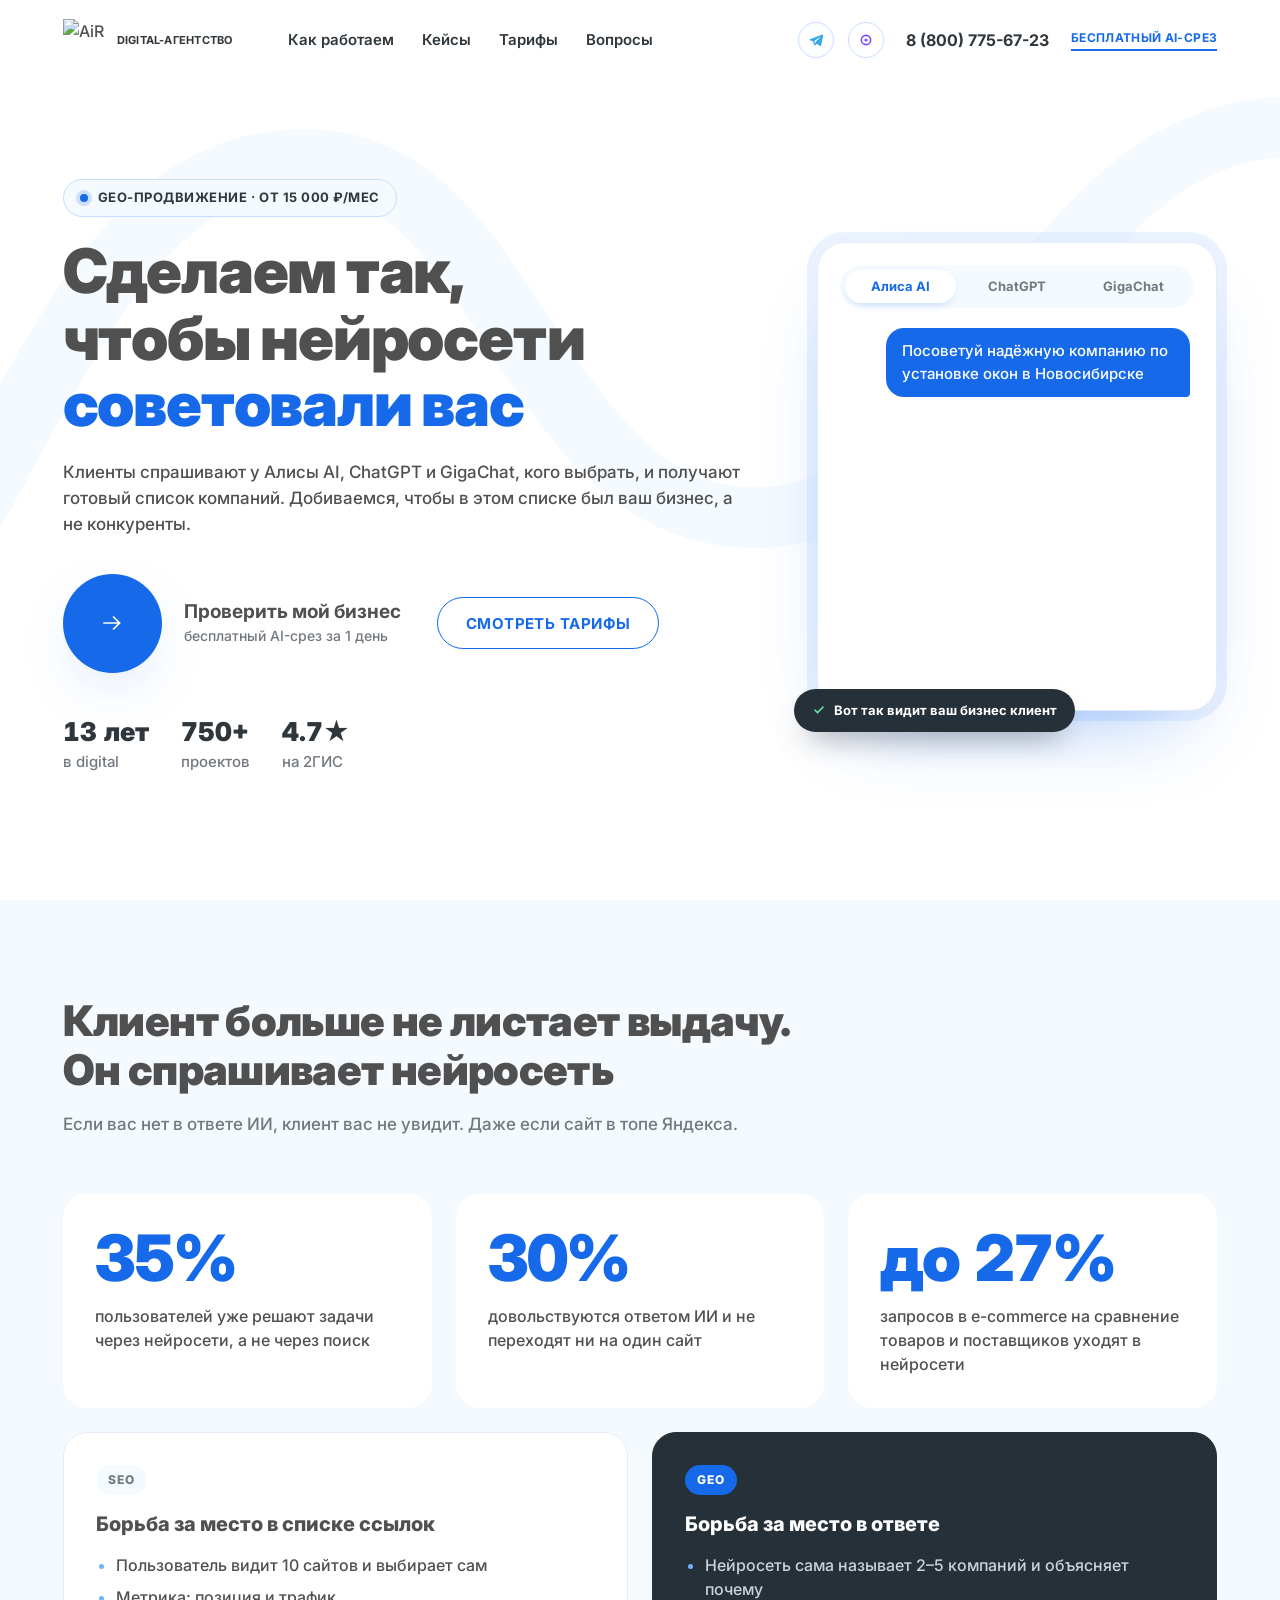
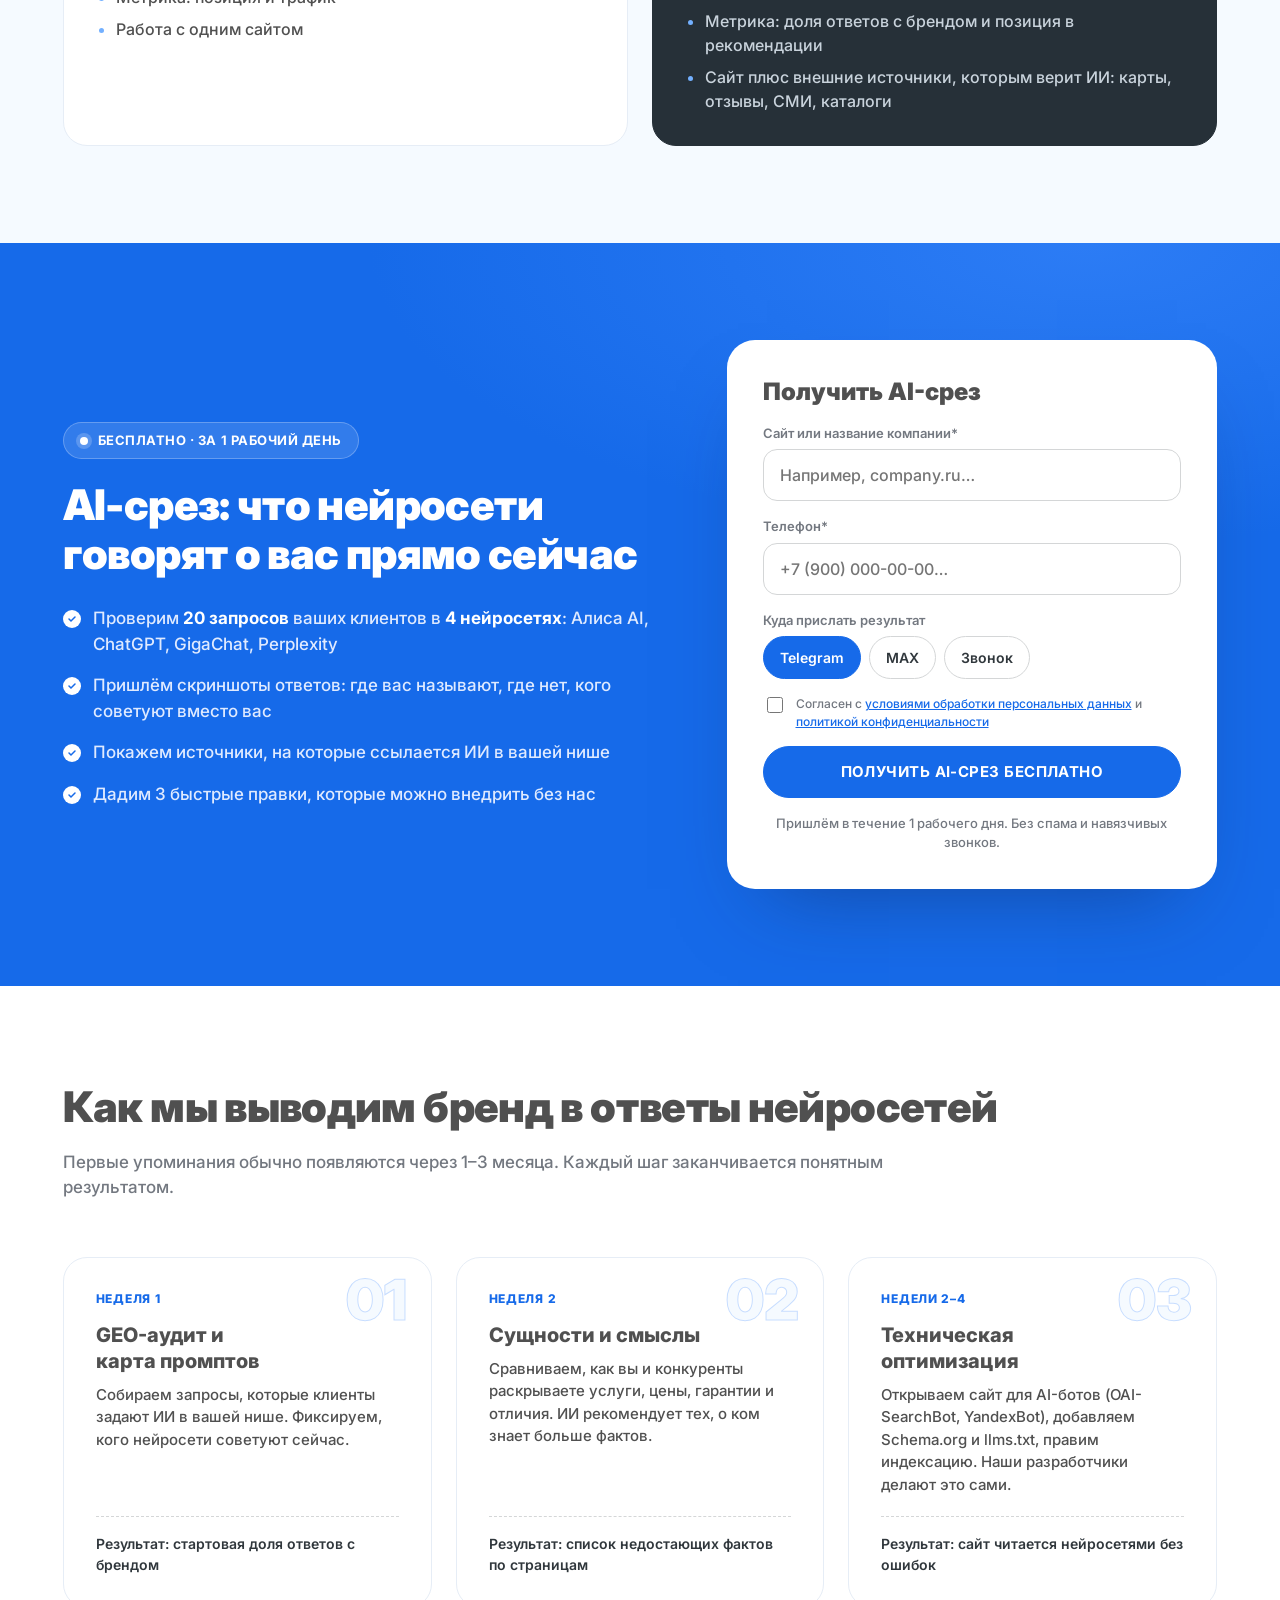
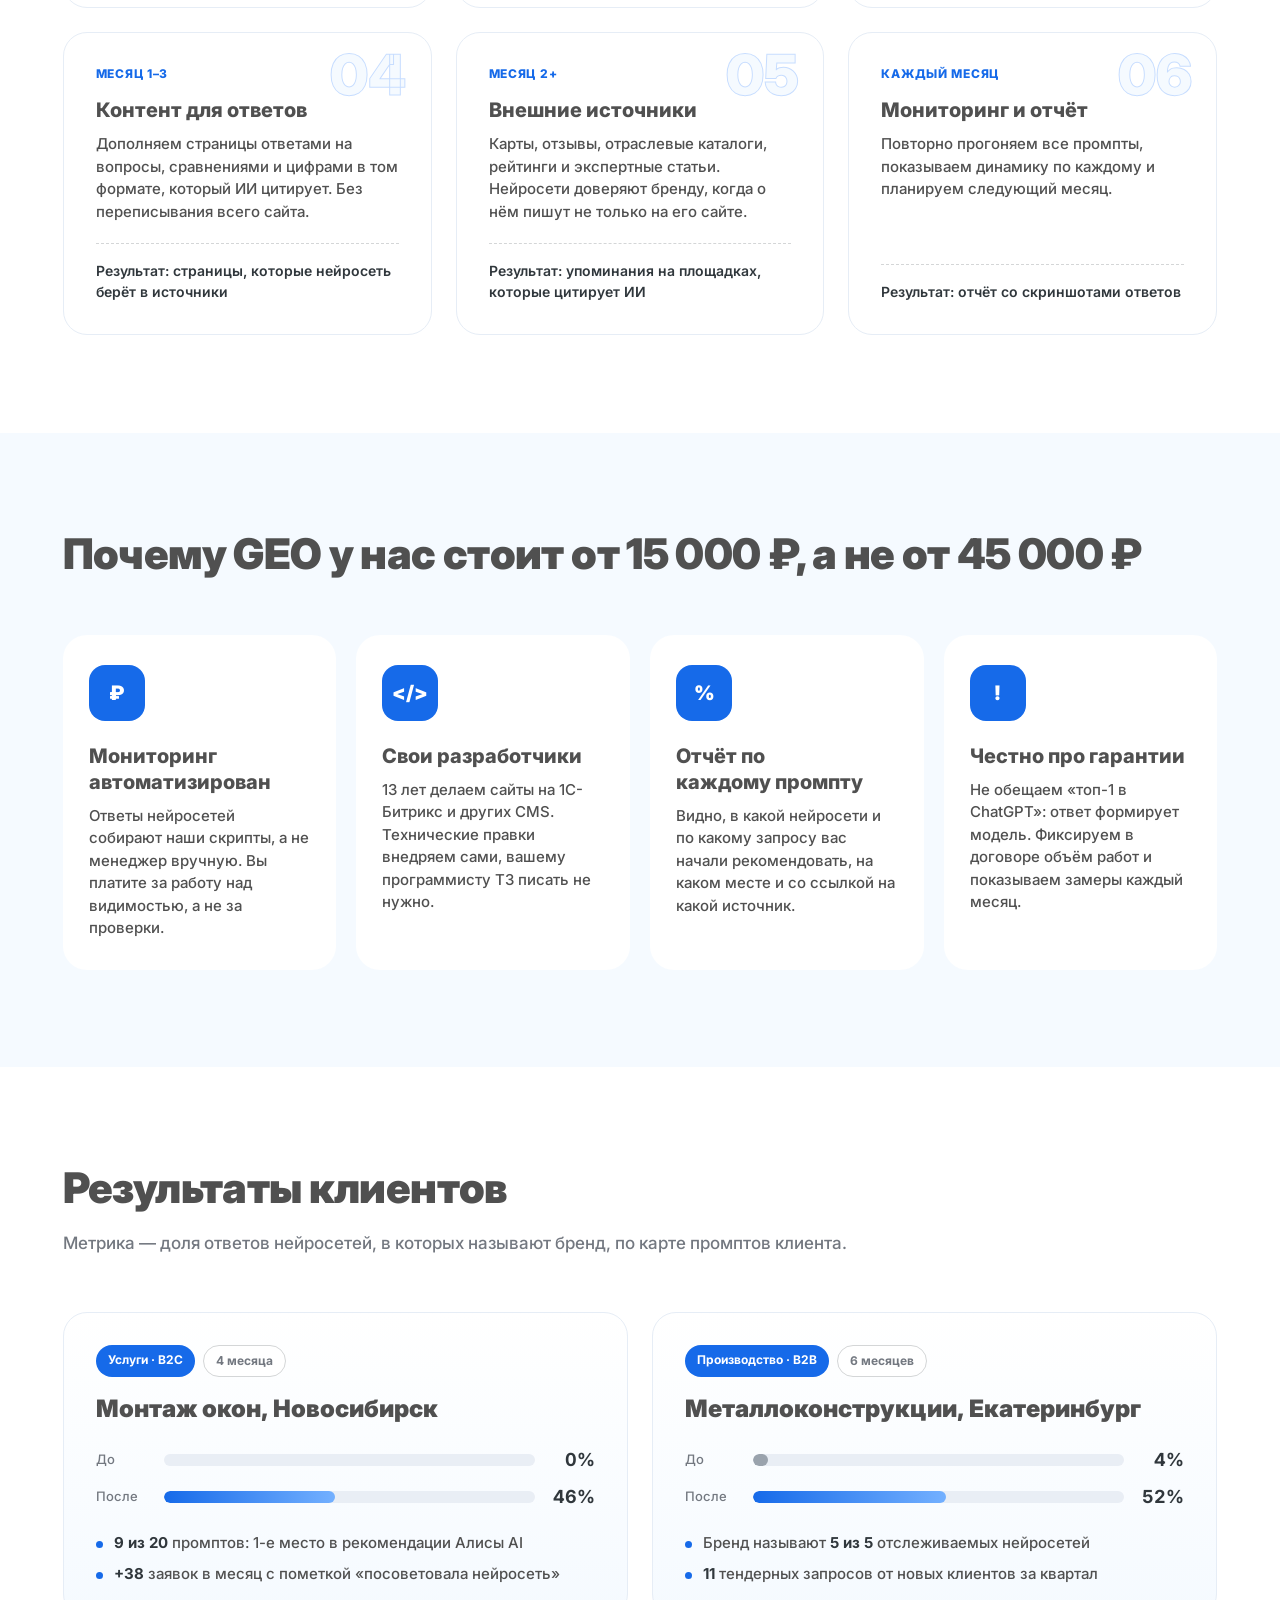
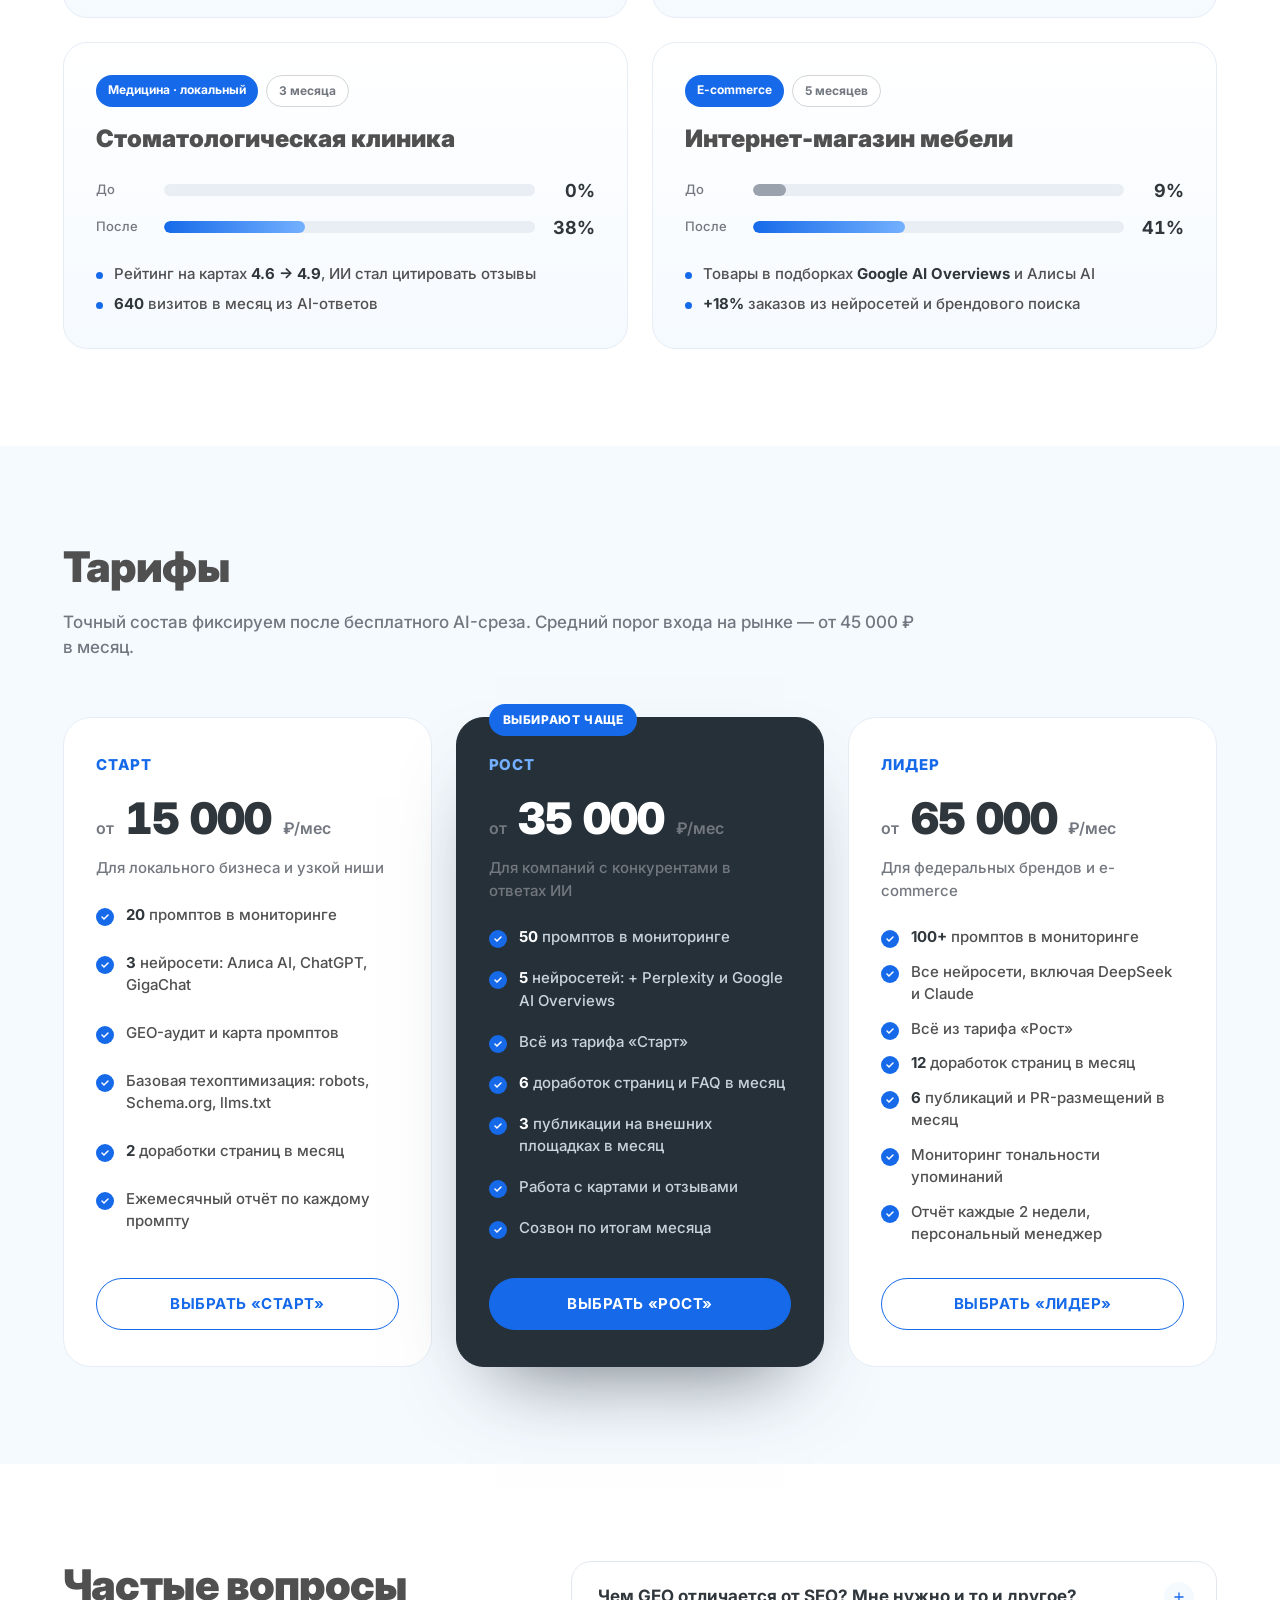
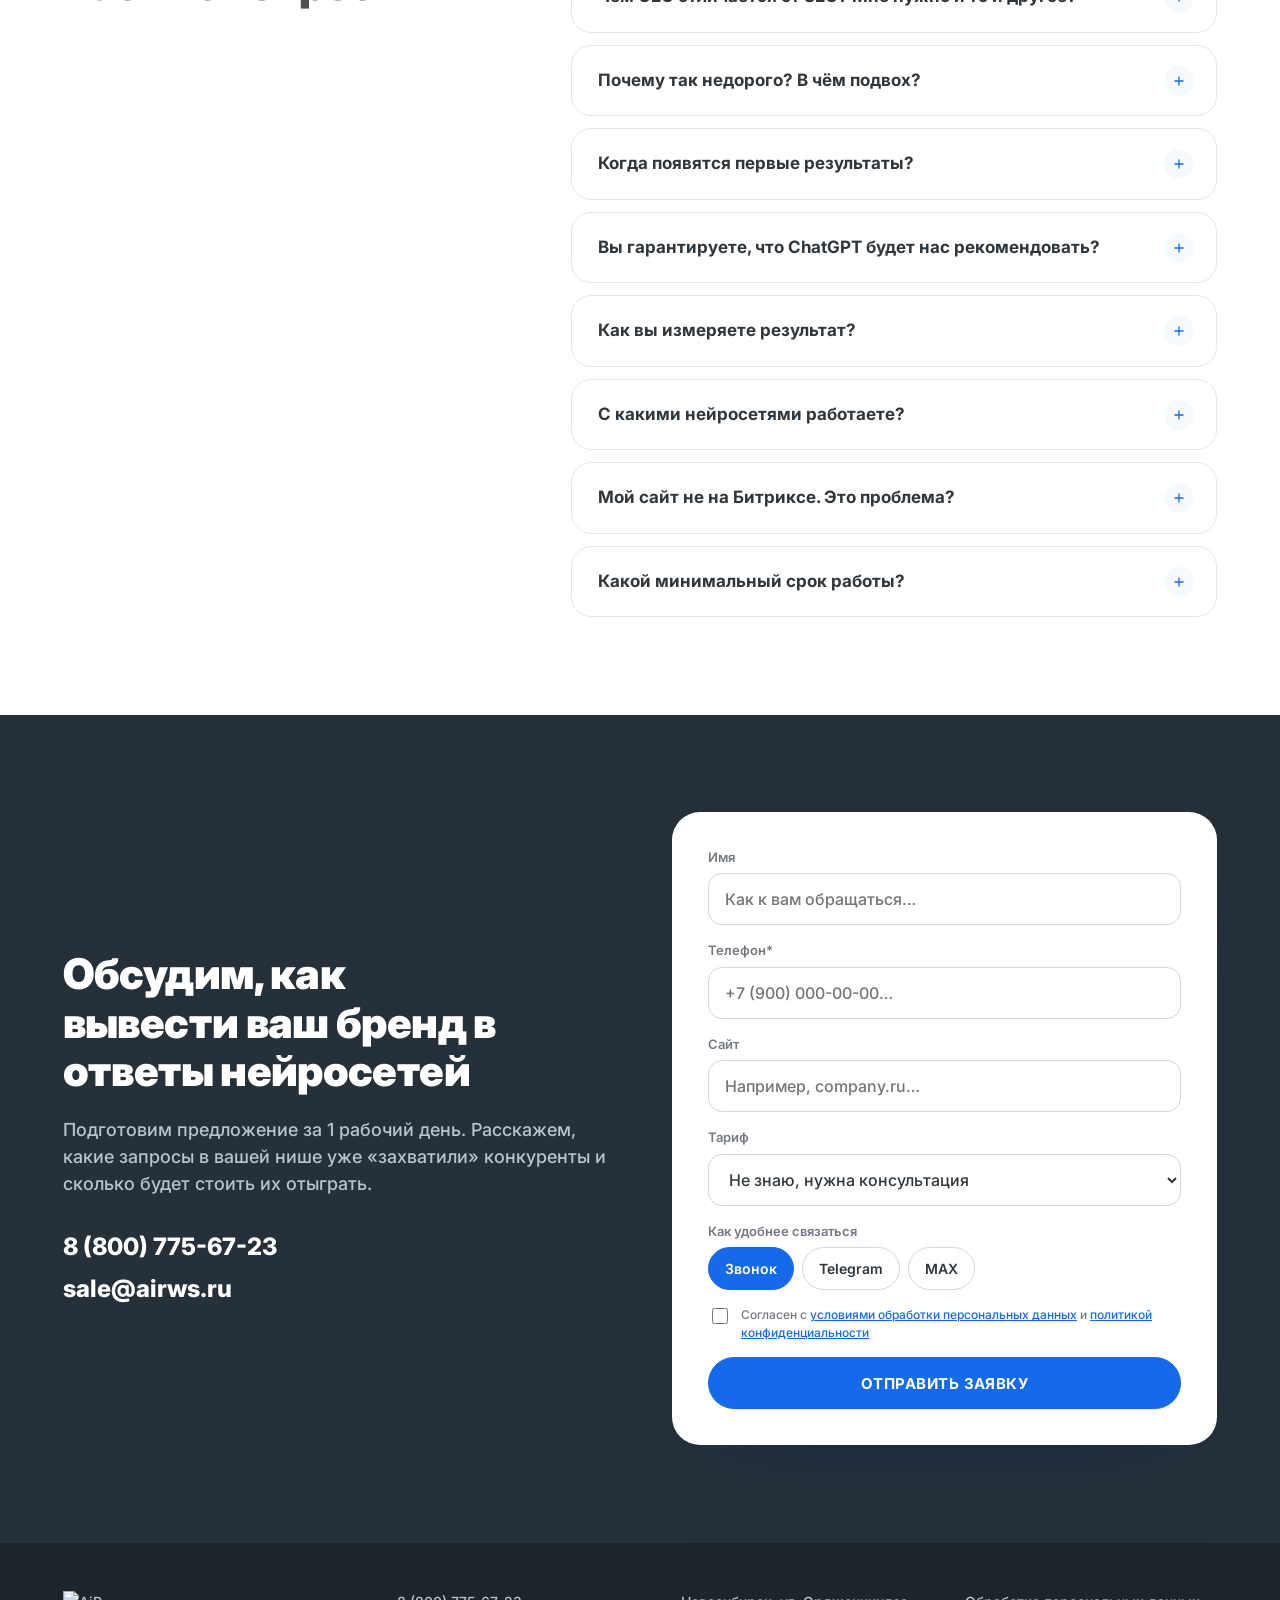
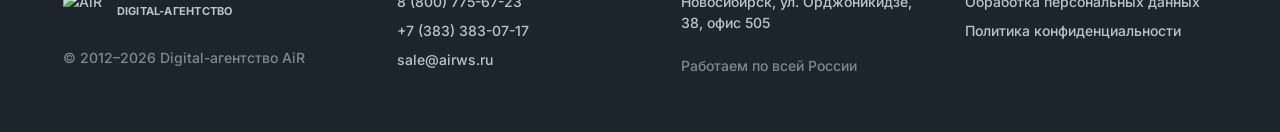
==== index.html @ 0ccbd3dd "GEO вариант B для A/B-теста (/geo-b/): своя палитра и структура, форма на первом экране, квиз, приме" ====
<!doctype html>
<html lang="ru">
<head>
  <meta charset="utf-8">
  <meta name="viewport" content="width=device-width, initial-scale=1">
  <title>GEO-продвижение в нейросетях от 15 000 ₽ — AiR</title>
  <meta name="description" content="Добиваемся, чтобы Алиса AI, ChatGPT, GigaChat и Perplexity рекомендовали ваш бизнес. Бесплатный AI-срез за 1 день. Тарифы от 15 000 ₽ в месяц.">
  <meta property="og:title" content="GEO-продвижение: нейросети рекомендуют ваш бизнес — AiR">
  <meta property="og:description" content="Бесплатный AI-срез за 1 день. Тарифы от 15 000 ₽/мес. Свои разработчики, отчёт по каждому промпту.">
  <meta property="og:type" content="website">
  <meta name="theme-color" content="#ffffff">
  <link rel="icon" href="https://www.airws.ru/favicon.ico">
  <link rel="preconnect" href="https://fonts.googleapis.com">
  <link rel="preconnect" href="https://fonts.gstatic.com" crossorigin>
  <link href="https://fonts.googleapis.com/css2?family=Inter:wght@400;500;600;700;800;900&display=swap" rel="stylesheet">
  <link rel="stylesheet" href="assets/css/style.css?v=6">

  <!-- Яндекс.Метрика. ID счётчика задаётся в assets/js/main.js (YM_ID) — здесь он же. -->
  <script>
    // На GitHub Pages и локально счётчик не подключаем, чтобы демо-визиты и тестовые заявки не попадали в статистику
    if (!/(\.github\.io|^localhost|^127\.0\.0\.1)$/.test(location.hostname))
    (function(m,e,t,r,i,k,a){m[i]=m[i]||function(){(m[i].a=m[i].a||[]).push(arguments)};
    m[i].l=1*new Date();for(var j=0;j<document.scripts.length;j++){if(document.scripts[j].src===r){return;}}
    k=e.createElement(t),a=e.getElementsByTagName(t)[0],k.async=1,k.src=r,a.parentNode.insertBefore(k,a)})
    (window,document,"script","https://mc.yandex.ru/metrika/tag.js","ym");
    if (window.ym) ym(16999798, "init", {clickmap:true, trackLinks:true, accurateTrackBounce:true, webvisor:true});
  </script>
  <noscript><div><img src="https://mc.yandex.ru/watch/16999798" style="position:absolute;left:-9999px" alt=""></div></noscript>
</head>
<body data-landing="geo">
<a class="skip-link" href="#main">Перейти к содержанию</a>

<!-- ============ HEADER ============ -->
<header class="header" id="top">
  <div class="container header__inner">
    <a href="https://www.airws.ru/" class="logo" target="_blank" rel="noopener" data-goal="logo_click">
      <img src="https://www.airws.ru/local/templates/main/assets/img/logo.svg" alt="AiR" width="42" height="42">
      <span>Digital-агентство</span>
    </a>
    <nav class="nav" aria-label="Разделы">
      <a href="#how">Как работаем</a>
      <a href="#cases">Кейсы</a>
      <a href="#prices">Тарифы</a>
      <a href="#faq">Вопросы</a>
    </nav>
    <div class="header__contacts">
      <a class="icon-btn icon-btn--tg" href="https://t.me/+79134871183" target="_blank" rel="noopener" aria-label="Telegram" data-goal="tg_click">
        <svg viewBox="0 0 24 24" width="16" height="16" aria-hidden="true"><path fill="currentColor" d="M21.4 3.6 2.9 10.7c-1.3.5-1.2 1.2-.2 1.5l4.7 1.5 1.8 5.6c.2.6.4.8.9.8.4 0 .6-.2.9-.4l2.3-2.2 4.7 3.5c.9.5 1.5.2 1.7-.8l3.1-14.5c.3-1.3-.5-1.9-1.4-1.6ZM9.3 13.4l8.6-5.4c.4-.3.8-.1.5.2l-7.1 6.4-.3 3.3-1.7-4.5Z"/></svg>
      </a>
      <a class="icon-btn icon-btn--max" href="https://max.ru/u/f9LHodD0cOIbLS2_rYuhL_glTIJHxKYmk4w_7sYM2gFNZMmuQTEC73dOmls" target="_blank" rel="noopener" aria-label="MAX" data-goal="max_click">
        <svg viewBox="0 0 24 24" width="16" height="16" aria-hidden="true"><circle cx="12" cy="12" r="7" fill="none" stroke="currentColor" stroke-width="2.4"/><circle cx="12" cy="12" r="2.4" fill="currentColor"/></svg>
      </a>
      <a class="phone" href="tel:88007756723" data-goal="phone_click">8 (800) 775-67-23</a>
      <a class="link-cta" href="#audit" data-goal="cta_header">Бесплатный AI-срез</a>
    </div>
  </div>
</header>

<main id="main">

<!-- ============ HERO ============ -->
<section class="hero">
  <svg class="hero__wave" viewBox="0 0 1200 700" aria-hidden="true" preserveAspectRatio="none"><path d="M-40 640C120 420 160 120 330 110s180 330 360 330 220-360 420-360 160 200 160 200" fill="none" stroke="currentColor" stroke-width="56" stroke-linecap="round"/></svg>
  <div class="container hero__grid">
    <div class="hero__text">
      <div class="eyebrow"><span class="dot"></span>GEO-продвижение · от 15 000 ₽/мес</div>
      <h1>Сделаем так, чтобы нейросети <span class="hl">советовали&nbsp;вас</span></h1>
      <p class="hero__lead">Клиенты спрашивают у Алисы AI, ChatGPT и GigaChat, кого выбрать, и получают готовый список компаний. Добиваемся, чтобы в этом списке был ваш бизнес, а не конкуренты.</p>
      <div class="hero__actions">
        <a href="#audit" class="round-cta" data-goal="cta_hero">
          <span class="round-cta__circle"><svg viewBox="0 0 24 24" width="26" height="26" aria-hidden="true"><path d="M4 12h15m-6-6 6 6-6 6" fill="none" stroke="currentColor" stroke-width="1.6"/></svg></span>
          <span class="round-cta__label">Проверить мой бизнес<br><small>бесплатный AI-срез за 1 день</small></span>
        </a>
        <a href="#prices" class="btn btn--outline" data-goal="cta_hero_prices">Смотреть тарифы</a>
      </div>
      <ul class="hero__trust">
        <li><b>13 лет</b> в digital</li>
        <li><b>750+</b> проектов</li>
        <li><b>4.7★</b> на 2ГИС</li>
      </ul>
    </div>

    <!-- Демо ответа нейросети -->
    <div class="ai-demo" aria-label="Пример ответа нейросети">
      <div class="ai-demo__tabs" role="group" aria-label="Выбор нейросети">
        <button type="button" class="is-active" aria-pressed="true" data-ai="alice">Алиса AI</button>
        <button type="button" aria-pressed="false" data-ai="gpt">ChatGPT</button>
        <button type="button" aria-pressed="false" data-ai="giga">GigaChat</button>
      </div>
      <div class="ai-demo__body" aria-live="polite">
        <div class="ai-msg ai-msg--user"><span class="ai-prompt"></span><span class="caret"></span></div>
        <div class="ai-msg ai-msg--bot" hidden>
          <p class="ai-intro"></p>
          <ol class="ai-list"></ol>
          <div class="ai-sources"></div>
        </div>
      </div>
      <div class="ai-demo__badge"><svg viewBox="0 0 24 24" width="14" height="14" aria-hidden="true"><path d="m5 12 4.5 4.5L19 7" fill="none" stroke="currentColor" stroke-width="2.6" stroke-linecap="round"/></svg>Вот так видит ваш бизнес клиент</div>
    </div>
  </div>
</section>

<!-- ============ PROBLEM ============ -->
<section class="section problem">
  <div class="container">
    <h2 class="reveal">Клиент больше не листает выдачу.<br>Он спрашивает нейросеть</h2>
    <p class="section__sub reveal">Если вас нет в ответе ИИ, клиент вас не увидит. Даже если сайт в топе Яндекса.</p>
    <div class="stats">
      <div class="stat reveal"><div class="stat__num"><span data-count="35">0</span>%</div><p>пользователей уже решают задачи через нейросети, а не через поиск</p></div>
      <div class="stat reveal"><div class="stat__num"><span data-count="30">0</span>%</div><p>довольствуются ответом ИИ и не переходят ни на один сайт</p></div>
      <div class="stat reveal"><div class="stat__num">до <span data-count="27">0</span>%</div><p>запросов в e-commerce на сравнение товаров и поставщиков уходят в нейросети</p></div>
    </div>

    <div class="compare reveal">
      <div class="compare__col">
        <div class="compare__tag">SEO</div>
        <h3>Борьба за место в списке ссылок</h3>
        <ul>
          <li>Пользователь видит 10 сайтов и выбирает сам</li>
          <li>Метрика: позиция и трафик</li>
          <li>Работа с одним сайтом</li>
        </ul>
      </div>
      <div class="compare__col compare__col--geo">
        <div class="compare__tag">GEO</div>
        <h3>Борьба за место в ответе</h3>
        <ul>
          <li>Нейросеть сама называет 2–5 компаний и объясняет почему</li>
          <li>Метрика: доля ответов с брендом и позиция в рекомендации</li>
          <li>Сайт плюс внешние источники, которым верит ИИ: карты, отзывы, СМИ, каталоги</li>
        </ul>
      </div>
    </div>
  </div>
</section>

<!-- ============ LEAD MAGNET ============ -->
<section class="section audit" id="audit">
  <div class="container audit__grid">
    <div class="audit__text reveal">
      <div class="eyebrow eyebrow--light"><span class="dot"></span>Бесплатно · за 1 рабочий день</div>
      <h2>AI-срез: что нейросети говорят о вас прямо сейчас</h2>
      <ul class="checks checks--light">
        <li>Проверим <b>20 запросов</b> ваших клиентов в <b>4 нейросетях</b>: Алиса AI, ChatGPT, GigaChat, Perplexity</li>
        <li>Пришлём скриншоты ответов: где вас называют, где нет, кого советуют вместо вас</li>
        <li>Покажем источники, на которые ссылается ИИ в вашей нише</li>
        <li>Дадим 3 быстрые правки, которые можно внедрить без нас</li>
      </ul>
    </div>
    <form class="form form--card reveal" data-form="audit" novalidate>
      <h3>Получить AI-срез</h3>
      <label class="field"><span>Сайт или название компании*</span><input name="site" type="text" placeholder="Например, company.ru…" required autocomplete="url" inputmode="url" spellcheck="false"><small class="field__error" aria-live="polite"></small></label>
      <label class="field"><span>Телефон*</span><input name="phone" type="tel" placeholder="+7 (900) 000-00-00…" required autocomplete="tel" inputmode="tel"><small class="field__error" aria-live="polite"></small></label>
      <fieldset class="field field--radios">
        <legend>Куда прислать результат</legend>
        <label><input type="radio" name="contact_via" value="Telegram" checked><span>Telegram</span></label>
        <label><input type="radio" name="contact_via" value="MAX"><span>MAX</span></label>
        <label><input type="radio" name="contact_via" value="Звонок"><span>Звонок</span></label>
      </fieldset>
      <input type="text" name="company_fax" class="hp" tabindex="-1" autocomplete="off" aria-hidden="true">
      <label class="consent"><input type="checkbox" name="consent" required><span>Согласен с <a href="https://www.airws.ru/soglasie/" target="_blank" rel="noopener">условиями обработки персональных данных</a> и <a href="https://www.airws.ru/politika/" target="_blank" rel="noopener">политикой конфиденциальности</a></span></label>
      <small class="field__error field__error--consent" aria-live="polite"></small>
      <button class="btn btn--primary btn--block" type="submit">Получить AI-срез бесплатно</button>
      <p class="form__note">Пришлём в течение 1 рабочего дня. Без спама и навязчивых звонков.</p>
      <div class="form__success" hidden><b>Заявка принята!</b><br>Начинаем проверку, результат пришлём в течение рабочего дня.</div>
    </form>
  </div>
</section>

<!-- ============ HOW ============ -->
<section class="section how" id="how">
  <div class="container">
    <h2 class="reveal">Как мы выводим бренд в ответы нейросетей</h2>
    <p class="section__sub reveal">Первые упоминания обычно появляются через 1–3 месяца. Каждый шаг заканчивается понятным результатом.</p>
    <ol class="steps">
      <li class="step reveal"><div class="step__when">Неделя 1</div><h3>GEO-аудит и карта промптов</h3><p>Собираем запросы, которые клиенты задают ИИ в вашей нише. Фиксируем, кого нейросети советуют сейчас.</p><div class="step__res">Результат: стартовая доля ответов с брендом</div></li>
      <li class="step reveal"><div class="step__when">Неделя 2</div><h3>Сущности и смыслы</h3><p>Сравниваем, как вы и конкуренты раскрываете услуги, цены, гарантии и отличия. ИИ рекомендует тех, о ком знает больше фактов.</p><div class="step__res">Результат: список недостающих фактов по страницам</div></li>
      <li class="step reveal"><div class="step__when">Недели 2–4</div><h3>Техническая оптимизация</h3><p>Открываем сайт для AI-ботов (OAI-SearchBot, YandexBot), добавляем Schema.org и llms.txt, правим индексацию. Наши разработчики делают это сами.</p><div class="step__res">Результат: сайт читается нейросетями без ошибок</div></li>
      <li class="step reveal"><div class="step__when">Месяц 1–3</div><h3>Контент для ответов</h3><p>Дополняем страницы ответами на вопросы, сравнениями и цифрами в том формате, который ИИ цитирует. Без переписывания всего сайта.</p><div class="step__res">Результат: страницы, которые нейросеть берёт в источники</div></li>
      <li class="step reveal"><div class="step__when">Месяц 2+</div><h3>Внешние источники</h3><p>Карты, отзывы, отраслевые каталоги, рейтинги и экспертные статьи. Нейросети доверяют бренду, когда о нём пишут не только на его сайте.</p><div class="step__res">Результат: упоминания на площадках, которые цитирует ИИ</div></li>
      <li class="step reveal"><div class="step__when">Каждый месяц</div><h3>Мониторинг и отчёт</h3><p>Повторно прогоняем все промпты, показываем динамику по каждому и планируем следующий месяц.</p><div class="step__res">Результат: отчёт со скриншотами ответов</div></li>
    </ol>
  </div>
</section>

<!-- ============ WHY ============ -->
<section class="section why">
  <div class="container">
    <h2 class="reveal">Почему GEO у&nbsp;нас стоит от&nbsp;15&nbsp;000&nbsp;₽, а&nbsp;не&nbsp;от&nbsp;45&nbsp;000&nbsp;₽</h2>
    <div class="why__grid">
      <div class="why-card reveal">
        <div class="why-card__icon">₽</div>
        <h3>Мониторинг автоматизирован</h3>
        <p>Ответы нейросетей собирают наши скрипты, а не менеджер вручную. Вы платите за работу над видимостью, а не за проверки.</p>
      </div>
      <div class="why-card reveal">
        <div class="why-card__icon">&lt;/&gt;</div>
        <h3>Свои разработчики</h3>
        <p>13 лет делаем сайты на 1С-Битрикс и других CMS. Технические правки внедряем сами, вашему программисту ТЗ писать не нужно.</p>
      </div>
      <div class="why-card reveal">
        <div class="why-card__icon">%</div>
        <h3>Отчёт по каждому промпту</h3>
        <p>Видно, в какой нейросети и по какому запросу вас начали рекомендовать, на каком месте и со ссылкой на какой источник.</p>
      </div>
      <div class="why-card reveal">
        <div class="why-card__icon">!</div>
        <h3>Честно про гарантии</h3>
        <p>Не обещаем «топ-1 в ChatGPT»: ответ формирует модель. Фиксируем в договоре объём работ и показываем замеры каждый месяц.</p>
      </div>
    </div>
  </div>
</section>

<!-- ============ CASES ============ -->
<!-- Кейсы демонстрационные (по брифу). Перед запуском заменить на реальные или согласовать формулировки. -->
<section class="section cases" id="cases">
  <div class="container">
    <h2 class="reveal">Результаты клиентов</h2>
    <p class="section__sub reveal">Метрика — доля ответов нейросетей, в которых называют бренд, по карте промптов клиента.</p>
    <div class="cases__grid">
      <article class="case reveal">
        <div class="case__meta"><span class="chip">Услуги · B2C</span><span class="chip chip--ghost">4 месяца</span></div>
        <h3>Монтаж окон, Новосибирск</h3>
        <div class="bars">
          <div class="bar"><span class="bar__label">До</span><span class="bar__track"><span class="bar__fill bar__fill--before" style="--w:0%"></span></span><b>0%</b></div>
          <div class="bar"><span class="bar__label">После</span><span class="bar__track"><span class="bar__fill" style="--w:46%"></span></span><b>46%</b></div>
        </div>
        <ul class="case__kpi">
          <li><b>9 из 20</b> промптов: 1-е место в рекомендации Алисы AI</li>
          <li><b>+38</b> заявок в месяц с пометкой «посоветовала нейросеть»</li>
        </ul>
      </article>
      <article class="case reveal">
        <div class="case__meta"><span class="chip">Производство · B2B</span><span class="chip chip--ghost">6 месяцев</span></div>
        <h3>Металлоконструкции, Екатеринбург</h3>
        <div class="bars">
          <div class="bar"><span class="bar__label">До</span><span class="bar__track"><span class="bar__fill bar__fill--before" style="--w:4%"></span></span><b>4%</b></div>
          <div class="bar"><span class="bar__label">После</span><span class="bar__track"><span class="bar__fill" style="--w:52%"></span></span><b>52%</b></div>
        </div>
        <ul class="case__kpi">
          <li>Бренд называют <b>5 из 5</b> отслеживаемых нейросетей</li>
          <li><b>11</b> тендерных запросов от новых клиентов за квартал</li>
        </ul>
      </article>
      <article class="case reveal">
        <div class="case__meta"><span class="chip">Медицина · локальный</span><span class="chip chip--ghost">3 месяца</span></div>
        <h3>Стоматологическая клиника</h3>
        <div class="bars">
          <div class="bar"><span class="bar__label">До</span><span class="bar__track"><span class="bar__fill bar__fill--before" style="--w:0%"></span></span><b>0%</b></div>
          <div class="bar"><span class="bar__label">После</span><span class="bar__track"><span class="bar__fill" style="--w:38%"></span></span><b>38%</b></div>
        </div>
        <ul class="case__kpi">
          <li>Рейтинг на картах <b>4.6 → 4.9</b>, ИИ стал цитировать отзывы</li>
          <li><b>640</b> визитов в месяц из AI-ответов</li>
        </ul>
      </article>
      <article class="case reveal">
        <div class="case__meta"><span class="chip">E-commerce</span><span class="chip chip--ghost">5 месяцев</span></div>
        <h3>Интернет-магазин мебели</h3>
        <div class="bars">
          <div class="bar"><span class="bar__label">До</span><span class="bar__track"><span class="bar__fill bar__fill--before" style="--w:9%"></span></span><b>9%</b></div>
          <div class="bar"><span class="bar__label">После</span><span class="bar__track"><span class="bar__fill" style="--w:41%"></span></span><b>41%</b></div>
        </div>
        <ul class="case__kpi">
          <li>Товары в подборках <b>Google AI Overviews</b> и Алисы AI</li>
          <li><b>+18%</b> заказов из нейросетей и брендового поиска</li>
        </ul>
      </article>
    </div>
  </div>
</section>

<!-- ============ PRICES ============ -->
<!-- Тарифы «Рост» и «Лидер» и их состав — черновик, согласовать с отделом продаж. -->
<section class="section prices" id="prices">
  <div class="container">
    <h2 class="reveal">Тарифы</h2>
    <p class="section__sub reveal">Точный состав фиксируем после бесплатного AI-среза. Средний порог входа на рынке — от 45 000 ₽ в месяц.</p>
    <div class="prices__grid">
      <div class="plan reveal">
        <div class="plan__name">Старт</div>
        <div class="plan__price"><small>от</small> 15 000 <small>₽/мес</small></div>
        <p class="plan__for">Для локального бизнеса и узкой ниши</p>
        <ul class="checks">
          <li><b>20</b> промптов в мониторинге</li>
          <li><b>3</b> нейросети: Алиса AI, ChatGPT, GigaChat</li>
          <li>GEO-аудит и карта промптов</li>
          <li>Базовая техоптимизация: robots, Schema.org, llms.txt</li>
          <li><b>2</b> доработки страниц в месяц</li>
          <li>Ежемесячный отчёт по каждому промпту</li>
        </ul>
        <a href="#lead" class="btn btn--outline btn--block" data-goal="tariff_start" data-plan="Старт">Выбрать «Старт»</a>
      </div>
      <div class="plan plan--featured reveal">
        <div class="plan__badge">Выбирают чаще</div>
        <div class="plan__name">Рост</div>
        <div class="plan__price"><small>от</small> 35 000 <small>₽/мес</small></div>
        <p class="plan__for">Для компаний с конкурентами в ответах ИИ</p>
        <ul class="checks">
          <li><b>50</b> промптов в мониторинге</li>
          <li><b>5</b> нейросетей: + Perplexity и Google AI Overviews</li>
          <li>Всё из тарифа «Старт»</li>
          <li><b>6</b> доработок страниц и FAQ в месяц</li>
          <li><b>3</b> публикации на внешних площадках в месяц</li>
          <li>Работа с картами и отзывами</li>
          <li>Созвон по итогам месяца</li>
        </ul>
        <a href="#lead" class="btn btn--primary btn--block" data-goal="tariff_growth" data-plan="Рост">Выбрать «Рост»</a>
      </div>
      <div class="plan reveal">
        <div class="plan__name">Лидер</div>
        <div class="plan__price"><small>от</small> 65 000 <small>₽/мес</small></div>
        <p class="plan__for">Для федеральных брендов и e-commerce</p>
        <ul class="checks">
          <li><b>100+</b> промптов в мониторинге</li>
          <li>Все нейросети, включая DeepSeek и Claude</li>
          <li>Всё из тарифа «Рост»</li>
          <li><b>12</b> доработок страниц в месяц</li>
          <li><b>6</b> публикаций и PR-размещений в месяц</li>
          <li>Мониторинг тональности упоминаний</li>
          <li>Отчёт каждые 2 недели, персональный менеджер</li>
        </ul>
        <a href="#lead" class="btn btn--outline btn--block" data-goal="tariff_leader" data-plan="Лидер">Выбрать «Лидер»</a>
      </div>
    </div>
  </div>
</section>

<!-- ============ FAQ ============ -->
<section class="section faq" id="faq">
  <div class="container faq__grid">
    <h2 class="reveal">Частые вопросы</h2>
    <div class="faq__list">
      <details class="reveal"><summary>Чем GEO отличается от SEO? Мне нужно и то и другое?</summary><p>SEO поднимает сайт в списке ссылок, GEO добивается, чтобы нейросеть назвала ваш бренд в ответе. Они дополняют друг друга: ИИ часто берёт источники из топа поиска. Если SEO у вас уже есть, GEO усиливает его. Если нет, начнём с технической базы, которая нужна обоим.</p></details>
      <details class="reveal"><summary>Почему так недорого? В чём подвох?</summary><p>Подвоха нет. Мониторинг ответов нейросетей у нас автоматизирован, а технические правки делают свои разработчики без субподряда. В тариф «Старт» входит понятный объём: 20 промптов, 3 нейросети, 2 доработки в месяц. Для больших ниш есть тарифы с большим объёмом.</p></details>
      <details class="reveal"><summary>Когда появятся первые результаты?</summary><p>Технические правки и новый контент нейросети подхватывают за 1–3 месяца. Первые упоминания обычно появляются в Алисе AI и Perplexity: они быстрее обновляют источники. Устойчивый результат по всей карте промптов — 4–6 месяцев.</p></details>
      <details class="reveal"><summary>Вы гарантируете, что ChatGPT будет нас рекомендовать?</summary><p>Нет, и никто честно не может: ответ формирует модель. Мы гарантируем объём работ по договору и прозрачный замер: каждый месяц вы видите, по каким промптам и в каких нейросетях вас начали называть.</p></details>
      <details class="reveal"><summary>Как вы измеряете результат?</summary><p>Главная метрика — доля ответов с брендом по вашей карте промптов. Дополнительно смотрим позицию в рекомендации, тональность, источники, которые цитирует ИИ, переходы из нейросетей в Метрике и заявки с пометкой «посоветовала нейросеть».</p></details>
      <details class="reveal"><summary>С какими нейросетями работаете?</summary><p>Алиса AI и Поиск с Алисой, ChatGPT, GigaChat, Perplexity, Google AI Overviews, а также DeepSeek и Claude. Набор зависит от тарифа и от того, где ищут ваши клиенты.</p></details>
      <details class="reveal"><summary>Мой сайт не на Битриксе. Это проблема?</summary><p>Нет. Работаем с WordPress, Tilda, OpenCart, самописными CMS и маркетплейсами. Если доступа к коду нет, передадим вашему разработчику готовые правки.</p></details>
      <details class="reveal"><summary>Какой минимальный срок работы?</summary><p>Рекомендуем начинать минимум с 3 месяцев: за меньший срок нейросети не успевают переобучиться на новых источниках. Договор помесячный, отчёт каждый месяц.</p></details>
    </div>
  </div>
</section>

<!-- ============ FINAL FORM ============ -->
<section class="section lead" id="lead">
  <div class="container lead__grid">
    <div class="lead__text reveal">
      <h2>Обсудим, как вывести ваш бренд в ответы нейросетей</h2>
      <p>Подготовим предложение за 1 рабочий день. Расскажем, какие запросы в вашей нише уже «захватили» конкуренты и сколько будет стоить их отыграть.</p>
      <div class="lead__contacts">
        <a href="tel:88007756723" data-goal="phone_click">8 (800) 775-67-23</a>
        <a href="mailto:sale@airws.ru" data-goal="email_click">sale@airws.ru</a>
      </div>
    </div>
    <form class="form form--card reveal" data-form="lead" novalidate>
      <label class="field"><span>Имя</span><input name="name" type="text" placeholder="Как к вам обращаться…" autocomplete="name"></label>
      <label class="field"><span>Телефон*</span><input name="phone" type="tel" placeholder="+7 (900) 000-00-00…" required autocomplete="tel" inputmode="tel"><small class="field__error" aria-live="polite"></small></label>
      <label class="field"><span>Сайт</span><input name="site" type="text" placeholder="Например, company.ru…" autocomplete="url" inputmode="url" spellcheck="false"></label>
      <label class="field"><span>Тариф</span>
        <select name="plan">
          <option value="Не знаю, нужна консультация">Не знаю, нужна консультация</option>
          <option value="Старт">Старт — от 15 000 ₽</option>
          <option value="Рост">Рост — от 35 000 ₽</option>
          <option value="Лидер">Лидер — от 65 000 ₽</option>
        </select>
      </label>
      <fieldset class="field field--radios">
        <legend>Как удобнее связаться</legend>
        <label><input type="radio" name="contact_via" value="Звонок" checked><span>Звонок</span></label>
        <label><input type="radio" name="contact_via" value="Telegram"><span>Telegram</span></label>
        <label><input type="radio" name="contact_via" value="MAX"><span>MAX</span></label>
      </fieldset>
      <input type="text" name="company_fax" class="hp" tabindex="-1" autocomplete="off" aria-hidden="true">
      <label class="consent"><input type="checkbox" name="consent" required><span>Согласен с <a href="https://www.airws.ru/soglasie/" target="_blank" rel="noopener">условиями обработки персональных данных</a> и <a href="https://www.airws.ru/politika/" target="_blank" rel="noopener">политикой конфиденциальности</a></span></label>
      <small class="field__error field__error--consent" aria-live="polite"></small>
      <button class="btn btn--primary btn--block" type="submit">Отправить заявку</button>
      <div class="form__success" hidden><b>Спасибо!</b><br>Менеджер свяжется с вами в течение рабочего дня.</div>
    </form>
  </div>
</section>

</main>

<!-- ============ FOOTER ============ -->
<footer class="footer">
  <div class="container footer__inner">
    <div>
      <a href="https://www.airws.ru/" class="logo logo--light" target="_blank" rel="noopener"><img src="https://www.airws.ru/local/templates/main/assets/img/logo.svg" alt="AiR" width="42" height="42"><span>Digital-агентство</span></a>
      <p class="footer__muted">© 2012–2026 Digital-агентство AiR</p>
    </div>
    <div class="footer__col">
      <a href="tel:88007756723" data-goal="phone_click">8 (800) 775-67-23</a>
      <a href="tel:+73833830717" data-goal="phone_click">+7 (383) 383-07-17</a>
      <a href="mailto:sale@airws.ru" data-goal="email_click">sale@airws.ru</a>
    </div>
    <div class="footer__col">
      <span>Новосибирск, ул. Орджоникидзе, 38, офис 505</span>
      <span class="footer__muted">Работаем по всей России</span>
    </div>
    <div class="footer__col">
      <a href="https://www.airws.ru/soglasie/" target="_blank" rel="noopener">Обработка персональных данных</a>
      <a href="https://www.airws.ru/politika/" target="_blank" rel="noopener">Политика конфиденциальности</a>
    </div>
  </div>
</footer>

<!-- Мобильная панель CTA -->
<div class="mobile-bar">
  <a href="tel:88007756723" class="mobile-bar__phone" aria-label="Позвонить" data-goal="phone_click"><svg viewBox="0 0 24 24" width="20" height="20" aria-hidden="true"><path fill="currentColor" d="M6.6 10.8a15.1 15.1 0 0 0 6.6 6.6l2.2-2.2c.3-.3.7-.4 1-.2 1.1.4 2.3.6 3.6.6.6 0 1 .4 1 1V20c0 .6-.4 1-1 1A17 17 0 0 1 3 4c0-.6.4-1 1-1h3.5c.6 0 1 .4 1 1 0 1.3.2 2.5.6 3.6.1.3 0 .7-.2 1l-2.3 2.2Z"/></svg></a>
  <a href="#audit" class="btn btn--primary" data-goal="cta_mobile_bar">Бесплатный AI-срез</a>
</div>

<script src="assets/js/main.js?v=7"></script>
</body>
</html>
---- assets/css/style.css ----
/* ==========================================================
   AiR · GEO landing
   Токены сняты с airws.ru
   ========================================================== */
:root {
  --blue: #166ae9;
  --blue-hover: #0f58c7;
  --blue-light: #73b0ff;
  --sky: #35aae6;
  --tint: #c7ddff;
  --soft: #f5faff;
  --ink: #30373c;
  --ink-deep: #263038;
  --text: #505050;
  --muted: #737880;
  --line: #d4d6d7;
  --white: #fff;
  --radius: 24px;
  --radius-sm: 14px;
  --shadow: 0 20px 60px -24px rgba(22, 106, 233, .35);
  --font: "SF UI Display", "Inter", -apple-system, "Segoe UI", Roboto, sans-serif;
  --container: none;               /* как на airws.ru: секции на всю ширину */
  --gutter: clamp(24px, 4.9vw, 96px); /* 71px @1440, ~94px @1920 */
}

*, *::before, *::after { box-sizing: border-box; }
html { scroll-behavior: smooth; -webkit-text-size-adjust: 100%; scroll-padding-top: 96px; }
a, button, summary, label, input, select { touch-action: manipulation; -webkit-tap-highlight-color: rgba(22,106,233,.15); }
body {
  margin: 0;
  font-family: var(--font);
  font-weight: 500;
  font-size: 16px;
  line-height: 1.5;
  color: var(--text);
  background: var(--white);
  overflow-x: hidden;
}
img { max-width: 100%; display: block; }
[hidden] { display: none !important; }
a { color: inherit; }
h1, h2, h3 { color: var(--text); margin: 0; text-wrap: balance; }
h1 { font-size: clamp(36px, min(4.8vw, 8.6vh), 96px); line-height: 1.08; font-weight: 900; letter-spacing: -.02em; }
h2 { font-size: clamp(30px, 3.3vw, 60px); line-height: 1.15; font-weight: 900; letter-spacing: -.015em; }
h3 { font-size: 20px; line-height: 1.3; font-weight: 800; }
:focus-visible { outline: 3px solid var(--blue-light); outline-offset: 3px; border-radius: 6px; }

.container { width: 100%; max-width: var(--container); margin: 0 auto; padding: 0 var(--gutter); }
.section { padding: clamp(80px, 7.6vw, 150px) 0; position: relative; }
.section__sub { font-size: clamp(17px, 1.15vw, 21px); max-width: 860px; margin: 18px 0 0; color: var(--muted); }

.eyebrow {
  display: inline-flex; align-items: center; gap: 10px;
  font-size: 13px; font-weight: 700; text-transform: uppercase; letter-spacing: .04em;
  color: var(--ink);
  padding: 8px 16px; border-radius: 100px; background: var(--soft); border: 1px solid var(--tint);
}
.eyebrow--light { background: rgba(255,255,255,.12); border-color: rgba(255,255,255,.25); color: #fff; }
.dot { width: 8px; height: 8px; border-radius: 50%; background: var(--blue); box-shadow: 0 0 0 4px rgba(22,106,233,.18); }
.eyebrow--light .dot { background: #fff; box-shadow: 0 0 0 4px rgba(255,255,255,.2); }
.hl { color: var(--blue); }

/* ---------- Buttons ---------- */
.btn {
  display: inline-flex; align-items: center; justify-content: center;
  min-height: 52px; padding: 0 28px; border-radius: 100px;
  font: 700 15px/1 var(--font); text-transform: uppercase; letter-spacing: .03em;
  text-decoration: none; cursor: pointer; border: 1px solid var(--blue);
  transition: background .2s, color .2s, transform .2s, box-shadow .2s;
}
.btn--primary { background: var(--blue); color: #fff; }
.btn--primary:hover { background: var(--blue-hover); box-shadow: var(--shadow); transform: translateY(-1px); }
.btn--outline { background: rgba(255,255,255,.5); color: var(--blue); }
.btn--outline:hover { background: var(--blue); color: #fff; }
.btn--block { width: 100%; }
.btn[disabled] { opacity: .6; pointer-events: none; }

.round-cta { display: inline-flex; align-items: center; gap: 22px; text-decoration: none; color: var(--text); }
.round-cta__circle {
  width: clamp(80px, 11vh, 104px); height: clamp(80px, 11vh, 104px); flex: none; border-radius: 50%;
  background: var(--blue); color: #fff; display: grid; place-items: center;
  box-shadow: var(--shadow); transition: transform .3s, background .2s;
}
.round-cta:hover .round-cta__circle { transform: scale(1.06) rotate(-8deg); background: var(--blue-hover); }
.round-cta__label { font-size: 19px; font-weight: 700; line-height: 1.25; }
.round-cta__label small { font-size: 14px; font-weight: 500; color: var(--muted); }

.link-cta {
  font-size: 12px; font-weight: 700; text-transform: uppercase; color: var(--blue);
  text-decoration: none; border-bottom: 2px solid var(--blue); padding-bottom: 2px; letter-spacing: .03em;
}

/* ---------- Header ---------- */
.header {
  position: sticky; top: 0; z-index: 50; background: rgba(255,255,255,.88);
  backdrop-filter: blur(12px); -webkit-backdrop-filter: blur(12px);
  transition: box-shadow .2s;
}
.header.is-scrolled { box-shadow: 0 6px 24px -12px rgba(38,48,56,.25); }
.header__inner { display: flex; align-items: center; gap: 32px; height: 80px; }
.logo { display: flex; align-items: center; gap: 12px; text-decoration: none; }
.logo span { font-size: 11px; font-weight: 700; text-transform: uppercase; color: var(--ink); letter-spacing: .02em; }
.nav { display: flex; gap: 28px; margin-left: 24px; }
.nav a { text-decoration: none; font-size: 15px; font-weight: 600; color: var(--ink); transition: color .2s; }
.nav a:hover { color: var(--blue); }
.header__contacts { display: flex; align-items: center; gap: 14px; margin-left: auto; }
.icon-btn {
  width: 36px; height: 36px; border-radius: 50%; display: grid; place-items: center;
  border: 1px solid var(--tint); transition: background .2s, color .2s;
}
.icon-btn--tg { color: var(--sky); }
.icon-btn--max { color: #7b4cf5; }
.icon-btn:hover { background: var(--soft); }
.phone { font-weight: 700; text-decoration: none; color: var(--ink); white-space: nowrap; margin: 0 8px; }

/* ---------- Hero ---------- */
.hero { position: relative; min-height: calc(100vh - 80px); min-height: calc(100svh - 80px); display: flex; align-items: center; padding: clamp(24px, 4vh, 56px) 0 clamp(40px, 7vh, 96px); overflow: hidden; }
.hero__wave { position: absolute; inset: -40px -10% auto; width: 120%; height: 760px; color: var(--soft); z-index: -1; }
.hero__grid { display: grid; grid-template-columns: minmax(0, 1.4fr) minmax(400px, .75fr); gap: clamp(40px, 5vw, 120px); align-items: center; }
.hero__grid .ai-demo { justify-self: end; width: 100%; max-width: 600px; }
.hero__text h1 { margin: clamp(14px, 2.4vh, 28px) 0; }
.hero__lead { font-size: clamp(17px, min(1.3vw, 2.3vh), 23px); line-height: 1.55; max-width: 680px; margin: 0; }
.hero__actions { display: flex; align-items: center; gap: 36px; flex-wrap: wrap; margin-top: clamp(22px, 4vh, 44px); }
.hero__trust { list-style: none; padding: 0; margin: clamp(22px, 4.4vh, 48px) 0 0; display: flex; gap: 32px; flex-wrap: wrap; }
.hero__trust li { font-size: 15px; color: var(--muted); }
.hero__trust b { display: block; font-size: 26px; font-weight: 900; color: var(--ink); }

/* AI demo */
.ai-demo {
  position: relative; background: #fff; border-radius: 28px; padding: 22px;
  border: 1px solid #e3ecf9; box-shadow: 0 40px 80px -40px rgba(22,106,233,.45), 0 0 0 10px rgba(199,221,255,.35);
}
.ai-demo__tabs { display: flex; gap: 6px; background: var(--soft); padding: 5px; border-radius: 100px; }
.ai-demo__tabs button {
  flex: 1; border: 0; background: transparent; border-radius: 100px; padding: 10px 8px;
  font: 700 13px/1 var(--font); color: var(--muted); cursor: pointer; transition: background .2s, color .2s;
}
.ai-demo__tabs button.is-active { background: #fff; color: var(--blue); box-shadow: 0 4px 12px -6px rgba(22,106,233,.4); }
.ai-demo__body { min-height: clamp(300px, 44vh, 380px); padding: 20px 4px 8px; }
.ai-msg { font-size: 15px; line-height: 1.5; }
.ai-msg--user {
  margin-left: auto; max-width: 88%; width: fit-content; background: var(--blue); color: #fff;
  padding: 12px 16px; border-radius: 18px 18px 4px 18px;
}
.caret { display: inline-block; width: 2px; height: 1em; background: currentColor; vertical-align: -2px; margin-left: 2px; animation: blink 1s steps(1) infinite; }
.caret.is-done { display: none; }
@keyframes blink { 50% { opacity: 0; } }
.ai-msg--bot { margin-top: 18px; color: var(--ink); animation: fadeUp .4s ease both; }
.ai-intro { margin: 0 0 10px; }
.ai-list { margin: 0; padding: 0; list-style: none; counter-reset: ai; display: grid; gap: 8px; }
.ai-list li {
  counter-increment: ai; position: relative; padding: 10px 12px 10px 40px; border-radius: 12px;
  background: #f7f8fa; font-size: 14px; animation: fadeUp .35s ease both;
}
.ai-list li::before {
  content: counter(ai); position: absolute; left: 12px; top: 10px; width: 20px; height: 20px; border-radius: 50%;
  background: #e4e7eb; color: var(--ink); font-size: 12px; font-weight: 800; display: grid; place-items: center;
}
.ai-list li b { color: var(--ink-deep); }
.ai-list li.is-you { background: linear-gradient(90deg, rgba(22,106,233,.12), rgba(115,176,255,.08)); outline: 1.5px solid var(--blue); }
.ai-list li.is-you::before { background: var(--blue); color: #fff; }
.ai-list li.is-you b { color: var(--blue); }
.ai-sources { display: flex; flex-wrap: wrap; gap: 6px; margin-top: 12px; }
.ai-sources span { font-size: 12px; padding: 4px 10px; border-radius: 100px; background: var(--soft); color: var(--muted); border: 1px solid #e3ecf9; }
.ai-demo__badge {
  position: absolute; left: -24px; bottom: -22px; display: inline-flex; align-items: center; gap: 8px;
  background: var(--ink-deep); color: #fff; font-size: 13px; font-weight: 700; padding: 12px 18px; border-radius: 100px;
  box-shadow: 0 16px 30px -14px rgba(38,48,56,.6);
}
.ai-demo__badge svg { color: #6ee7a8; }
@keyframes fadeUp { from { opacity: 0; transform: translateY(8px); } to { opacity: 1; transform: none; } }

/* ---------- Problem ---------- */
.problem { background: var(--soft); }
.stats { display: grid; grid-template-columns: repeat(3, 1fr); gap: 24px; margin-top: 56px; }
.stat { background: #fff; border-radius: var(--radius); padding: 32px; }
.stat__num, .plan__price, .bar b, .hero__trust b { font-variant-numeric: tabular-nums; }
.stat__num { font-size: clamp(48px, 5vw, 72px); font-weight: 900; color: var(--blue); line-height: 1; letter-spacing: -.03em; }
.stat p { margin: 14px 0 0; font-size: 16px; }
.compare { display: grid; grid-template-columns: 1fr 1fr; gap: 24px; margin-top: 24px; }
.compare__col { background: #fff; border-radius: var(--radius); padding: 32px; border: 1px solid #e6edf6; }
.compare__col--geo { background: var(--ink-deep); color: #c9d3dc; border-color: var(--ink-deep); }
.compare__col--geo h3 { color: #fff; }
.compare__tag { display: inline-block; font-size: 12px; font-weight: 800; letter-spacing: .08em; padding: 6px 12px; border-radius: 100px; background: var(--soft); color: var(--muted); margin-bottom: 16px; }
.compare__col--geo .compare__tag { background: var(--blue); color: #fff; }
.compare ul { margin: 16px 0 0; padding-left: 20px; display: grid; gap: 8px; }
.compare li::marker { color: var(--blue-light); }

/* ---------- Audit (lead magnet) ---------- */
.audit {
  background: radial-gradient(1200px 500px at 85% 0%, #2c7cf5 0%, transparent 60%), var(--blue);
  color: #dfeaff; overflow: hidden;
}
.audit h2 { color: #fff; margin: 22px 0 28px; }
.audit__grid { display: grid; grid-template-columns: 1.1fr .9fr; gap: 64px; align-items: center; }

.checks { list-style: none; margin: 0; padding: 0; display: grid; gap: 12px; }
.checks li { position: relative; padding-left: 30px; }
.checks li::before {
  content: ""; position: absolute; left: 0; top: 4px; width: 18px; height: 18px; border-radius: 50%;
  background: var(--blue) url("data:image/svg+xml,%3Csvg xmlns='http://www.w3.org/2000/svg' viewBox='0 0 24 24'%3E%3Cpath d='m6 12 4 4 8-8' fill='none' stroke='white' stroke-width='3' stroke-linecap='round'/%3E%3C/svg%3E") center/12px no-repeat;
}
.checks b { color: var(--ink); }
.checks--light { gap: 16px; font-size: 17px; }
.checks--light li::before { background-color: #fff; background-image: url("data:image/svg+xml,%3Csvg xmlns='http://www.w3.org/2000/svg' viewBox='0 0 24 24'%3E%3Cpath d='m6 12 4 4 8-8' fill='none' stroke='%23166ae9' stroke-width='3' stroke-linecap='round'/%3E%3C/svg%3E"); }
.checks--light b { color: #fff; }

/* ---------- Forms ---------- */
.form--card { background: #fff; border-radius: 28px; padding: 36px; box-shadow: 0 40px 80px -40px rgba(15,40,90,.5); color: var(--text); display: grid; gap: 16px; position: relative; }
.form--card h3 { font-size: 24px; font-weight: 900; }
.field { display: grid; gap: 6px; border: 0; padding: 0; margin: 0; min-width: 0; }
.field > span, .field legend { font-size: 13px; font-weight: 600; color: var(--muted); padding: 0; }
.field input, .field select {
  width: 100%; height: 52px; border-radius: var(--radius-sm); border: 1px solid var(--line);
  padding: 0 16px; font: 500 16px var(--font); color: var(--ink); background: #fff; transition: border-color .2s, box-shadow .2s;
}
.field input:focus, .field select:focus { outline: none; border-color: var(--blue); box-shadow: 0 0 0 4px rgba(22,106,233,.12); }
.field input.is-invalid { border-color: #e7362d; box-shadow: 0 0 0 4px rgba(231,54,45,.1); }
.field--radios { display: flex; flex-wrap: wrap; gap: 8px; }
.field--radios legend { width: 100%; margin-bottom: 6px; }
.field--radios label { cursor: pointer; position: relative; }
.field--radios input { position: absolute; left: 0; top: 0; width: 1px; height: 1px; opacity: 0; pointer-events: none; }
.field--radios span {
  display: inline-block; padding: 10px 16px; border-radius: 100px; border: 1px solid var(--line);
  font-size: 14px; font-weight: 600; color: var(--ink); transition: background-color .2s, border-color .2s, color .2s;
}
.field--radios input:checked + span { background: var(--blue); border-color: var(--blue); color: #fff; }
.field--radios input:focus-visible + span { outline: 3px solid var(--blue-light); outline-offset: 2px; }
.consent { display: flex; gap: 10px; align-items: flex-start; font-size: 12px; line-height: 1.45; color: var(--muted); }
.consent input { margin-top: 2px; accent-color: var(--blue); flex: none; width: 16px; height: 16px; }
.consent a { color: var(--blue); }
.form__note { margin: 0; font-size: 13px; color: var(--muted); text-align: center; }
.form__error { margin: 0; font-size: 14px; color: #c62a22; text-align: center; }
.field__error { font-size: 13px; color: #c62a22; min-height: 0; }
.field__error:empty { display: none; }
.field__error--consent { margin-top: -8px; }
.btn.is-loading { pointer-events: none; opacity: .75; }
.btn.is-loading::before { content: ""; width: 16px; height: 16px; margin-right: 10px; border-radius: 50%; border: 2px solid currentColor; border-right-color: transparent; animation: spin .7s linear infinite; }
@keyframes spin { to { transform: rotate(360deg); } }
.skip-link { position: absolute; left: 16px; top: -60px; z-index: 100; background: var(--blue); color: #fff; padding: 12px 18px; border-radius: 100px; font-weight: 700; text-decoration: none; transition: top .2s; }
.skip-link:focus { top: 12px; }
.form__success {
  position: absolute; inset: 0; border-radius: inherit; background: #fff; display: grid; place-content: center;
  text-align: center; padding: 36px; font-size: 17px; color: var(--ink); animation: fadeUp .3s ease;
}
.form__success:not([hidden])::before {
  content: ""; width: 72px; height: 72px; margin: 0 auto 18px; border-radius: 50%;
  background: var(--blue) url("data:image/svg+xml,%3Csvg xmlns='http://www.w3.org/2000/svg' viewBox='0 0 24 24'%3E%3Cpath d='m6 12 4 4 8-8' fill='none' stroke='white' stroke-width='2.4' stroke-linecap='round'/%3E%3C/svg%3E") center/36px no-repeat;
}
.form__success b { font-size: 24px; font-weight: 900; }
.hp { position: absolute !important; left: -9999px !important; width: 1px; height: 1px; opacity: 0; }

/* ---------- Steps ---------- */
.steps { list-style: none; padding: 0; margin: 56px 0 0; display: grid; grid-template-columns: repeat(3, 1fr); gap: 24px; counter-reset: st; }
.step { counter-increment: st; position: relative; padding: 32px; border-radius: var(--radius); background: #fff; border: 1px solid #e6edf6; display: flex; flex-direction: column; transition: transform .25s, box-shadow .25s, border-color .25s; }
.step:hover { transform: translateY(-4px); box-shadow: var(--shadow); border-color: var(--tint); }
.step::before { content: "0" counter(st); font-size: 56px; font-weight: 900; color: var(--soft); position: absolute; right: 24px; top: 14px; line-height: 1; -webkit-text-stroke: 1px var(--tint); }
.step__when { font-size: 12px; font-weight: 800; text-transform: uppercase; letter-spacing: .06em; color: var(--blue); margin-bottom: 14px; }
.step h3 { margin-bottom: 10px; max-width: 80%; }
.step p { margin: 0 0 20px; font-size: 15px; }
.step__res { margin-top: auto; font-size: 14px; font-weight: 600; color: var(--ink); padding-top: 16px; border-top: 1px dashed var(--line); }

/* ---------- Why ---------- */
.why { background: var(--soft); }
.why h2 { max-width: 1100px; }
.why__grid { display: grid; grid-template-columns: repeat(4, 1fr); gap: 20px; margin-top: 56px; }
.why-card { background: #fff; border-radius: var(--radius); padding: 30px 26px; }
.why-card__icon { width: 56px; height: 56px; border-radius: 16px; display: grid; place-items: center; background: var(--blue); color: #fff; font-size: 20px; font-weight: 900; margin-bottom: 22px; }
.why-card h3 { margin-bottom: 10px; }
.why-card p { margin: 0; font-size: 15px; }

/* ---------- Cases ---------- */
.cases__grid { display: grid; grid-template-columns: repeat(2, minmax(0, 1fr)); gap: 24px; margin-top: 56px; }
.case { border-radius: var(--radius); padding: 32px; border: 1px solid #e6edf6; background: linear-gradient(180deg, #fff, var(--soft)); }
.case__meta { display: flex; gap: 8px; flex-wrap: wrap; margin-bottom: 16px; }
.chip { font-size: 12px; font-weight: 700; padding: 6px 12px; border-radius: 100px; background: var(--blue); color: #fff; }
.chip--ghost { background: #fff; color: var(--muted); border: 1px solid var(--line); }
.case h3 { font-size: 24px; font-weight: 900; margin-bottom: 22px; }
.bars { display: grid; gap: 10px; margin-bottom: 22px; }
.bar { display: grid; grid-template-columns: 56px 1fr 48px; align-items: center; gap: 12px; font-size: 13px; color: var(--muted); }
.bar b { font-size: 18px; color: var(--ink); text-align: right; }
.bar__track { height: 12px; border-radius: 100px; background: #e9eef5; overflow: hidden; }
.bar__fill { display: block; height: 100%; width: var(--w); border-radius: inherit; background: linear-gradient(90deg, var(--blue), var(--blue-light)); transform: scaleX(0); transform-origin: left center; transition: transform 1.2s cubic-bezier(.2,.7,.2,1); }
.bar__fill--before { background: #9aa3ad; }
.case.is-visible .bar__fill { transform: scaleX(1); }
.case__kpi { list-style: none; margin: 0; padding: 0; display: grid; gap: 8px; font-size: 15px; }
.case__kpi li { padding-left: 18px; position: relative; }
.case__kpi li::before { content: ""; position: absolute; left: 0; top: 9px; width: 7px; height: 7px; border-radius: 50%; background: var(--blue); }
.case__kpi b { color: var(--ink); }

/* ---------- Prices ---------- */
.prices { background: var(--soft); }
.prices__grid { display: grid; grid-template-columns: repeat(3, minmax(0, 1fr)); gap: 24px; margin-top: 56px; align-items: stretch; }
.plan { position: relative; background: #fff; border-radius: 28px; padding: 36px 32px; display: flex; flex-direction: column; border: 1px solid #e6edf6; }
.plan--featured { background: var(--ink-deep); color: #c9d3dc; border-color: var(--ink-deep); transform: translateY(-12px); box-shadow: 0 40px 80px -40px rgba(38,48,56,.7); }
.plan__badge { position: absolute; top: -14px; left: 32px; background: var(--blue); color: #fff; font-size: 12px; font-weight: 800; text-transform: uppercase; letter-spacing: .05em; padding: 7px 14px; border-radius: 100px; }
.plan__name { font-size: 15px; font-weight: 800; text-transform: uppercase; letter-spacing: .06em; color: var(--blue); }
.plan--featured .plan__name { color: var(--blue-light); }
.plan__price { font-size: clamp(32px, 3.4vw, 44px); font-weight: 900; color: var(--ink); margin: 10px 0 6px; letter-spacing: -.02em; white-space: nowrap; }
.plan--featured .plan__price { color: #fff; }
.plan__price small { font-size: 16px; font-weight: 600; color: var(--muted); letter-spacing: 0; }
.plan__for { margin: 0 0 24px; font-size: 15px; color: var(--muted); }
.plan .checks { font-size: 15px; margin-bottom: 32px; flex: 1; }
.plan--featured .checks b { color: #fff; }
.plan--featured .btn--primary:hover { background: #fff; color: var(--blue); }

/* ---------- FAQ ---------- */
.faq__grid { display: grid; grid-template-columns: minmax(0, .8fr) minmax(0, 1.2fr); gap: clamp(48px, 6vw, 140px); align-items: start; }
.faq h2 { position: sticky; top: 120px; }
.faq__list { display: grid; gap: 12px; }
.faq details { border: 1px solid #e3e8ee; border-radius: 20px; background: #fff; transition: border-color .2s, box-shadow .2s; }
.faq details[open] { border-color: var(--tint); box-shadow: 0 16px 40px -28px rgba(22,106,233,.5); }
.faq summary { list-style: none; cursor: pointer; padding: 22px 64px 22px 26px; font-weight: 700; font-size: 17px; color: var(--ink); position: relative; }
.faq summary::-webkit-details-marker { display: none; }
.faq summary::after {
  content: ""; position: absolute; right: 22px; top: 50%; width: 30px; height: 30px; margin-top: -15px; border-radius: 50%;
  background: var(--soft) url("data:image/svg+xml,%3Csvg xmlns='http://www.w3.org/2000/svg' viewBox='0 0 24 24'%3E%3Cpath d='M12 5v14M5 12h14' stroke='%23166ae9' stroke-width='2.2' stroke-linecap='round'/%3E%3C/svg%3E") center/14px no-repeat;
  transition: transform .25s;
}
.faq details[open] summary::after { transform: rotate(45deg); }
.faq details p { margin: 0; padding: 0 26px 24px; font-size: 15.5px; }

/* ---------- Lead ---------- */
.lead { background: var(--ink-deep); color: #b9c4ce; }
.lead h2 { color: #fff; margin-bottom: 20px; }
.lead__grid { display: grid; grid-template-columns: 1fr 1fr; gap: 64px; align-items: center; }
.lead__text p { font-size: 18px; margin: 0; }
.lead__contacts { display: grid; gap: 6px; margin-top: 32px; }
.lead__contacts a { color: #fff; font-size: 24px; font-weight: 800; text-decoration: none; width: fit-content; }
.lead__contacts a:hover { color: var(--blue-light); }

/* ---------- Footer ---------- */
.footer { background: #1d252c; color: #b9c4ce; padding: 48px 0 56px; font-size: 14px; }
.footer__inner { display: grid; grid-template-columns: 1.2fr 1fr 1fr 1fr; gap: 32px; }
.footer__col { display: grid; gap: 8px; align-content: start; }
.footer a { text-decoration: none; }
.footer a:hover { color: #fff; }
.footer__muted { color: #7c8893; margin: 14px 0 0; }
.logo--light span { color: #b9c4ce; }

/* ---------- Mobile bar ---------- */
.mobile-bar { display: none; }

/* ---------- Reveal ---------- */
.reveal { opacity: 0; transform: translateY(24px); transition: opacity .7s ease, transform .7s cubic-bezier(.2,.7,.2,1); }
.reveal.is-visible { opacity: 1; transform: none; }
.no-js .reveal { opacity: 1; transform: none; }

@media (min-width: 1680px) {
  .cases__grid { grid-template-columns: repeat(4, minmax(0, 1fr)); }
  .stat, .compare__col, .step, .why-card, .case { padding: 40px; }
}

/* ==========================================================
   Responsive
   ========================================================== */
@media (max-width: 1160px) {
  .nav { display: none; }
  .why__grid { grid-template-columns: repeat(2, 1fr); }
}
@media (max-width: 1100px) {
  /* узкие окна и планшеты: первый экран в одну колонку, чтобы заголовок не дробился */
  .hero { padding: 40px 0 90px; min-height: 0; display: block; }
  .hero__grid { grid-template-columns: 1fr; gap: 48px; }
  .hero__grid .ai-demo { justify-self: stretch; max-width: 720px; }
  h1 { font-size: clamp(36px, 6.4vw, 64px); }
}
@media (max-width: 960px) {
  :root { --gutter: 24px; }
  .section { padding: 80px 0; }
  .hero__grid .ai-demo { max-width: none; }
  .hero__grid, .audit__grid, .lead__grid, .faq__grid { grid-template-columns: 1fr; gap: 48px; }
  .faq h2 { position: static; }
  .steps { grid-template-columns: 1fr 1fr; }
  .prices__grid { grid-template-columns: 1fr; max-width: 520px; margin-left: auto; margin-right: auto; }
  .plan--featured { transform: none; }
  .footer__inner { grid-template-columns: 1fr 1fr; }
  .ai-demo__badge { left: 16px; }
}
@media (max-width: 720px) {
  :root { --gutter: 16px; }
  body { font-size: 15px; padding-bottom: 76px; }
  html { scroll-padding-top: 76px; scroll-padding-bottom: 90px; }
  .section { padding: 64px 0; }
  .section__sub { font-size: 16px; }
  .header__inner { height: 64px; gap: 12px; }
  .logo span, .phone, .link-cta, .icon-btn--max { display: none; }
  .hero { padding-top: 24px; }
  .hero__text h1 { margin: 18px 0; }
  .hero__lead { font-size: 17px; }
  .hero__actions { gap: 20px; margin-top: 28px; }
  .round-cta__circle { width: 76px; height: 76px; }
  .round-cta__label { font-size: 17px; }
  .hero__actions .btn { display: none; }
  .hero__trust { gap: 20px; margin-top: 32px; }
  .hero__trust b { font-size: 22px; }
  .ai-demo { padding: 14px; border-radius: 22px; }
  .ai-demo__body { min-height: 380px; }
  .stats, .compare, .steps, .why__grid, .cases__grid { grid-template-columns: 1fr; }
  .stats { margin-top: 36px; gap: 14px; }
  .stat, .compare__col, .step, .case, .why-card { padding: 24px; }
  .form--card { padding: 24px 20px; }
  .plan { padding: 30px 22px; }
  .plan__price { font-size: 38px; }
  .bar { grid-template-columns: 48px 1fr 44px; }
  .faq summary { font-size: 16px; padding: 18px 56px 18px 20px; }
  .faq details p { padding: 0 20px 20px; }
  .lead__contacts a { font-size: 20px; }
  .footer__inner { grid-template-columns: 1fr; }
  .mobile-bar {
    display: flex; gap: 10px; position: fixed; left: 0; right: 0; bottom: 0; z-index: 60;
    padding: 10px 16px calc(10px + env(safe-area-inset-bottom)); background: rgba(255,255,255,.95);
    backdrop-filter: blur(10px); box-shadow: 0 -8px 24px -12px rgba(38,48,56,.3);
    transform: translateY(110%); transition: transform .3s;
  }
  .mobile-bar.is-visible { transform: none; }
  .mobile-bar .btn { flex: 1; }
  .mobile-bar__phone { width: 52px; height: 52px; flex: none; border-radius: 50%; border: 1px solid var(--blue); color: var(--blue); display: grid; place-items: center; }
}

/* ==========================================================
   Лендинг «Контекстная реклама»
   ========================================================== */
/* Демо поисковой выдачи */
.ai-demo--search .ai-msg--user {
  margin: 0; max-width: none; width: 100%; display: flex; align-items: center; gap: 10px;
  background: #fff; color: var(--ink); border: 2px solid #ffcc00; border-radius: 14px; padding: 12px 16px;
}
.ai-search-ico { flex: none; color: var(--muted); }
.ai-demo--search .ai-intro { font-size: 12px; font-weight: 700; color: var(--muted); text-transform: uppercase; letter-spacing: .06em; margin-bottom: 8px; }
.ai-demo--search .ai-list li { padding: 12px 14px; background: #fff; border: 1px solid #edf0f3; font-size: 13.5px; line-height: 1.45; color: var(--muted); }
.ai-demo--search .ai-list li::before { display: none; }
.ai-demo--search .ai-list li b { display: block; font-size: 16px; color: #1a0dab; margin: 2px 0; }
.ai-demo--search .ai-list li.is-you { background: linear-gradient(90deg, rgba(22,106,233,.08), rgba(115,176,255,.04)); outline: 2px solid var(--blue); border-color: transparent; }
.ai-demo--search .ai-list li.is-you b { color: var(--blue); }
.ai-url { display: inline-flex; align-items: center; gap: 6px; font-size: 12px; color: #2e7d32; }
.ai-url::before { content: "Реклама"; font-size: 10px; font-weight: 700; color: var(--muted); border: 1px solid var(--line); border-radius: 4px; padding: 1px 5px; }
.ai-demo--search .ai-sources span { background: var(--blue); color: #fff; border-color: var(--blue); font-weight: 700; }

/* Ошибки рекламы */
.pains { display: grid; grid-template-columns: repeat(4, minmax(0, 1fr)); gap: 20px; margin-top: 56px; }
.pain { background: #fff; border-radius: var(--radius); padding: 30px 26px; display: flex; flex-direction: column; }
.pain__bad { font-size: 19px; font-weight: 800; color: var(--ink); padding-left: 34px; position: relative; line-height: 1.3; }
.pain__bad::before {
  content: ""; position: absolute; left: 0; top: 1px; width: 24px; height: 24px; border-radius: 50%;
  background: #fde8e7 url("data:image/svg+xml,%3Csvg xmlns='http://www.w3.org/2000/svg' viewBox='0 0 24 24'%3E%3Cpath d='M8 8l8 8M16 8l-8 8' stroke='%23d23a31' stroke-width='2.6' stroke-linecap='round'/%3E%3C/svg%3E") center/14px no-repeat;
}
.pain p { margin: 14px 0 20px; font-size: 15px; }
.pain__fix { margin-top: auto; padding-top: 16px; border-top: 1px dashed var(--line); font-size: 14px; font-weight: 600; color: var(--ink); padding-left: 30px; position: relative; }
.pain__fix::before {
  content: ""; position: absolute; left: 0; top: 17px; width: 20px; height: 20px; border-radius: 50%;
  background: var(--blue) url("data:image/svg+xml,%3Csvg xmlns='http://www.w3.org/2000/svg' viewBox='0 0 24 24'%3E%3Cpath d='m6 12 4 4 8-8' fill='none' stroke='white' stroke-width='3' stroke-linecap='round'/%3E%3C/svg%3E") center/12px no-repeat;
}
.audit__note { margin: 28px 0 0; padding: 16px 20px; border-radius: 16px; background: rgba(255,255,255,.12); color: #fff; font-weight: 600; max-width: 560px; }

/* Кейсы с главной цифрой */
.kases { display: grid; grid-template-columns: repeat(6, minmax(0, 1fr)); gap: 24px; margin-top: 56px; }
.kase { grid-column: span 2; border-radius: var(--radius); padding: 32px; border: 1px solid #e6edf6; background: linear-gradient(180deg, #fff, var(--soft)); display: flex; flex-direction: column; transition: transform .25s, box-shadow .25s, border-color .25s; }
.kase--wide { grid-column: span 3; }
.kase:hover { transform: translateY(-4px); box-shadow: var(--shadow); border-color: var(--tint); }
.kase h3 { font-size: 22px; font-weight: 900; margin-bottom: 18px; }
.kase__hero { display: flex; align-items: baseline; gap: 14px; margin-bottom: 22px; }
.kase__hero span:last-child { font-size: 15px; font-weight: 600; color: var(--ink); line-height: 1.35; }
.kase__num { font-size: clamp(48px, 4.4vw, 76px); font-weight: 900; color: var(--blue); line-height: .95; letter-spacing: -.03em; font-variant-numeric: tabular-nums; flex: none; }
.kase__kpi { display: flex; flex-wrap: wrap; gap: 10px 28px; margin: 0 0 18px; }
.kase__kpi dt { font-size: 12px; color: var(--muted); font-weight: 600; text-transform: uppercase; letter-spacing: .04em; }
.kase__kpi dd { margin: 2px 0 0; font-size: 17px; font-weight: 800; color: var(--ink); }
.kase__did { margin: 0 0 18px; font-size: 15px; }
.kase__link { margin-top: auto; font-size: 13px; font-weight: 700; text-transform: uppercase; letter-spacing: .03em; color: var(--blue); text-decoration: none; width: fit-content; border-bottom: 2px solid currentColor; padding-bottom: 2px; }
.kase__link:hover { color: var(--blue-hover); }

/* Калькулятор */
.calc-sec { background: var(--soft); }
.calc__grid { display: grid; grid-template-columns: minmax(0, 1fr) minmax(0, 1fr); gap: clamp(40px, 6vw, 140px); align-items: center; }
.calc { background: #fff; border-radius: 28px; padding: clamp(24px, 2.6vw, 44px); box-shadow: 0 40px 80px -48px rgba(22,106,233,.5); display: grid; gap: 26px; }
.calc__row { display: grid; gap: 12px; }
.calc__label { display: flex; justify-content: space-between; gap: 12px; font-size: 15px; font-weight: 600; color: var(--muted); }
.calc__label b { color: var(--ink); font-size: 18px; font-variant-numeric: tabular-nums; white-space: nowrap; }
.calc input[type="range"] {
  -webkit-appearance: none; appearance: none; width: 100%; height: 8px; border-radius: 100px; cursor: pointer;
  background: linear-gradient(90deg, var(--blue) var(--p, 50%), #e4e9f0 var(--p, 50%));
}
.calc input[type="range"]::-webkit-slider-thumb { -webkit-appearance: none; width: 26px; height: 26px; border-radius: 50%; background: #fff; border: 3px solid var(--blue); box-shadow: 0 4px 12px -4px rgba(22,106,233,.6); }
.calc input[type="range"]::-moz-range-thumb { width: 22px; height: 22px; border-radius: 50%; background: #fff; border: 3px solid var(--blue); }
.calc input[type="range"]:focus-visible { outline: 3px solid var(--blue-light); outline-offset: 6px; }
.calc__result { display: grid; grid-template-columns: repeat(3, minmax(0, 1fr)); gap: 12px; padding: 20px; border-radius: 20px; background: var(--soft); text-align: center; }
.calc__result span { display: block; font-size: 13px; color: var(--muted); font-weight: 600; }
.calc__result b { display: block; margin-top: 4px; font-size: clamp(22px, 2vw, 30px); font-weight: 900; color: var(--ink); font-variant-numeric: tabular-nums; }
.calc__main b { color: var(--blue); font-size: clamp(30px, 2.8vw, 44px); }

@media (max-width: 1160px) {
  .pains { grid-template-columns: repeat(2, minmax(0, 1fr)); }
  .kase, .kase--wide { grid-column: span 3; }
}
@media (max-width: 960px) {
  .calc__grid { grid-template-columns: 1fr; gap: 32px; }
}
@media (max-width: 720px) {
  .pains, .kases { grid-template-columns: 1fr; }
  .kase, .kase--wide { grid-column: auto; padding: 24px; }
  .pain { padding: 24px; }
  .calc__result { padding: 16px 10px; }
  .calc__label { font-size: 14px; }
}

/* Невысокие окна ноутбуков (панели браузера съедают ~110px) */
@media (min-width: 961px) and (max-height: 680px) {
  .eyebrow { padding: 6px 14px; font-size: 12px; }
  .hero__trust { margin-top: 18px; gap: 28px; }
  .hero__trust b { font-size: 22px; }
  .hero__trust li { font-size: 14px; }
}

@media (prefers-reduced-motion: reduce) {
  html { scroll-behavior: auto; }
  *, *::before, *::after { animation: none !important; transition: none !important; }
  .reveal { opacity: 1; transform: none; }
  .case .bar__fill { transform: none; }
}
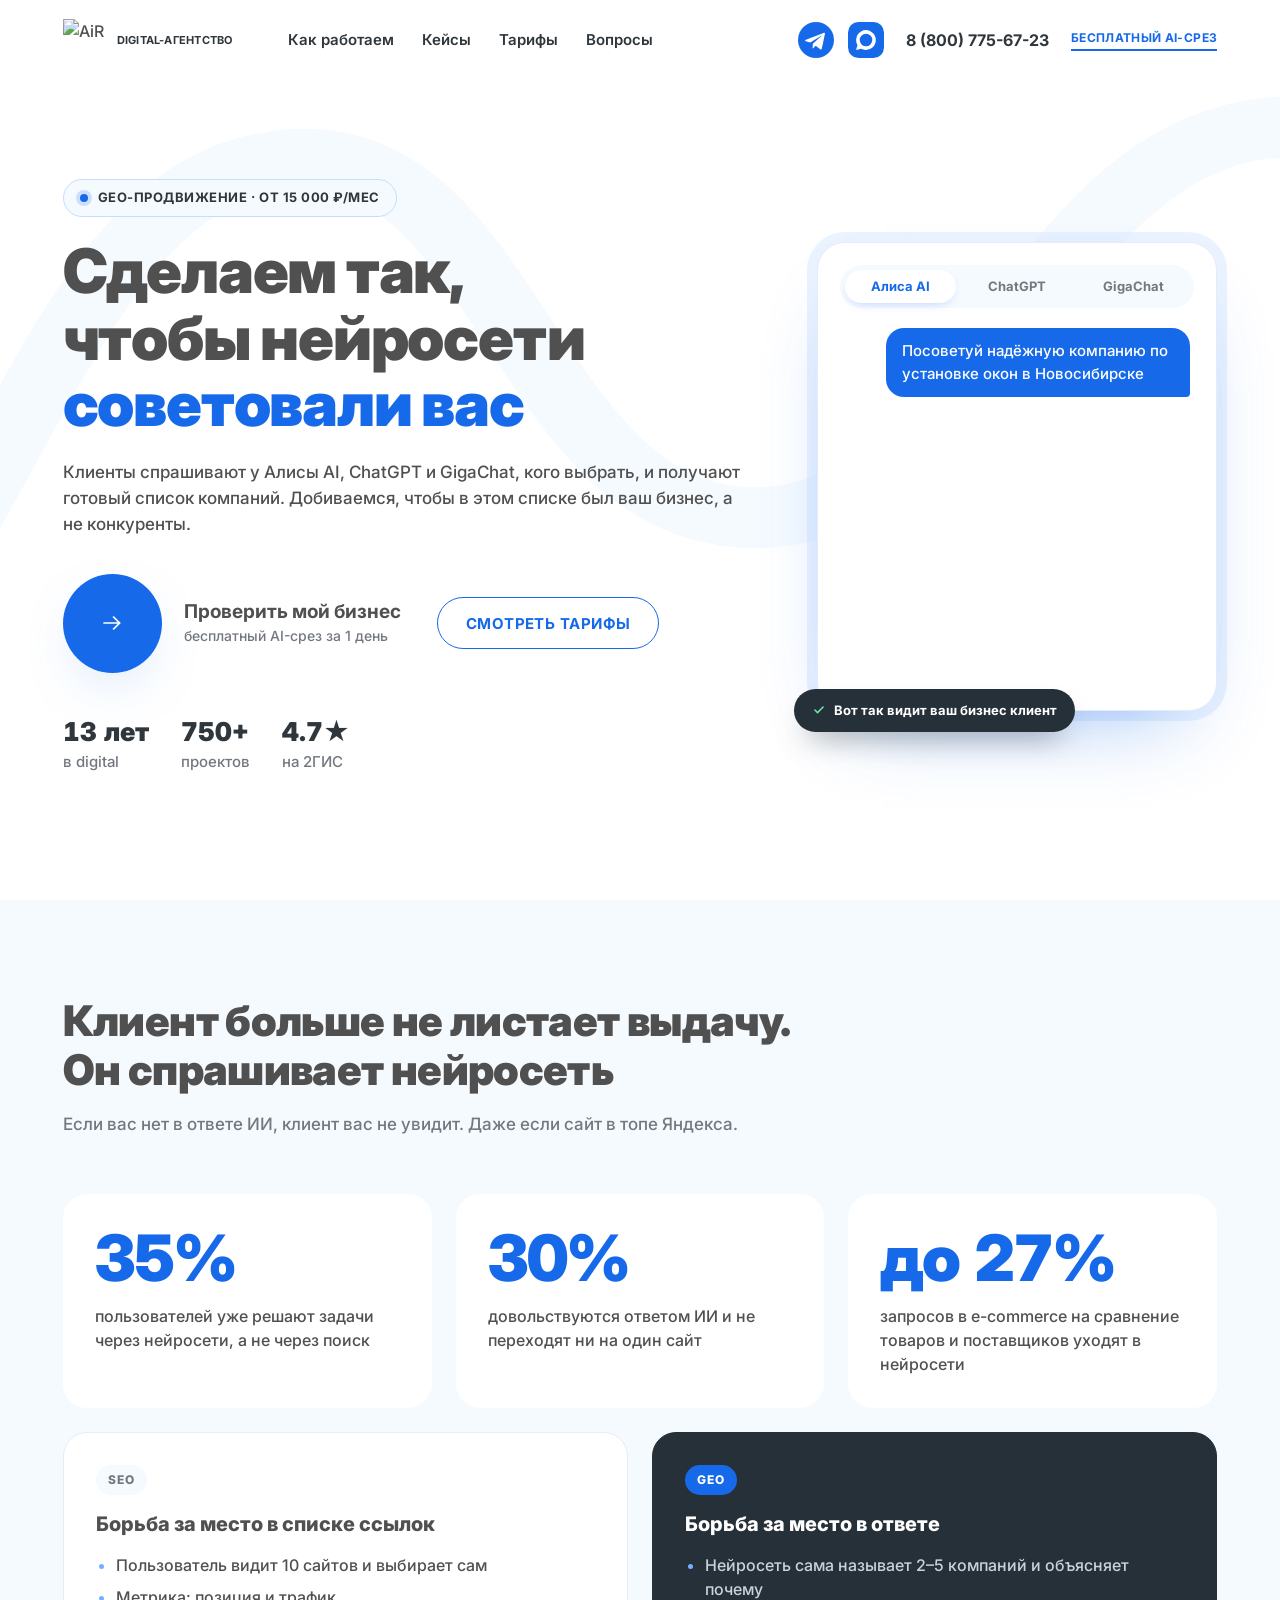
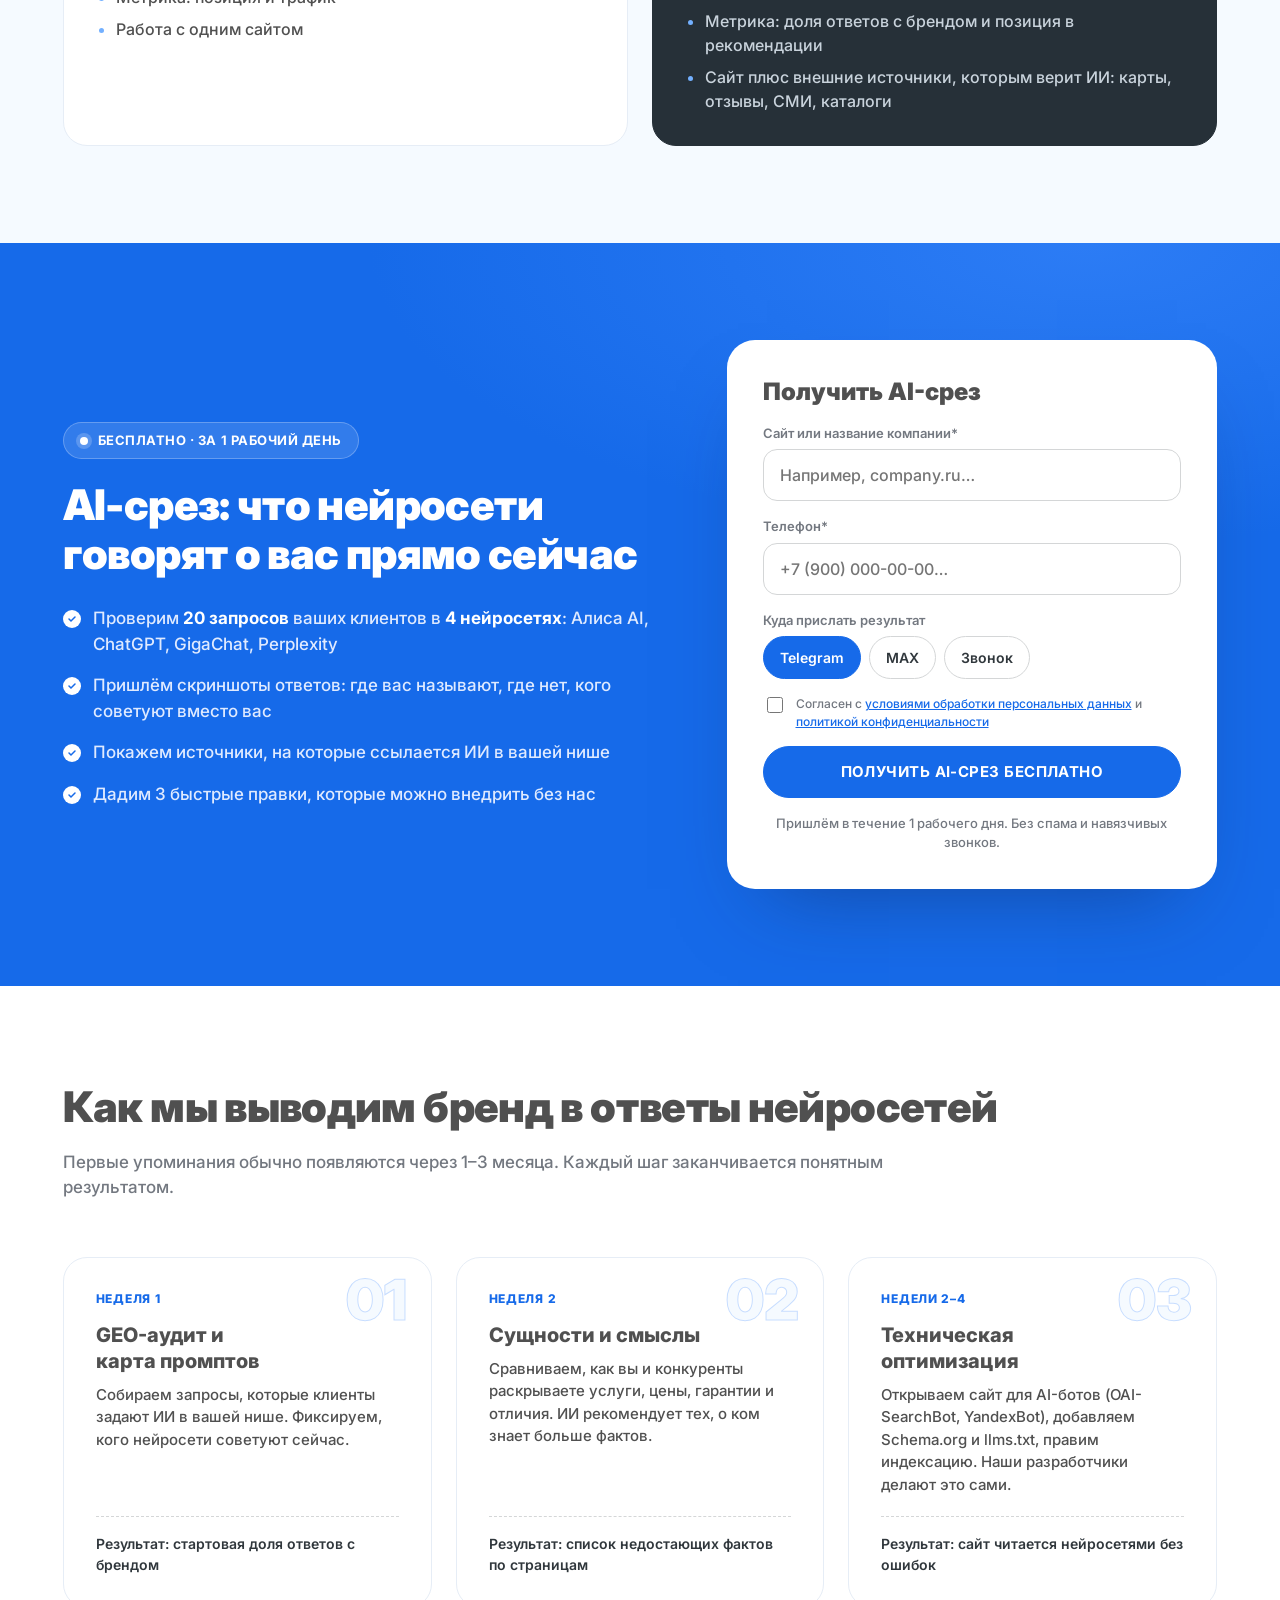
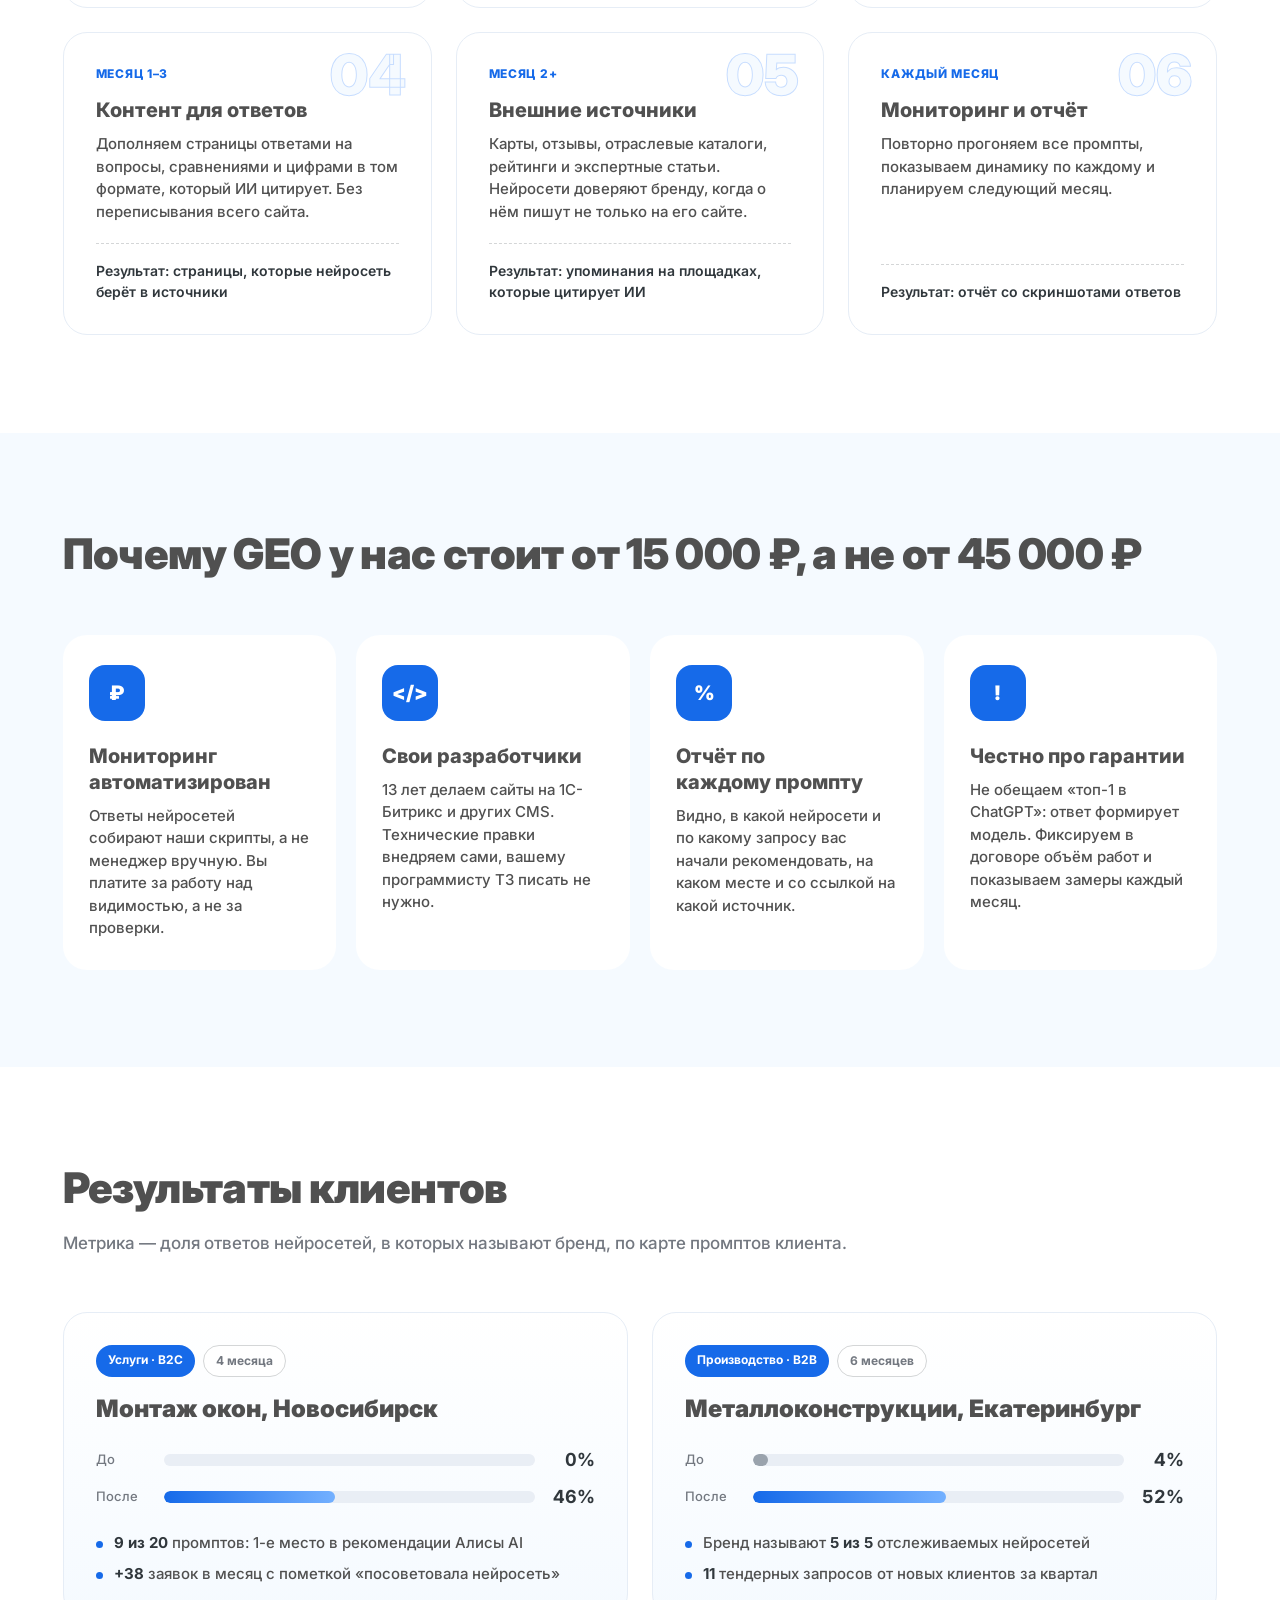
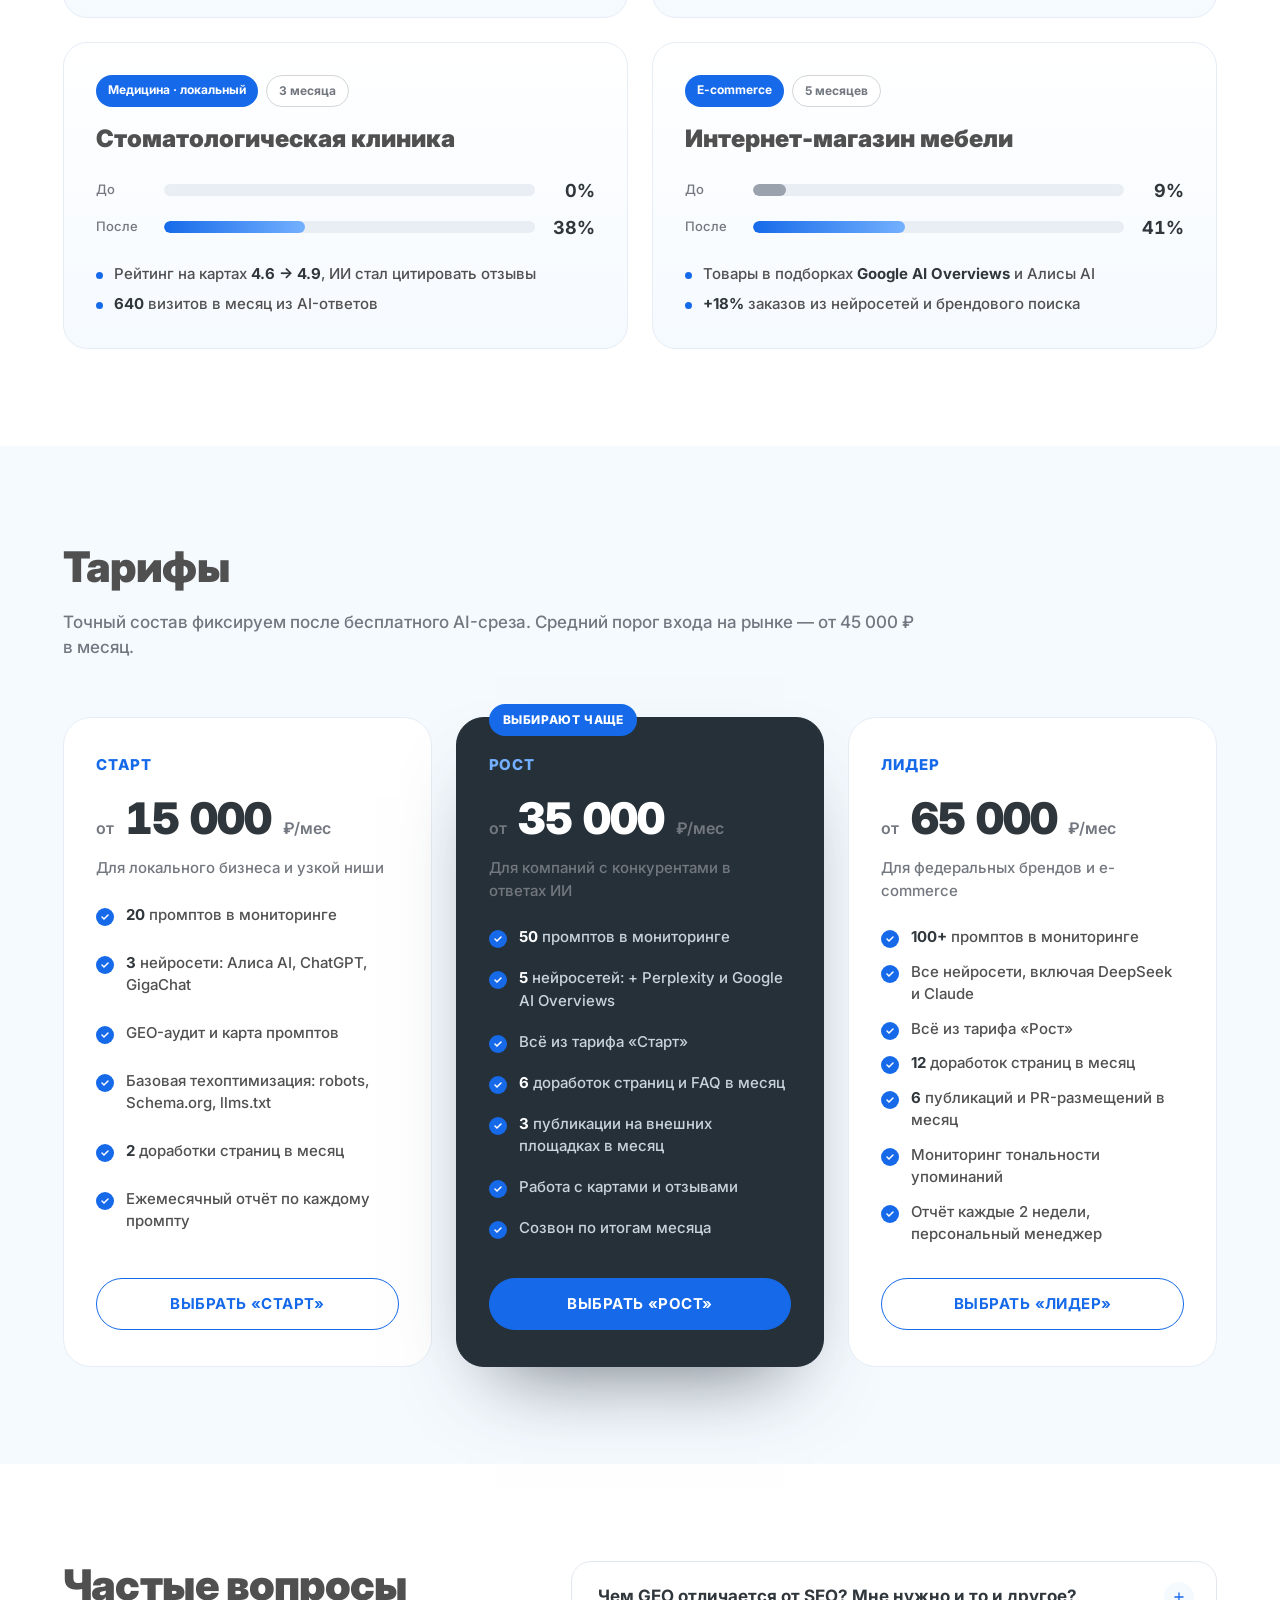
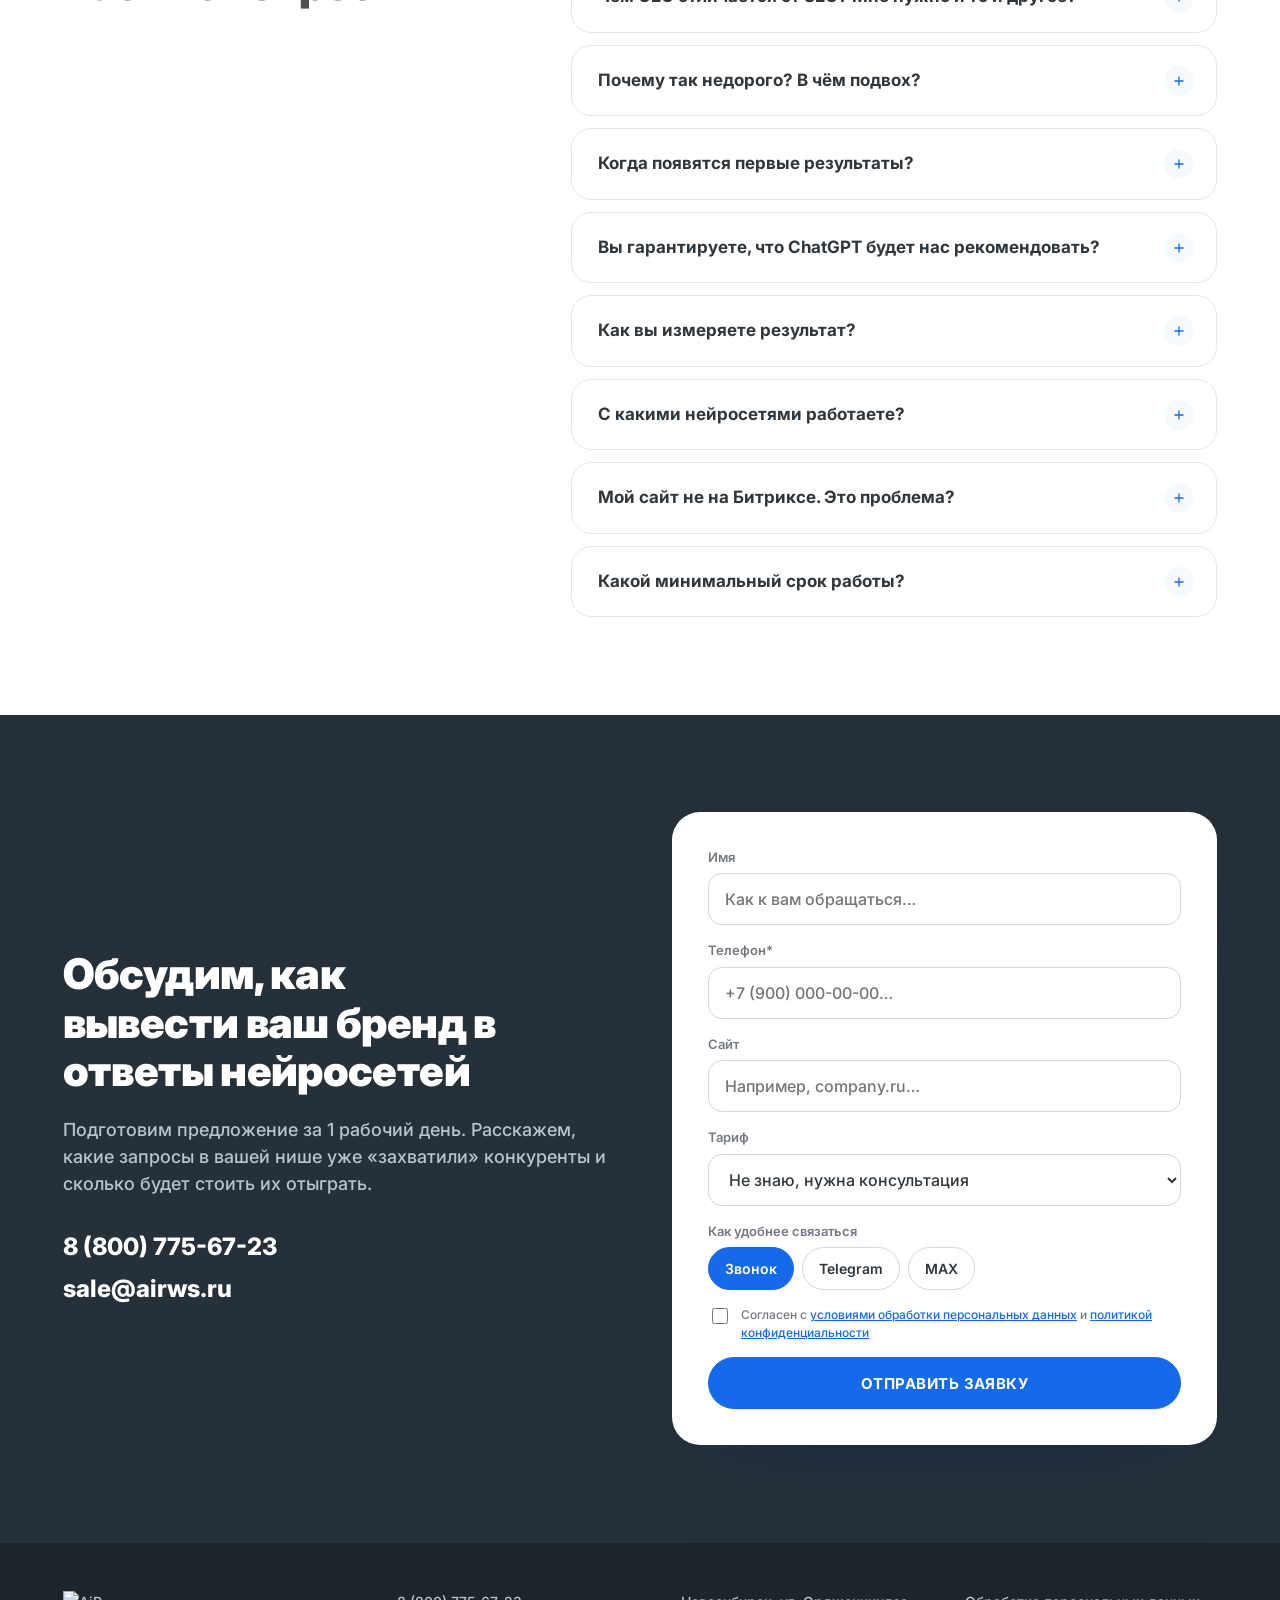
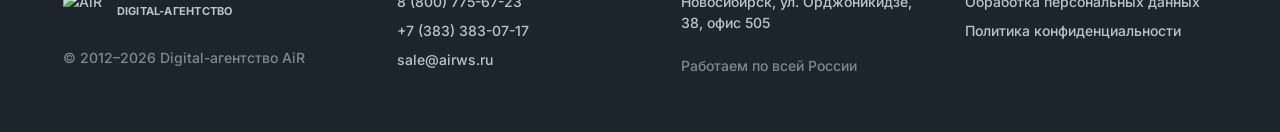
==== commit e8e23c25: "Новые ссылки на Telegram и MAX во всех лендингах, значки мессенджеров в цветах каждого лендинга Co-A" ====
--- a/index.html
+++ b/index.html
@@ -13,7 +13,7 @@
   <link rel="preconnect" href="https://fonts.googleapis.com">
   <link rel="preconnect" href="https://fonts.gstatic.com" crossorigin>
   <link href="https://fonts.googleapis.com/css2?family=Inter:wght@400;500;600;700;800;900&display=swap" rel="stylesheet">
-  <link rel="stylesheet" href="assets/css/style.css?v=6">
+  <link rel="stylesheet" href="assets/css/style.css?v=7">
 
   <!-- Яндекс.Метрика. ID счётчика задаётся в assets/js/main.js (YM_ID) — здесь он же. -->
   <script>
@@ -44,12 +44,8 @@
       <a href="#faq">Вопросы</a>
     </nav>
     <div class="header__contacts">
-      <a class="icon-btn icon-btn--tg" href="https://t.me/+79134871183" target="_blank" rel="noopener" aria-label="Telegram" data-goal="tg_click">
-        <svg viewBox="0 0 24 24" width="16" height="16" aria-hidden="true"><path fill="currentColor" d="M21.4 3.6 2.9 10.7c-1.3.5-1.2 1.2-.2 1.5l4.7 1.5 1.8 5.6c.2.6.4.8.9.8.4 0 .6-.2.9-.4l2.3-2.2 4.7 3.5c.9.5 1.5.2 1.7-.8l3.1-14.5c.3-1.3-.5-1.9-1.4-1.6ZM9.3 13.4l8.6-5.4c.4-.3.8-.1.5.2l-7.1 6.4-.3 3.3-1.7-4.5Z"/></svg>
-      </a>
-      <a class="icon-btn icon-btn--max" href="https://max.ru/u/f9LHodD0cOIbLS2_rYuhL_glTIJHxKYmk4w_7sYM2gFNZMmuQTEC73dOmls" target="_blank" rel="noopener" aria-label="MAX" data-goal="max_click">
-        <svg viewBox="0 0 24 24" width="16" height="16" aria-hidden="true"><circle cx="12" cy="12" r="7" fill="none" stroke="currentColor" stroke-width="2.4"/><circle cx="12" cy="12" r="2.4" fill="currentColor"/></svg>
-      </a>
+      <a class="icon-btn icon-btn--tg" href="https://t.me/kirill_air" target="_blank" rel="noopener" aria-label="Telegram" data-goal="tg_click"><svg class="mi" viewBox="0 0 24 24" aria-hidden="true"><circle class="mi__bg" cx="12" cy="12" r="12"/><path class="mi__fg" d="M5.3 11.8 17 7.3c.6-.2 1.1.1.9.9l-2 9.4c-.1.7-.6.8-1.1.5l-3-2.2-1.5 1.4c-.2.2-.3.3-.6.3l.2-3.1 5.7-5.1c.2-.2 0-.3-.4-.1l-7 4.4-3-.9c-.6-.2-.7-.6.1-1Z"/></svg></a>
+      <a class="icon-btn icon-btn--max" href="https://max.ru/u/f9LHodD0cOI9TGWOO-PAs3Tp-lNzVUTwGm5eJrPgNLz0GON446urfFeXCXw" target="_blank" rel="noopener" aria-label="MAX" data-goal="max_click"><svg class="mi" viewBox="0 0 24 24" aria-hidden="true"><rect class="mi__bg" width="24" height="24" rx="7"/><path class="mi__fg" fill-rule="evenodd" d="M12 5.4a6.6 6.6 0 0 0-5.7 9.9l-.9 3.4 3.4-.9A6.6 6.6 0 1 0 12 5.4Zm0 2.4a4.2 4.2 0 1 1 0 8.4 4.2 4.2 0 0 1 0-8.4Z"/></svg></a>
       <a class="phone" href="tel:88007756723" data-goal="phone_click">8 (800) 775-67-23</a>
       <a class="link-cta" href="#audit" data-goal="cta_header">Бесплатный AI-срез</a>
     </div>
--- a/assets/css/style.css
+++ b/assets/css/style.css
@@ -517,3 +517,12 @@
   .reveal { opacity: 1; transform: none; }
   .case .bar__fill { transform: none; }
 }
+
+/* Значки мессенджеров (Telegram, MAX) в цветах лендинга */
+.mi { display: inline-block; flex: none; width: 1.3em; height: 1.3em; margin-right: .4em; vertical-align: -.32em; }
+.mi__bg { fill: var(--mi-bg); }
+.mi__fg { fill: var(--mi-fg); }
+a:hover > .mi { opacity: .85; }
+:root { --mi-bg: var(--blue); --mi-fg: #fff; }
+.icon-btn { border: 0; }
+.icon-btn .mi { width: 36px; height: 36px; margin: 0; }
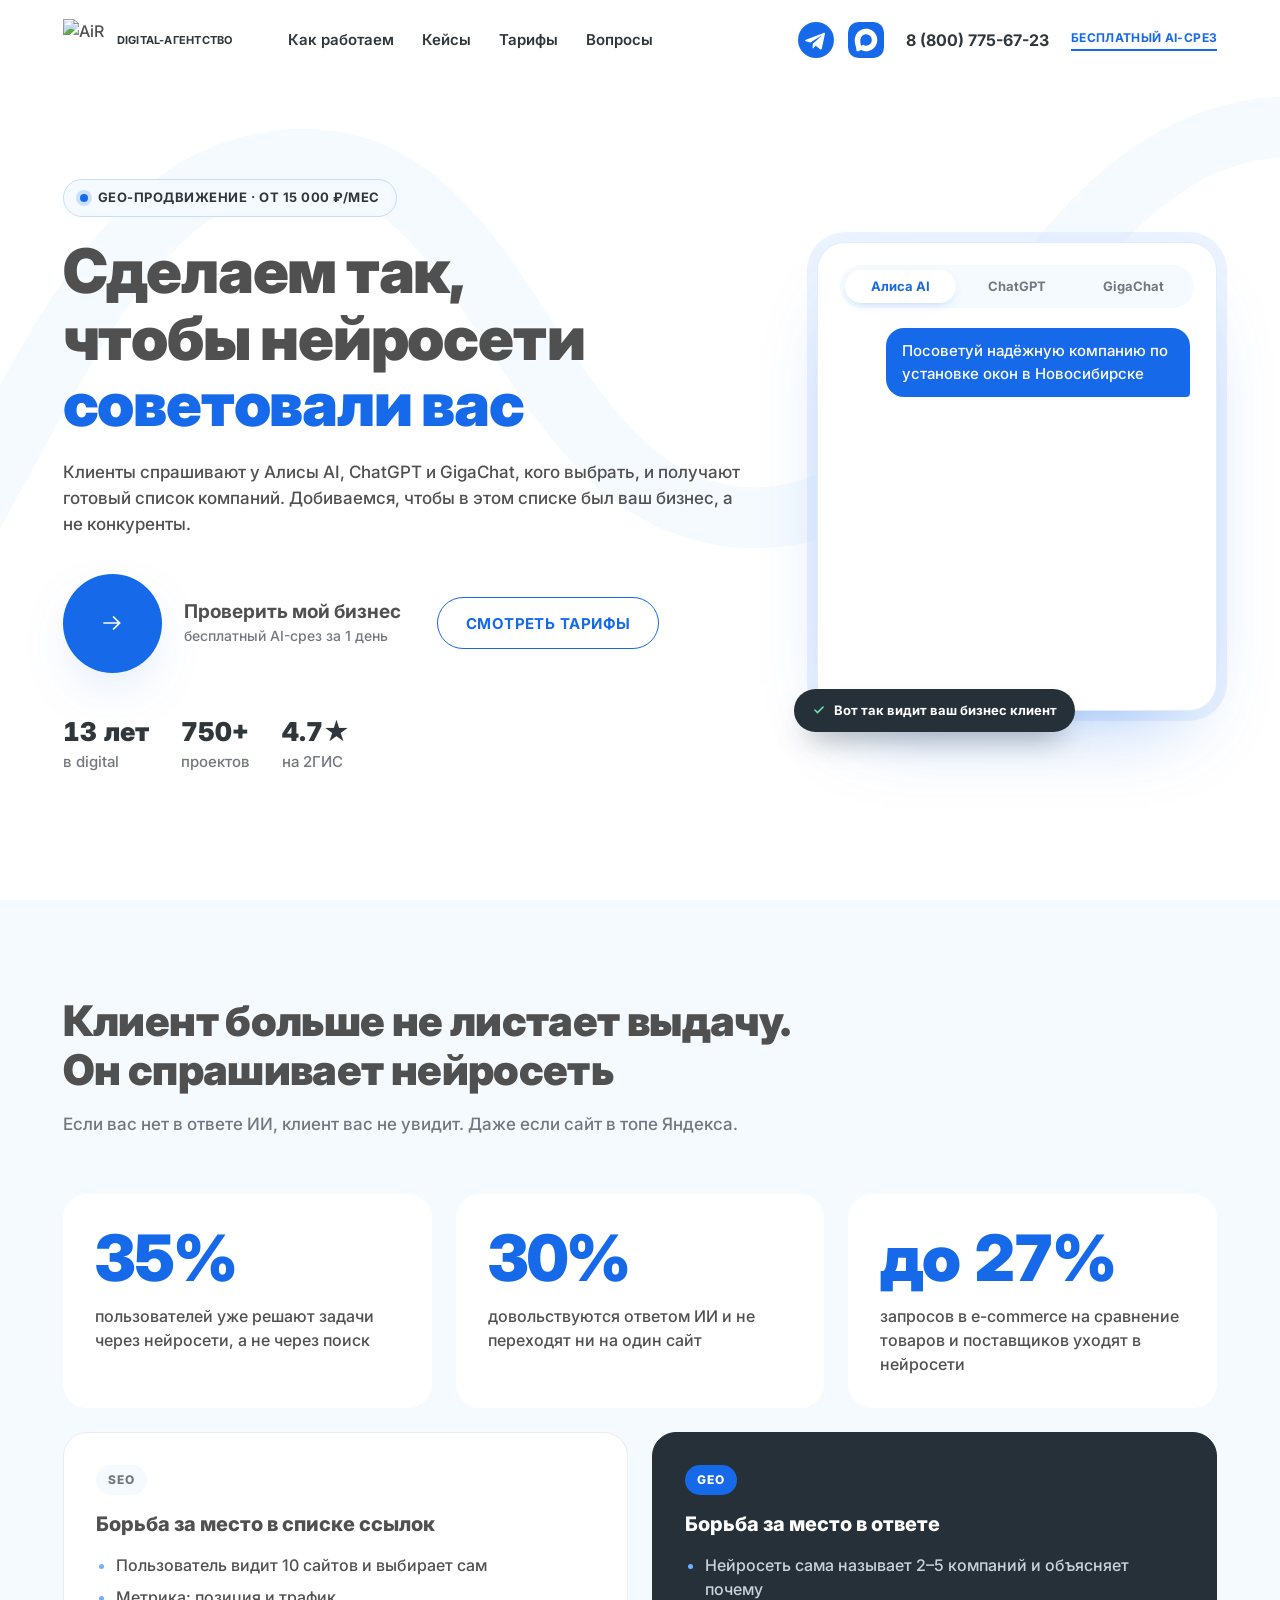
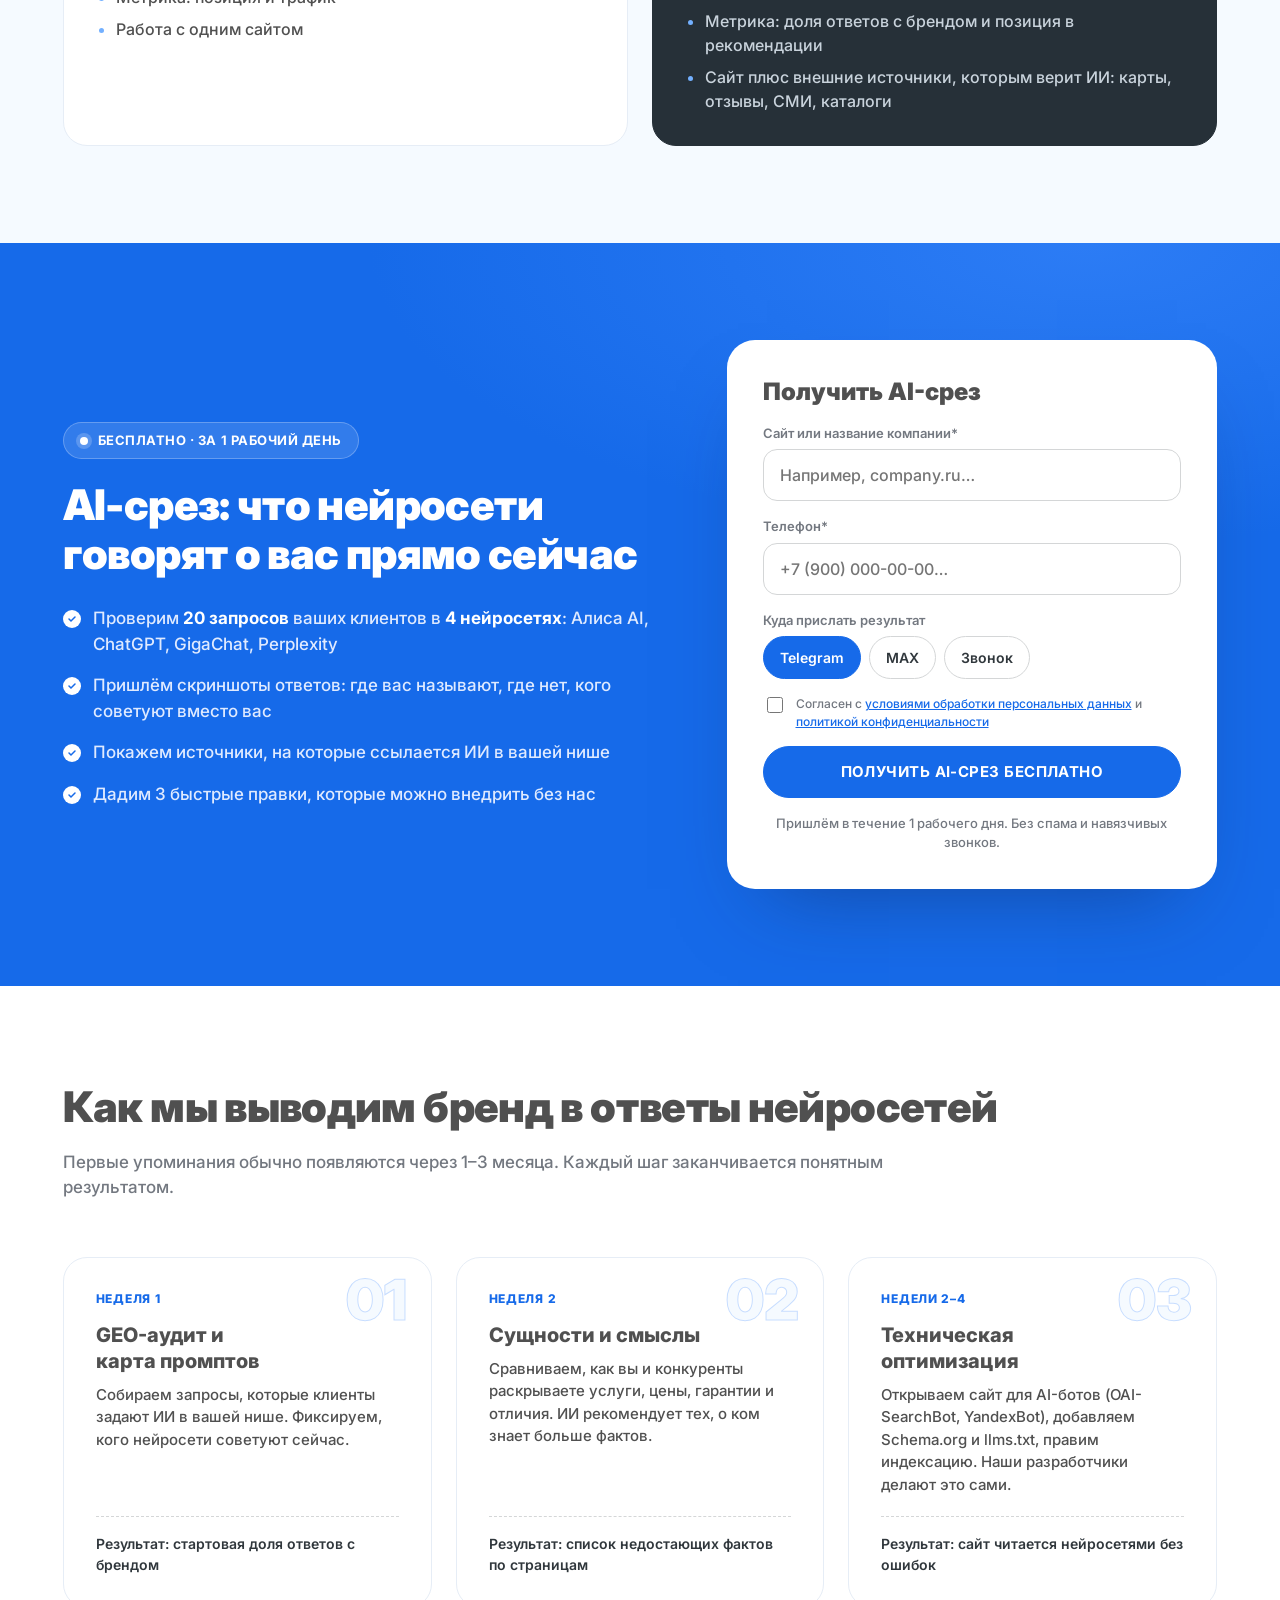
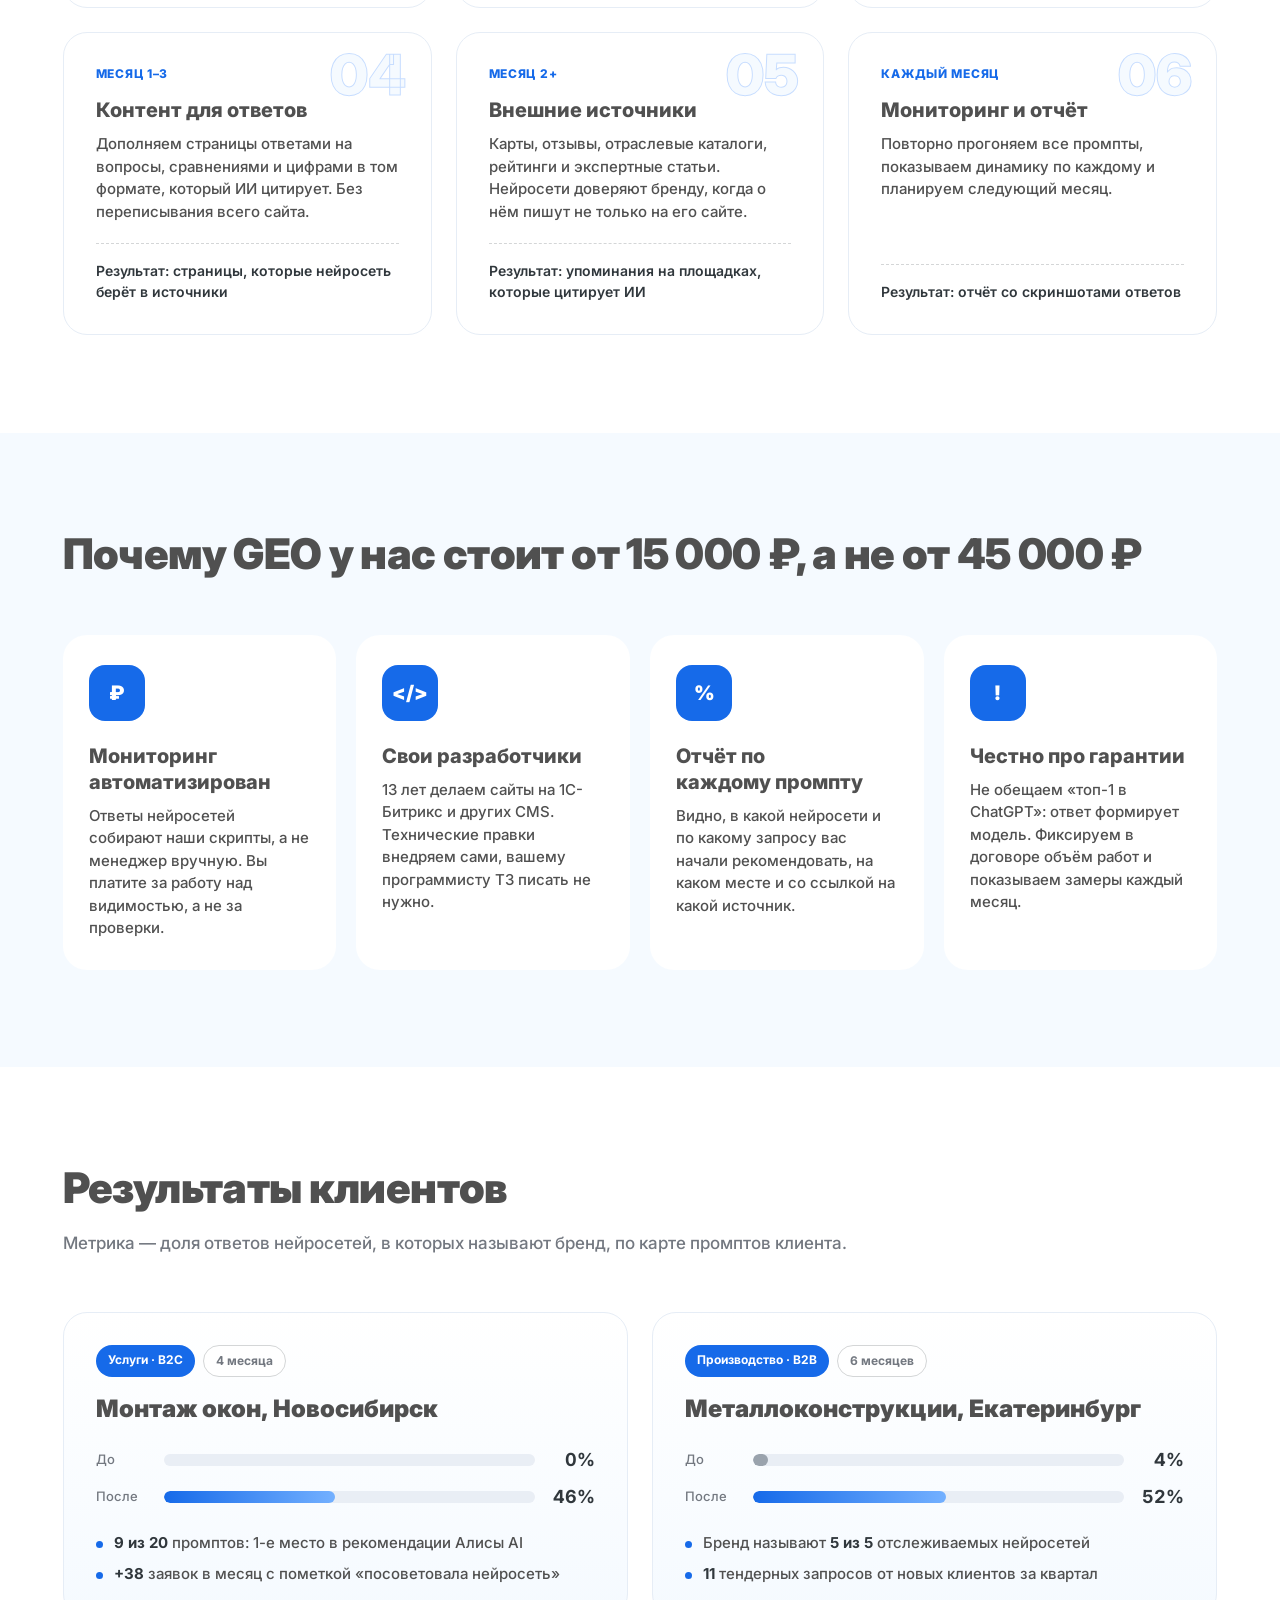
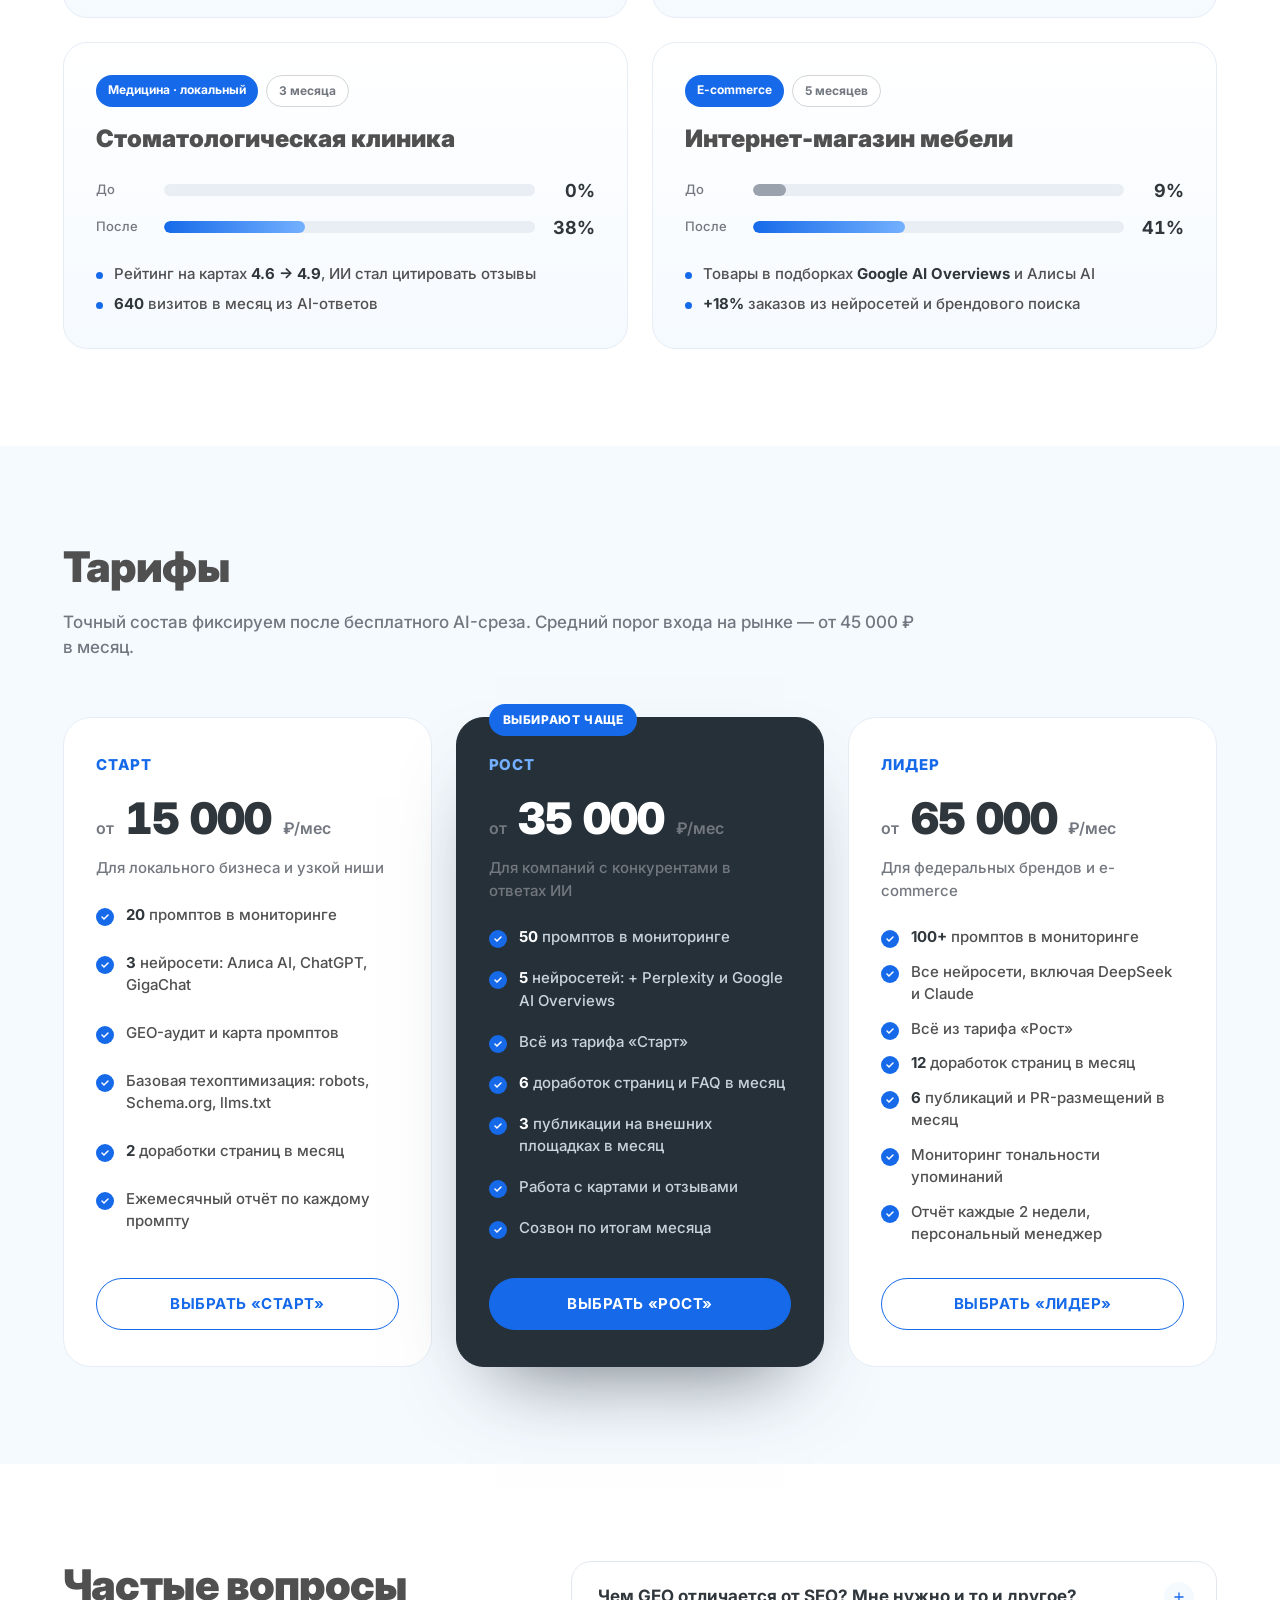
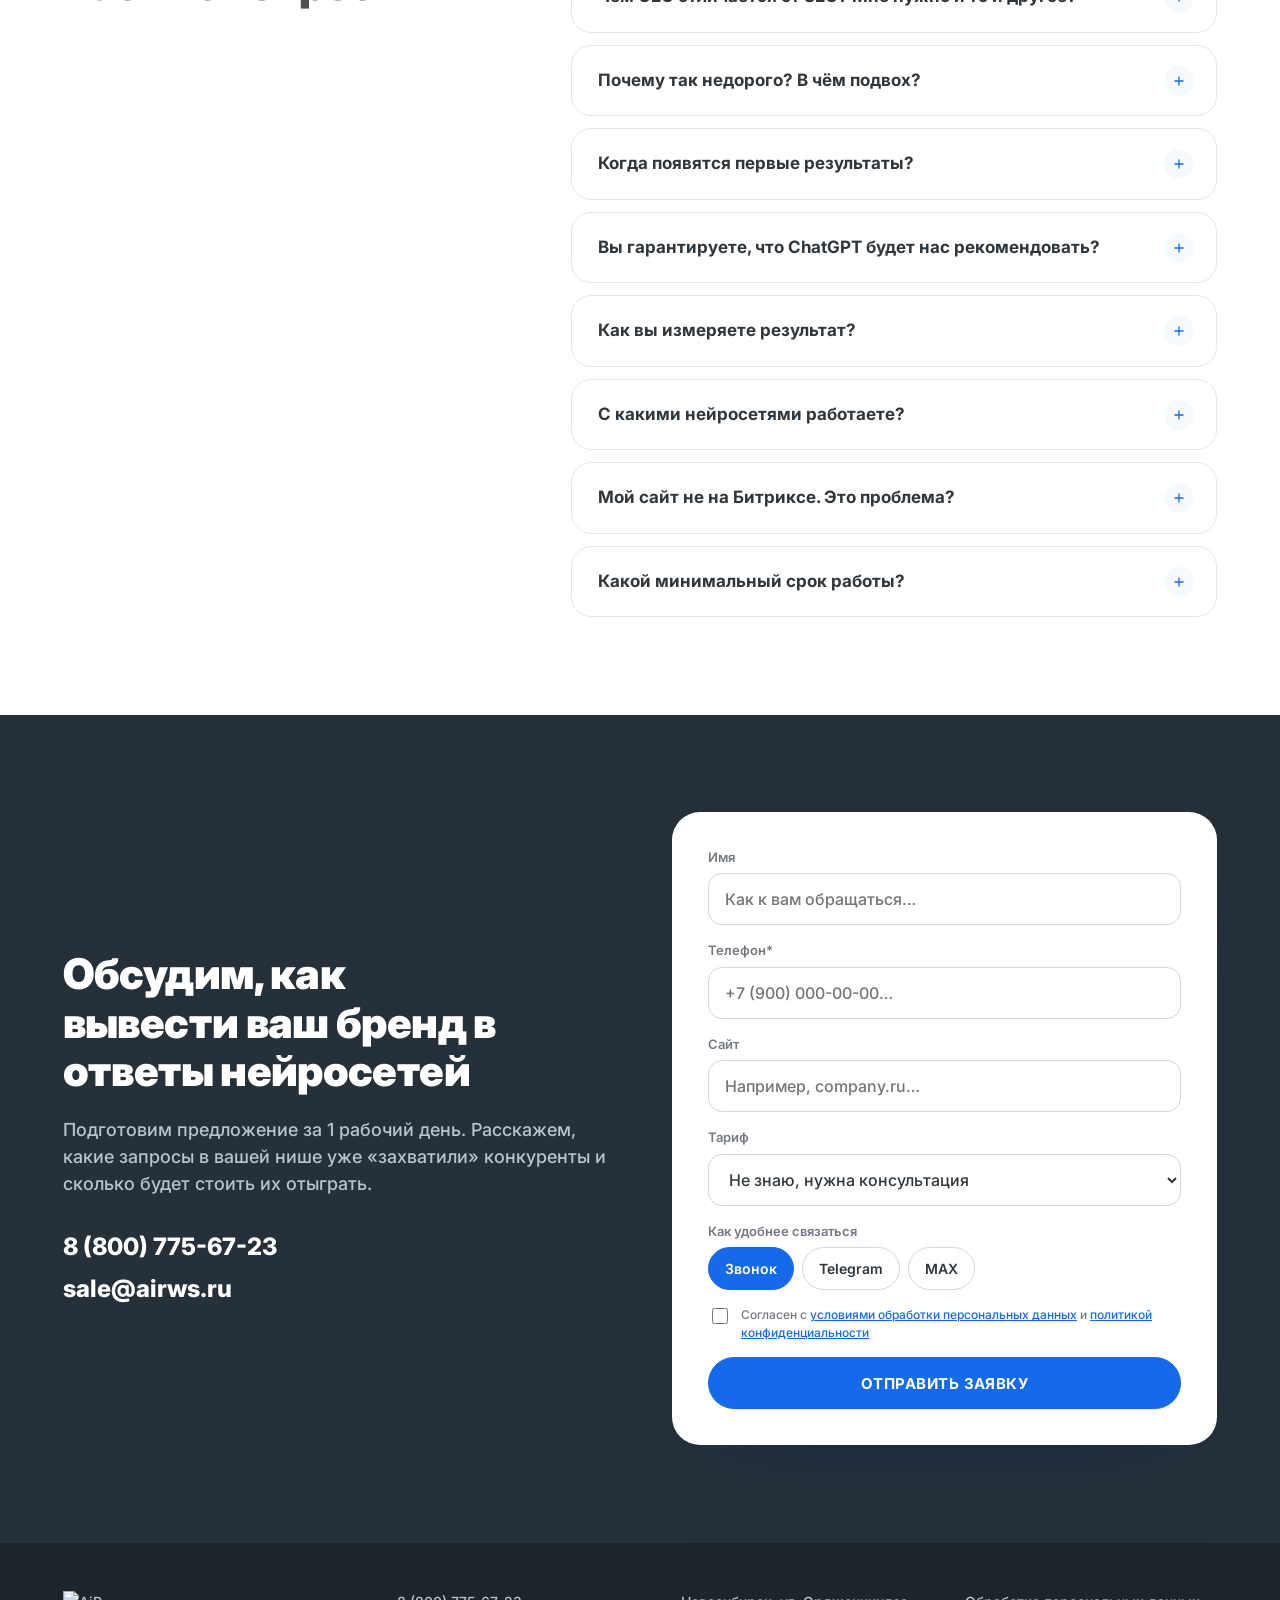
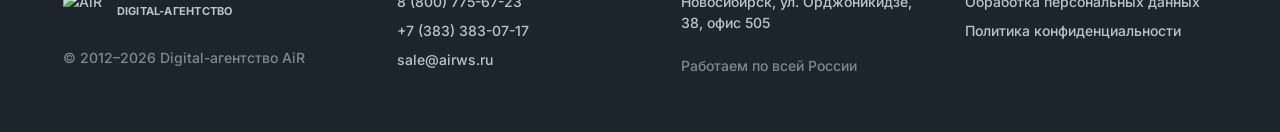
==== commit 6a97a0fb: "Официальный логотип MAX в значках мессенджеров Co-Authored-By: Claude Opus 5.5 <noreply@anthropic.co" ====
--- a/index.html
+++ b/index.html
@@ -45,7 +45,7 @@
     </nav>
     <div class="header__contacts">
       <a class="icon-btn icon-btn--tg" href="https://t.me/kirill_air" target="_blank" rel="noopener" aria-label="Telegram" data-goal="tg_click"><svg class="mi" viewBox="0 0 24 24" aria-hidden="true"><circle class="mi__bg" cx="12" cy="12" r="12"/><path class="mi__fg" d="M5.3 11.8 17 7.3c.6-.2 1.1.1.9.9l-2 9.4c-.1.7-.6.8-1.1.5l-3-2.2-1.5 1.4c-.2.2-.3.3-.6.3l.2-3.1 5.7-5.1c.2-.2 0-.3-.4-.1l-7 4.4-3-.9c-.6-.2-.7-.6.1-1Z"/></svg></a>
-      <a class="icon-btn icon-btn--max" href="https://max.ru/u/f9LHodD0cOI9TGWOO-PAs3Tp-lNzVUTwGm5eJrPgNLz0GON446urfFeXCXw" target="_blank" rel="noopener" aria-label="MAX" data-goal="max_click"><svg class="mi" viewBox="0 0 24 24" aria-hidden="true"><rect class="mi__bg" width="24" height="24" rx="7"/><path class="mi__fg" fill-rule="evenodd" d="M12 5.4a6.6 6.6 0 0 0-5.7 9.9l-.9 3.4 3.4-.9A6.6 6.6 0 1 0 12 5.4Zm0 2.4a4.2 4.2 0 1 1 0 8.4 4.2 4.2 0 0 1 0-8.4Z"/></svg></a>
+      <a class="icon-btn icon-btn--max" href="https://max.ru/u/f9LHodD0cOI9TGWOO-PAs3Tp-lNzVUTwGm5eJrPgNLz0GON446urfFeXCXw" target="_blank" rel="noopener" aria-label="MAX" data-goal="max_click"><svg class="mi" viewBox="0 0 48 48" aria-hidden="true"><rect class="mi__bg" width="48" height="48" rx="14"/><path class="mi__fg" transform="translate(9 9) scale(.86)" d="M16.8928 0.024693C6.46692 0.571348 -0.415347 8.77619 0.0194803 19.1225C0.209405 23.6512 2.02368 27.548 2.45351 31.8461C2.56347 32.9594 2.2436 34.3336 3.52309 34.8201C5.09746 35.4169 7.51151 34.4138 8.83098 33.4961C9.2808 33.1901 9.71063 32.834 10.0405 32.3927C11.405 33.3005 12.6994 34.1781 14.3238 34.5693C21.476 36.2895 29.3129 32.3526 32.7965 26.0284C39.3439 14.1475 30.4924 -0.687464 16.8928 0.024693ZM12.8444 24.8198C12.2796 25.2611 11.7348 25.8629 11.1101 26.209C10.2054 26.6955 9.92555 26.1889 9.58568 25.3865C8.51611 22.8338 8.38616 18.4856 9.01091 15.8125C9.85058 12.1765 12.6545 8.9768 16.5079 8.63577C20.4064 8.28972 24.025 10.2757 25.6593 13.8616C29.2779 21.8408 20.0165 29.7196 12.8444 24.8248V24.8198Z"/></svg></a>
       <a class="phone" href="tel:88007756723" data-goal="phone_click">8 (800) 775-67-23</a>
       <a class="link-cta" href="#audit" data-goal="cta_header">Бесплатный AI-срез</a>
     </div>
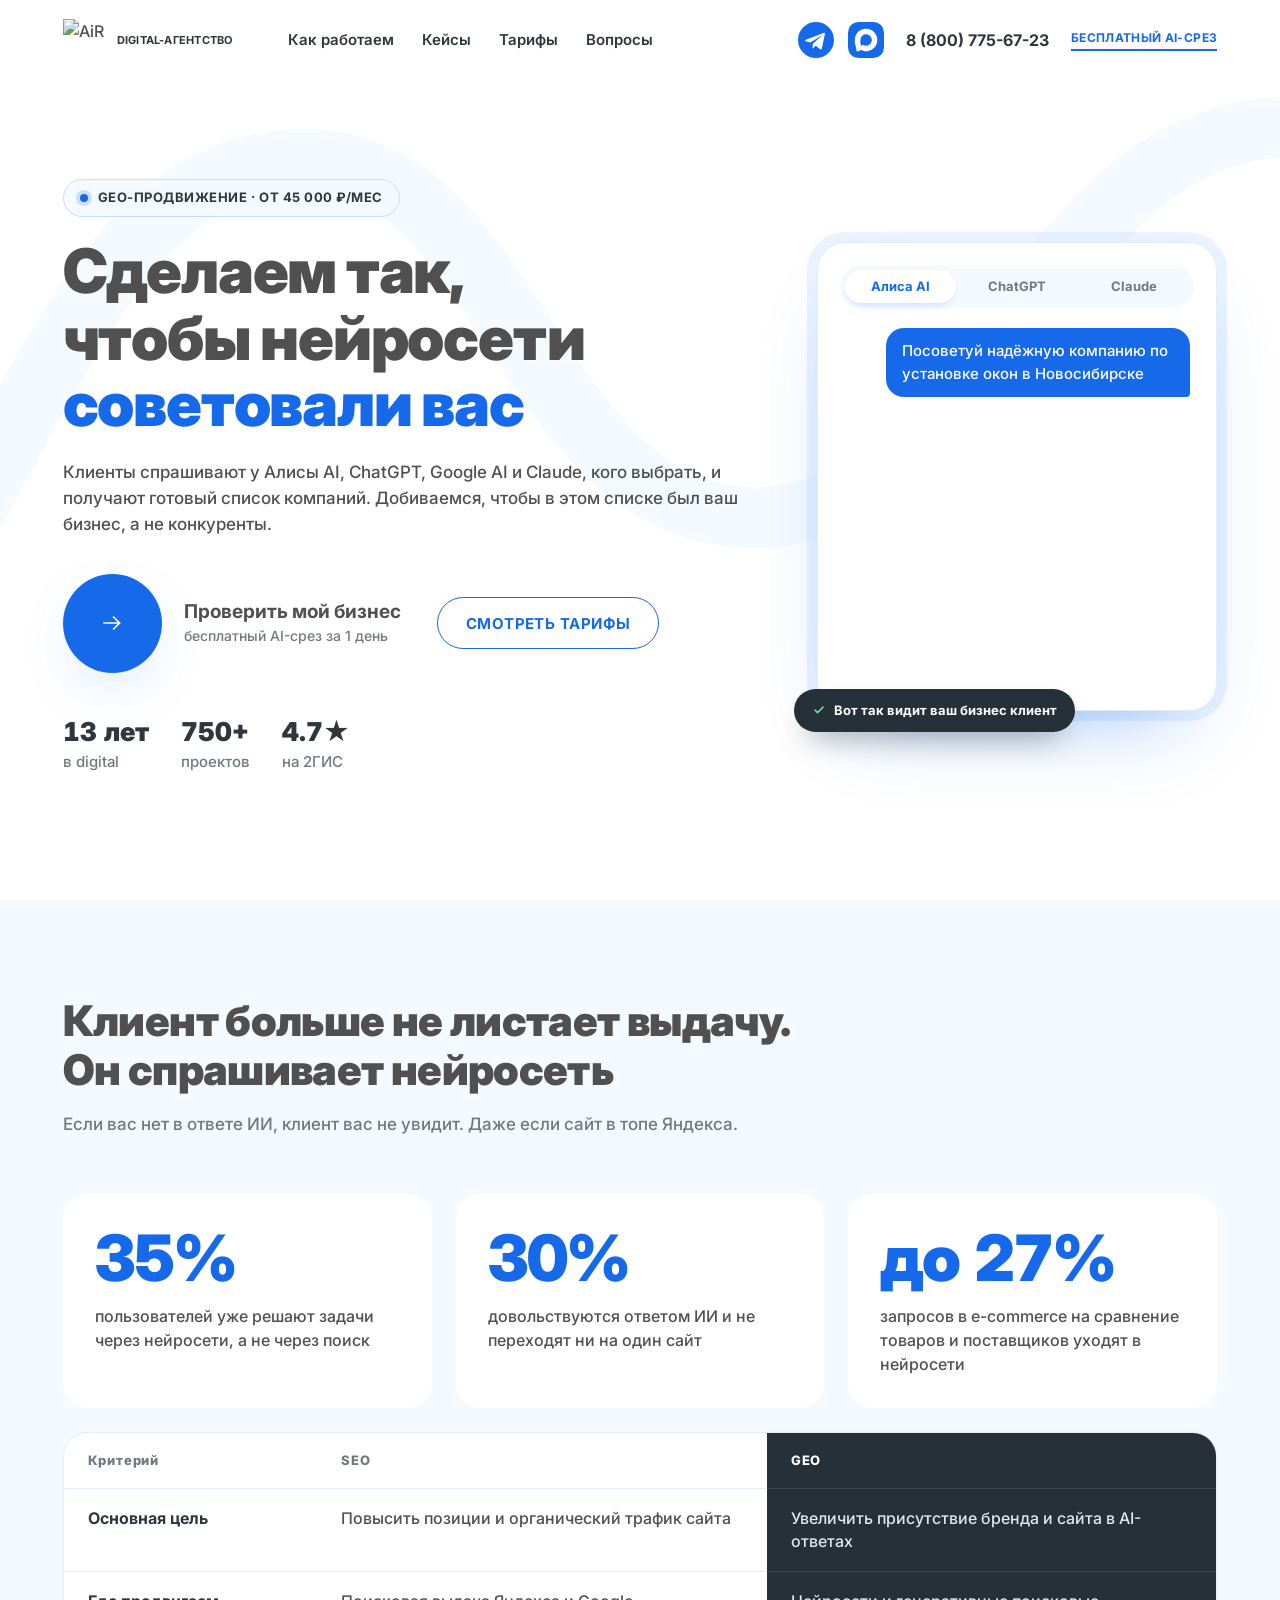
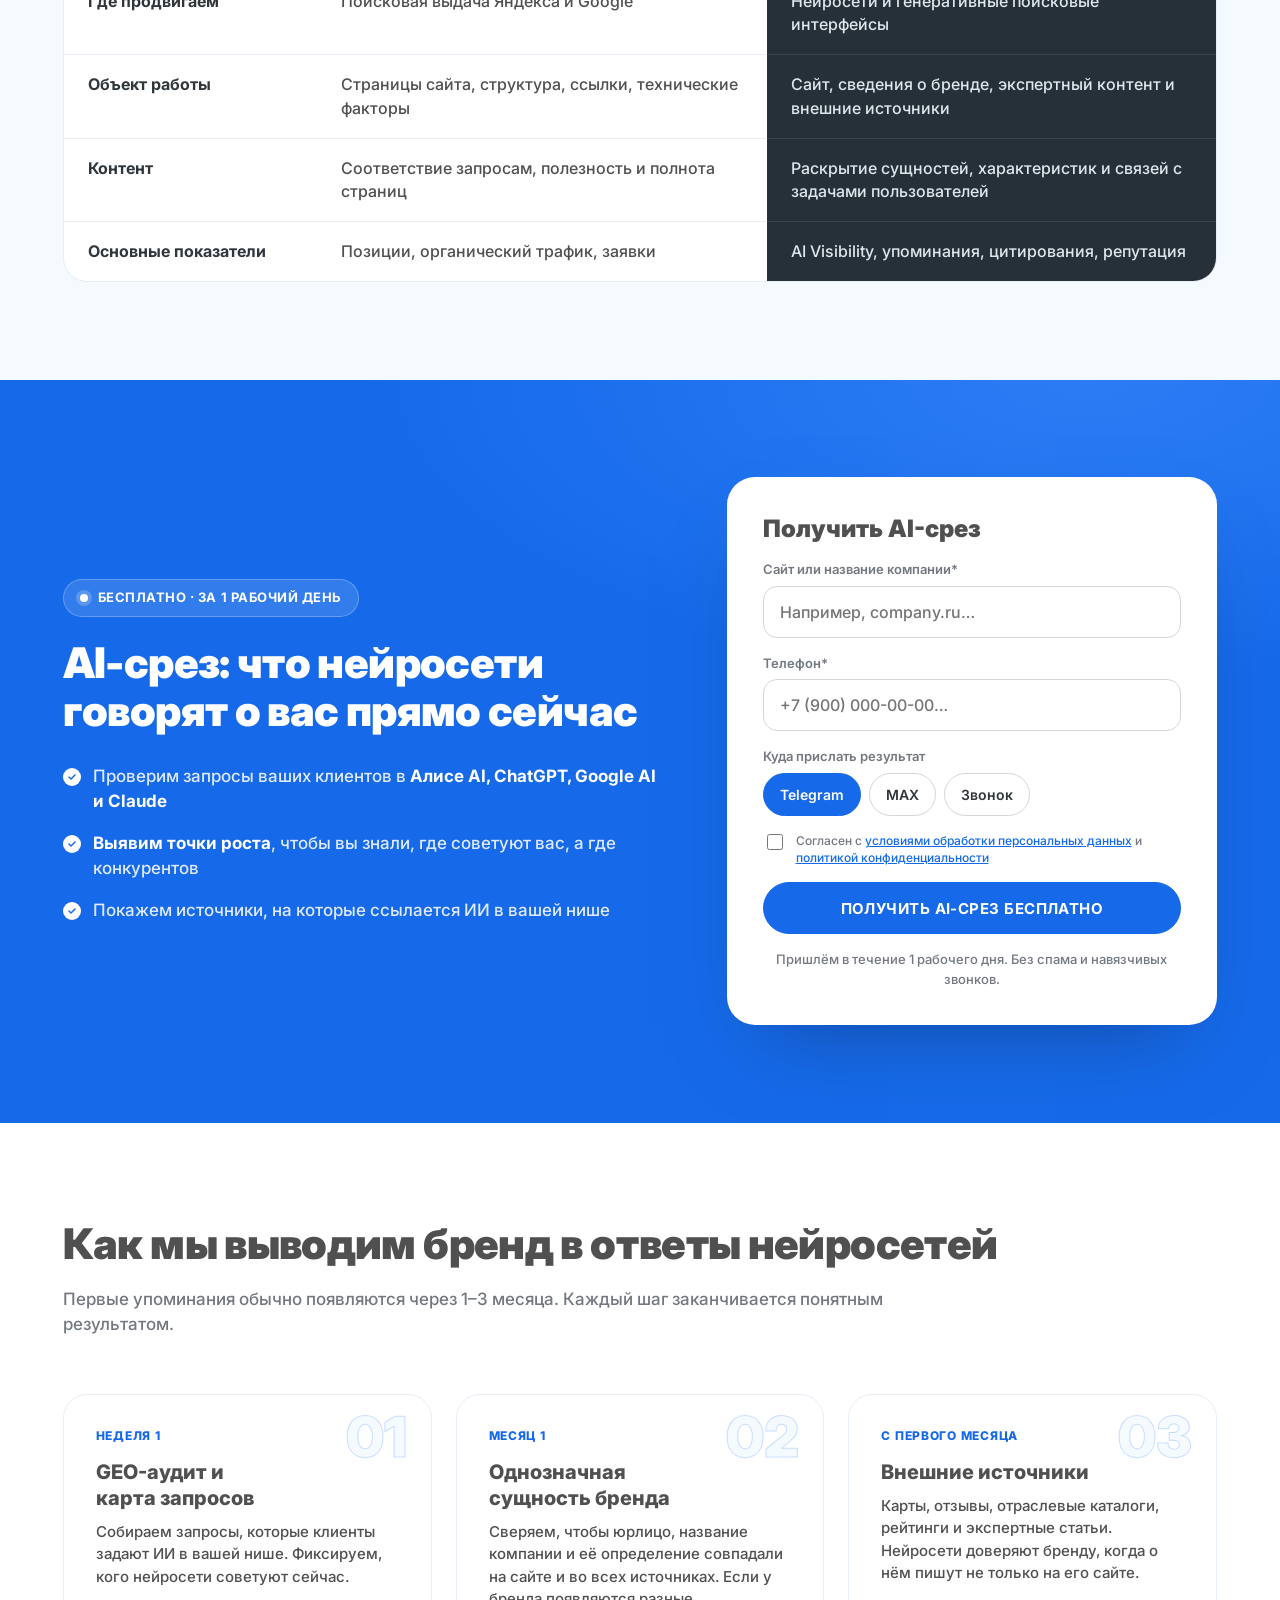
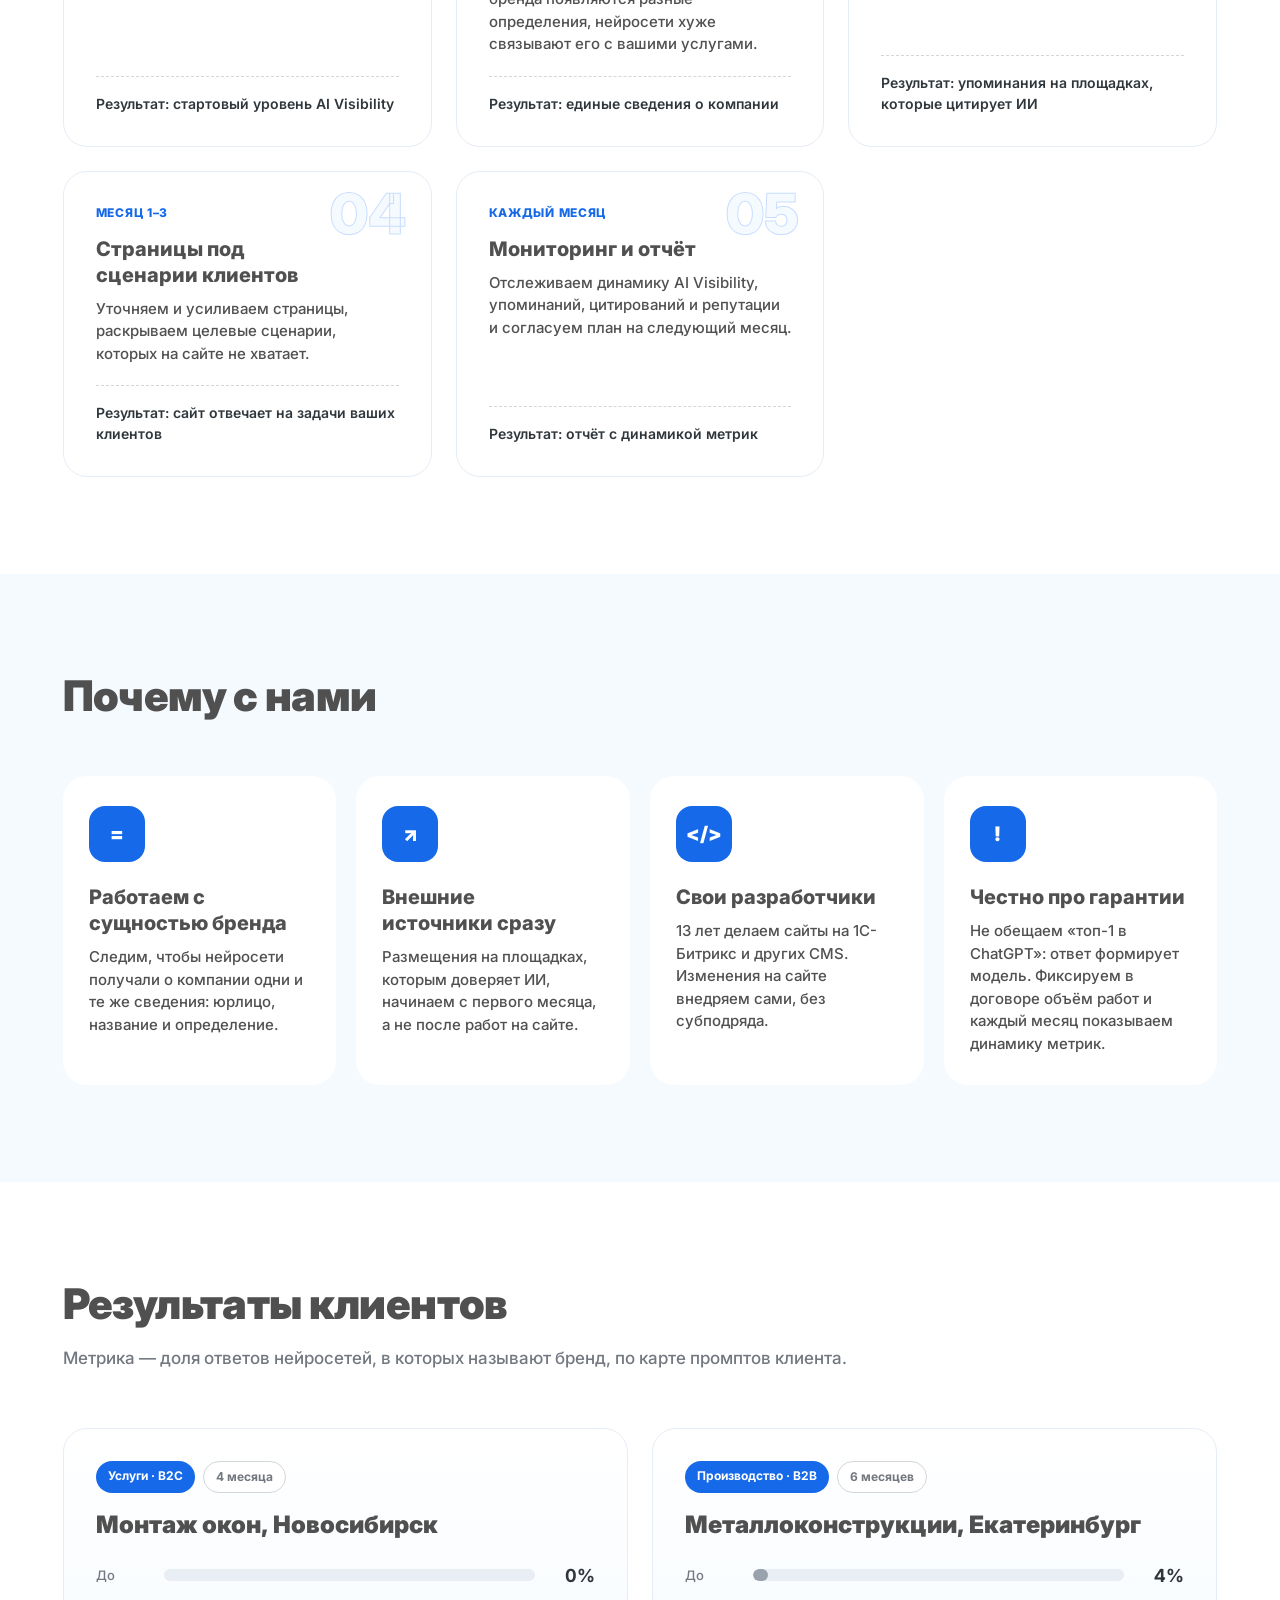
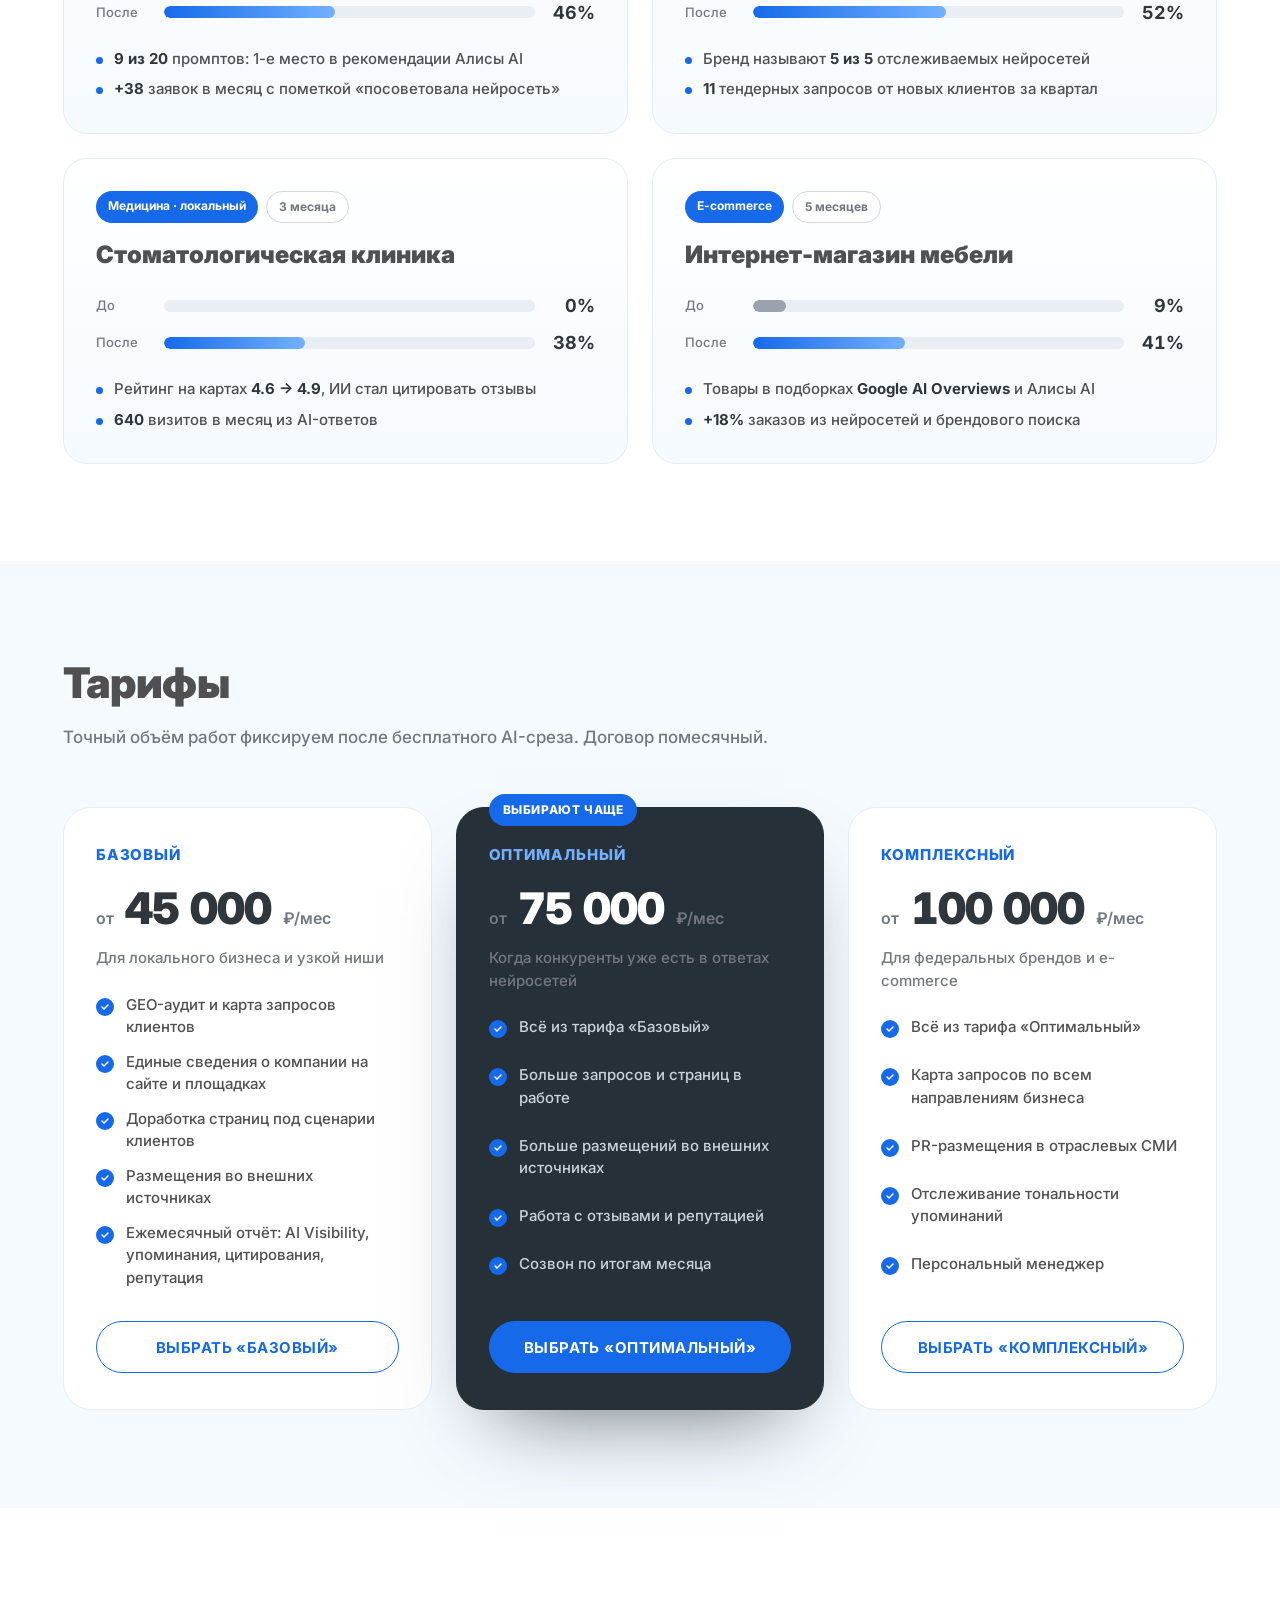
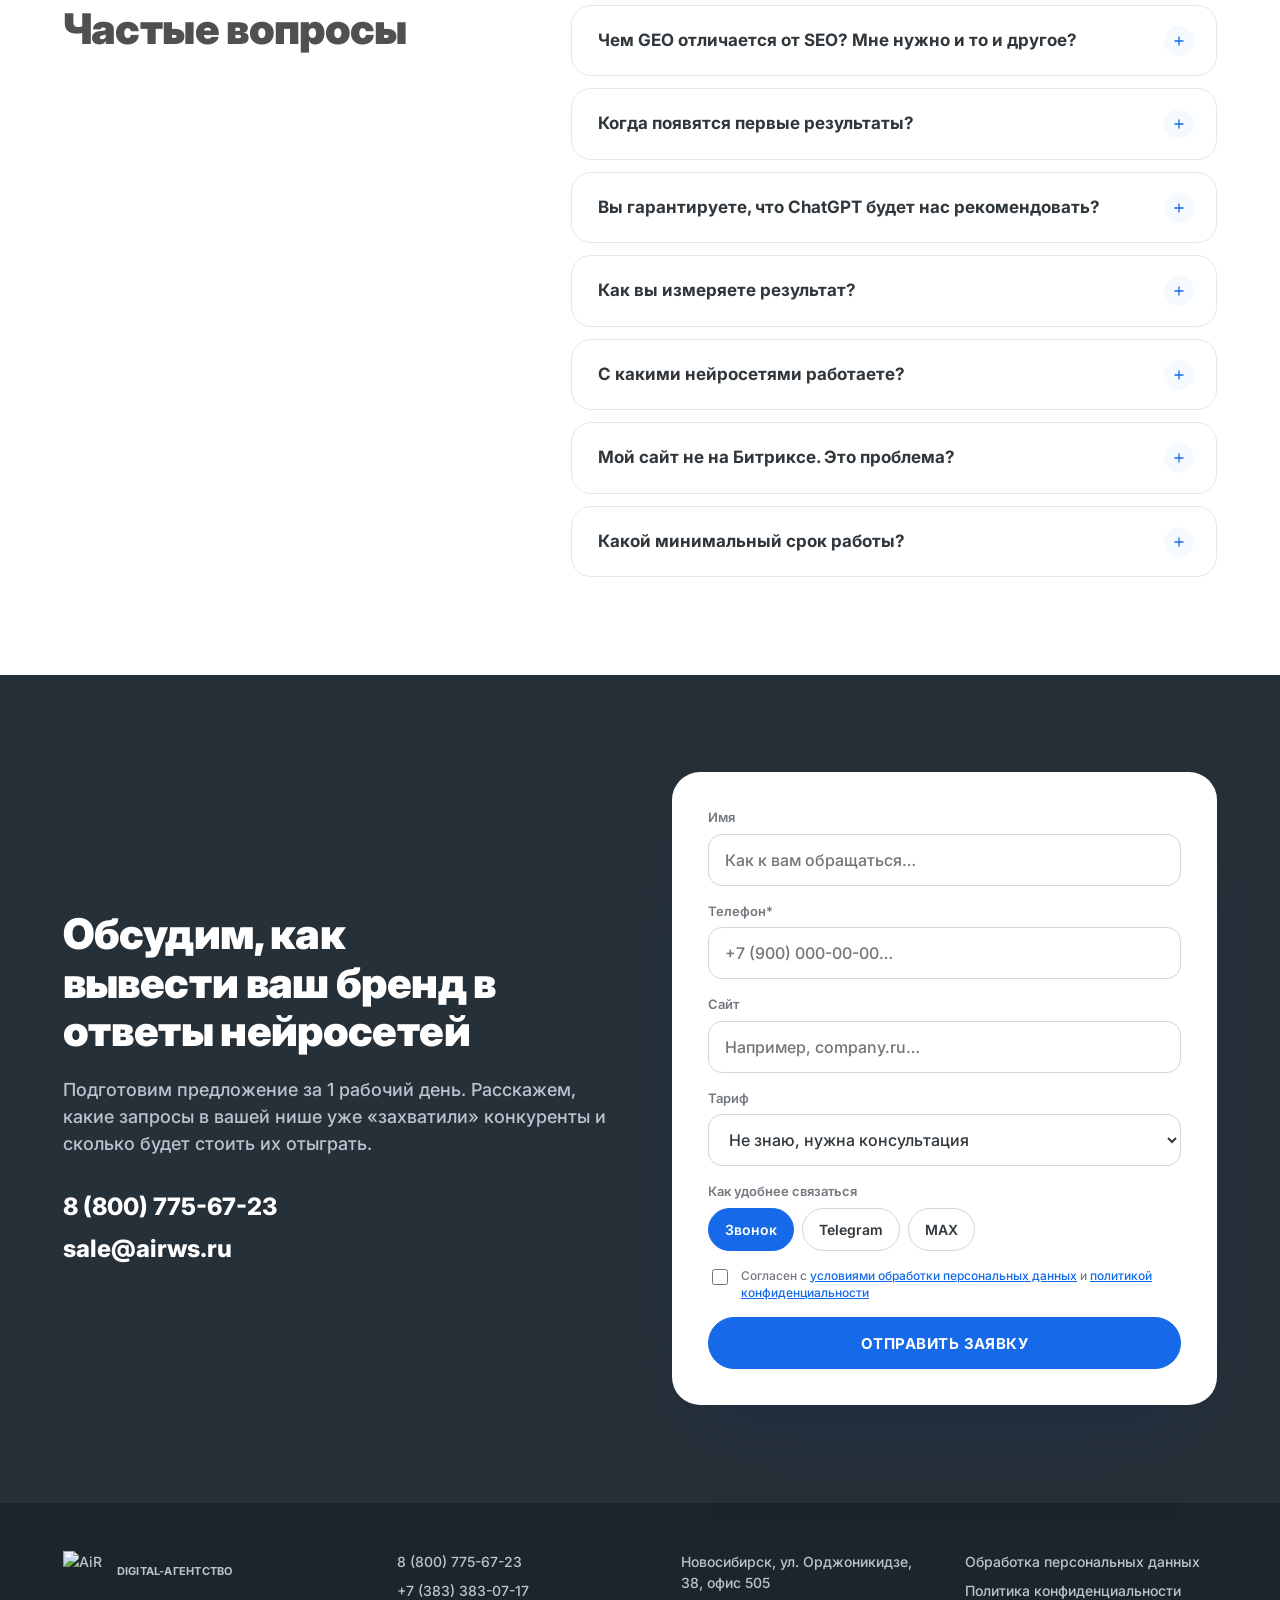
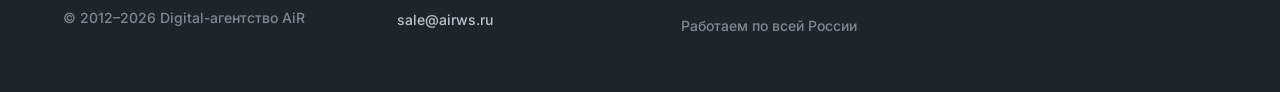
==== commit 9fad1b59: "GEO: правки специалиста — цены 45/75/100 тыс., таблица SEO и GEO, нейросети по популярности, точки р" ====
--- a/index.html
+++ b/index.html
@@ -3,17 +3,17 @@
 <head>
   <meta charset="utf-8">
   <meta name="viewport" content="width=device-width, initial-scale=1">
-  <title>GEO-продвижение в нейросетях от 15 000 ₽ — AiR</title>
-  <meta name="description" content="Добиваемся, чтобы Алиса AI, ChatGPT, GigaChat и Perplexity рекомендовали ваш бизнес. Бесплатный AI-срез за 1 день. Тарифы от 15 000 ₽ в месяц.">
+  <title>GEO-продвижение в нейросетях от 45 000 ₽ — AiR</title>
+  <meta name="description" content="Добиваемся, чтобы Алиса AI, ChatGPT, Google AI и Claude рекомендовали ваш бизнес. Бесплатный AI-срез за 1 день. Тарифы от 45 000 ₽ в месяц.">
   <meta property="og:title" content="GEO-продвижение: нейросети рекомендуют ваш бизнес — AiR">
-  <meta property="og:description" content="Бесплатный AI-срез за 1 день. Тарифы от 15 000 ₽/мес. Свои разработчики, отчёт по каждому промпту.">
+  <meta property="og:description" content="Бесплатный AI-срез за 1 день. Тарифы от 45 000 ₽/мес. Свои разработчики, ежемесячный отчёт с динамикой.">
   <meta property="og:type" content="website">
   <meta name="theme-color" content="#ffffff">
   <link rel="icon" href="https://www.airws.ru/favicon.ico">
   <link rel="preconnect" href="https://fonts.googleapis.com">
   <link rel="preconnect" href="https://fonts.gstatic.com" crossorigin>
   <link href="https://fonts.googleapis.com/css2?family=Inter:wght@400;500;600;700;800;900&display=swap" rel="stylesheet">
-  <link rel="stylesheet" href="assets/css/style.css?v=7">
+  <link rel="stylesheet" href="assets/css/style.css?v=9">
 
   <!-- Яндекс.Метрика. ID счётчика задаётся в assets/js/main.js (YM_ID) — здесь он же. -->
   <script>
@@ -59,9 +59,9 @@
   <svg class="hero__wave" viewBox="0 0 1200 700" aria-hidden="true" preserveAspectRatio="none"><path d="M-40 640C120 420 160 120 330 110s180 330 360 330 220-360 420-360 160 200 160 200" fill="none" stroke="currentColor" stroke-width="56" stroke-linecap="round"/></svg>
   <div class="container hero__grid">
     <div class="hero__text">
-      <div class="eyebrow"><span class="dot"></span>GEO-продвижение · от 15 000 ₽/мес</div>
+      <div class="eyebrow"><span class="dot"></span>GEO-продвижение · от 45 000 ₽/мес</div>
       <h1>Сделаем так, чтобы нейросети <span class="hl">советовали&nbsp;вас</span></h1>
-      <p class="hero__lead">Клиенты спрашивают у Алисы AI, ChatGPT и GigaChat, кого выбрать, и получают готовый список компаний. Добиваемся, чтобы в этом списке был ваш бизнес, а не конкуренты.</p>
+      <p class="hero__lead">Клиенты спрашивают у Алисы AI, ChatGPT, Google AI и Claude, кого выбрать, и получают готовый список компаний. Добиваемся, чтобы в этом списке был ваш бизнес, а не конкуренты.</p>
       <div class="hero__actions">
         <a href="#audit" class="round-cta" data-goal="cta_hero">
           <span class="round-cta__circle"><svg viewBox="0 0 24 24" width="26" height="26" aria-hidden="true"><path d="M4 12h15m-6-6 6 6-6 6" fill="none" stroke="currentColor" stroke-width="1.6"/></svg></span>
@@ -81,7 +81,7 @@
       <div class="ai-demo__tabs" role="group" aria-label="Выбор нейросети">
         <button type="button" class="is-active" aria-pressed="true" data-ai="alice">Алиса AI</button>
         <button type="button" aria-pressed="false" data-ai="gpt">ChatGPT</button>
-        <button type="button" aria-pressed="false" data-ai="giga">GigaChat</button>
+        <button type="button" aria-pressed="false" data-ai="giga">Claude</button>
       </div>
       <div class="ai-demo__body" aria-live="polite">
         <div class="ai-msg ai-msg--user"><span class="ai-prompt"></span><span class="caret"></span></div>
@@ -107,25 +107,18 @@
       <div class="stat reveal"><div class="stat__num">до <span data-count="27">0</span>%</div><p>запросов в e-commerce на сравнение товаров и поставщиков уходят в нейросети</p></div>
     </div>
 
-    <div class="compare reveal">
-      <div class="compare__col">
-        <div class="compare__tag">SEO</div>
-        <h3>Борьба за место в списке ссылок</h3>
-        <ul>
-          <li>Пользователь видит 10 сайтов и выбирает сам</li>
-          <li>Метрика: позиция и трафик</li>
-          <li>Работа с одним сайтом</li>
-        </ul>
-      </div>
-      <div class="compare__col compare__col--geo">
-        <div class="compare__tag">GEO</div>
-        <h3>Борьба за место в ответе</h3>
-        <ul>
-          <li>Нейросеть сама называет 2–5 компаний и объясняет почему</li>
-          <li>Метрика: доля ответов с брендом и позиция в рекомендации</li>
-          <li>Сайт плюс внешние источники, которым верит ИИ: карты, отзывы, СМИ, каталоги</li>
-        </ul>
-      </div>
+    <div class="vs reveal" tabindex="0" aria-label="Сравнение SEO и GEO">
+      <table>
+        <caption class="sr-only">Чем GEO отличается от SEO</caption>
+        <thead><tr><th scope="col">Критерий</th><th scope="col">SEO</th><th scope="col" class="vs__geo">GEO</th></tr></thead>
+        <tbody>
+          <tr><th scope="row">Основная цель</th><td data-label="SEO">Повысить позиции и органический трафик сайта</td><td class="vs__geo" data-label="GEO">Увеличить присутствие бренда и сайта в AI-ответах</td></tr>
+          <tr><th scope="row">Где продвигаем</th><td data-label="SEO">Поисковая выдача Яндекса и Google</td><td class="vs__geo" data-label="GEO">Нейросети и генеративные поисковые интерфейсы</td></tr>
+          <tr><th scope="row">Объект работы</th><td data-label="SEO">Страницы сайта, структура, ссылки, технические факторы</td><td class="vs__geo" data-label="GEO">Сайт, сведения о бренде, экспертный контент и внешние источники</td></tr>
+          <tr><th scope="row">Контент</th><td data-label="SEO">Соответствие запросам, полезность и полнота страниц</td><td class="vs__geo" data-label="GEO">Раскрытие сущностей, характеристик и связей с задачами пользователей</td></tr>
+          <tr><th scope="row">Основные показатели</th><td data-label="SEO">Позиции, органический трафик, заявки</td><td class="vs__geo" data-label="GEO">AI Visibility, упоминания, цитирования, репутация</td></tr>
+        </tbody>
+      </table>
     </div>
   </div>
 </section>
@@ -137,10 +130,9 @@
       <div class="eyebrow eyebrow--light"><span class="dot"></span>Бесплатно · за 1 рабочий день</div>
       <h2>AI-срез: что нейросети говорят о вас прямо сейчас</h2>
       <ul class="checks checks--light">
-        <li>Проверим <b>20 запросов</b> ваших клиентов в <b>4 нейросетях</b>: Алиса AI, ChatGPT, GigaChat, Perplexity</li>
-        <li>Пришлём скриншоты ответов: где вас называют, где нет, кого советуют вместо вас</li>
+        <li>Проверим запросы ваших клиентов в <b>Алисе AI, ChatGPT, Google AI и Claude</b></li>
+        <li><b>Выявим точки роста</b>, чтобы вы знали, где советуют вас, а где конкурентов</li>
         <li>Покажем источники, на которые ссылается ИИ в вашей нише</li>
-        <li>Дадим 3 быстрые правки, которые можно внедрить без нас</li>
       </ul>
     </div>
     <form class="form form--card reveal" data-form="audit" novalidate>
@@ -169,12 +161,11 @@
     <h2 class="reveal">Как мы выводим бренд в ответы нейросетей</h2>
     <p class="section__sub reveal">Первые упоминания обычно появляются через 1–3 месяца. Каждый шаг заканчивается понятным результатом.</p>
     <ol class="steps">
-      <li class="step reveal"><div class="step__when">Неделя 1</div><h3>GEO-аудит и карта промптов</h3><p>Собираем запросы, которые клиенты задают ИИ в вашей нише. Фиксируем, кого нейросети советуют сейчас.</p><div class="step__res">Результат: стартовая доля ответов с брендом</div></li>
-      <li class="step reveal"><div class="step__when">Неделя 2</div><h3>Сущности и смыслы</h3><p>Сравниваем, как вы и конкуренты раскрываете услуги, цены, гарантии и отличия. ИИ рекомендует тех, о ком знает больше фактов.</p><div class="step__res">Результат: список недостающих фактов по страницам</div></li>
-      <li class="step reveal"><div class="step__when">Недели 2–4</div><h3>Техническая оптимизация</h3><p>Открываем сайт для AI-ботов (OAI-SearchBot, YandexBot), добавляем Schema.org и llms.txt, правим индексацию. Наши разработчики делают это сами.</p><div class="step__res">Результат: сайт читается нейросетями без ошибок</div></li>
-      <li class="step reveal"><div class="step__when">Месяц 1–3</div><h3>Контент для ответов</h3><p>Дополняем страницы ответами на вопросы, сравнениями и цифрами в том формате, который ИИ цитирует. Без переписывания всего сайта.</p><div class="step__res">Результат: страницы, которые нейросеть берёт в источники</div></li>
-      <li class="step reveal"><div class="step__when">Месяц 2+</div><h3>Внешние источники</h3><p>Карты, отзывы, отраслевые каталоги, рейтинги и экспертные статьи. Нейросети доверяют бренду, когда о нём пишут не только на его сайте.</p><div class="step__res">Результат: упоминания на площадках, которые цитирует ИИ</div></li>
-      <li class="step reveal"><div class="step__when">Каждый месяц</div><h3>Мониторинг и отчёт</h3><p>Повторно прогоняем все промпты, показываем динамику по каждому и планируем следующий месяц.</p><div class="step__res">Результат: отчёт со скриншотами ответов</div></li>
+      <li class="step reveal"><div class="step__when">Неделя 1</div><h3>GEO-аудит и карта запросов</h3><p>Собираем запросы, которые клиенты задают ИИ в вашей нише. Фиксируем, кого нейросети советуют сейчас.</p><div class="step__res">Результат: стартовый уровень AI Visibility</div></li>
+      <li class="step reveal"><div class="step__when">Месяц 1</div><h3>Однозначная сущность бренда</h3><p>Сверяем, чтобы юрлицо, название компании и её определение совпадали на сайте и во всех источниках. Если у бренда появляются разные определения, нейросети хуже связывают его с вашими услугами.</p><div class="step__res">Результат: единые сведения о компании</div></li>
+      <li class="step reveal"><div class="step__when">С первого месяца</div><h3>Внешние источники</h3><p>Карты, отзывы, отраслевые каталоги, рейтинги и экспертные статьи. Нейросети доверяют бренду, когда о нём пишут не только на его сайте.</p><div class="step__res">Результат: упоминания на площадках, которые цитирует ИИ</div></li>
+      <li class="step reveal"><div class="step__when">Месяц 1–3</div><h3>Страницы под сценарии клиентов</h3><p>Уточняем и усиливаем страницы, раскрываем целевые сценарии, которых на сайте не хватает.</p><div class="step__res">Результат: сайт отвечает на задачи ваших клиентов</div></li>
+      <li class="step reveal"><div class="step__when">Каждый месяц</div><h3>Мониторинг и отчёт</h3><p>Отслеживаем динамику AI Visibility, упоминаний, цитирований и репутации и согласуем план на следующий месяц.</p><div class="step__res">Результат: отчёт с динамикой метрик</div></li>
     </ol>
   </div>
 </section>
@@ -182,27 +173,27 @@
 <!-- ============ WHY ============ -->
 <section class="section why">
   <div class="container">
-    <h2 class="reveal">Почему GEO у&nbsp;нас стоит от&nbsp;15&nbsp;000&nbsp;₽, а&nbsp;не&nbsp;от&nbsp;45&nbsp;000&nbsp;₽</h2>
+    <h2 class="reveal">Почему с нами</h2>
     <div class="why__grid">
       <div class="why-card reveal">
-        <div class="why-card__icon">₽</div>
-        <h3>Мониторинг автоматизирован</h3>
-        <p>Ответы нейросетей собирают наши скрипты, а не менеджер вручную. Вы платите за работу над видимостью, а не за проверки.</p>
+        <div class="why-card__icon">=</div>
+        <h3>Работаем с сущностью бренда</h3>
+        <p>Следим, чтобы нейросети получали о компании одни и те же сведения: юрлицо, название и определение.</p>
+      </div>
+      <div class="why-card reveal">
+        <div class="why-card__icon">↗</div>
+        <h3>Внешние источники сразу</h3>
+        <p>Размещения на площадках, которым доверяет ИИ, начинаем с первого месяца, а не после работ на сайте.</p>
       </div>
       <div class="why-card reveal">
         <div class="why-card__icon">&lt;/&gt;</div>
         <h3>Свои разработчики</h3>
-        <p>13 лет делаем сайты на 1С-Битрикс и других CMS. Технические правки внедряем сами, вашему программисту ТЗ писать не нужно.</p>
-      </div>
-      <div class="why-card reveal">
-        <div class="why-card__icon">%</div>
-        <h3>Отчёт по каждому промпту</h3>
-        <p>Видно, в какой нейросети и по какому запросу вас начали рекомендовать, на каком месте и со ссылкой на какой источник.</p>
+        <p>13 лет делаем сайты на 1С-Битрикс и других CMS. Изменения на сайте внедряем сами, без субподряда.</p>
       </div>
       <div class="why-card reveal">
         <div class="why-card__icon">!</div>
         <h3>Честно про гарантии</h3>
-        <p>Не обещаем «топ-1 в ChatGPT»: ответ формирует модель. Фиксируем в договоре объём работ и показываем замеры каждый месяц.</p>
+        <p>Не обещаем «топ-1 в ChatGPT»: ответ формирует модель. Фиксируем в договоре объём работ и каждый месяц показываем динамику метрик.</p>
       </div>
     </div>
   </div>
@@ -268,56 +259,51 @@
 </section>
 
 <!-- ============ PRICES ============ -->
-<!-- Тарифы «Рост» и «Лидер» и их состав — черновик, согласовать с отделом продаж. -->
+<!-- Цены согласованы. Состав тарифов без количеств: точный объём фиксируем после AI-среза. -->
 <section class="section prices" id="prices">
   <div class="container">
     <h2 class="reveal">Тарифы</h2>
-    <p class="section__sub reveal">Точный состав фиксируем после бесплатного AI-среза. Средний порог входа на рынке — от 45 000 ₽ в месяц.</p>
+    <p class="section__sub reveal">Точный объём работ фиксируем после бесплатного AI-среза. Договор помесячный.</p>
     <div class="prices__grid">
       <div class="plan reveal">
-        <div class="plan__name">Старт</div>
-        <div class="plan__price"><small>от</small> 15 000 <small>₽/мес</small></div>
+        <div class="plan__name">Базовый</div>
+        <div class="plan__price"><small>от</small> 45 000 <small>₽/мес</small></div>
         <p class="plan__for">Для локального бизнеса и узкой ниши</p>
         <ul class="checks">
-          <li><b>20</b> промптов в мониторинге</li>
-          <li><b>3</b> нейросети: Алиса AI, ChatGPT, GigaChat</li>
-          <li>GEO-аудит и карта промптов</li>
-          <li>Базовая техоптимизация: robots, Schema.org, llms.txt</li>
-          <li><b>2</b> доработки страниц в месяц</li>
-          <li>Ежемесячный отчёт по каждому промпту</li>
-        </ul>
-        <a href="#lead" class="btn btn--outline btn--block" data-goal="tariff_start" data-plan="Старт">Выбрать «Старт»</a>
+          <li>GEO-аудит и карта запросов клиентов</li>
+          <li>Единые сведения о компании на сайте и площадках</li>
+          <li>Доработка страниц под сценарии клиентов</li>
+          <li>Размещения во внешних источниках</li>
+          <li>Ежемесячный отчёт: AI Visibility, упоминания, цитирования, репутация</li>
+        </ul>
+        <a href="#lead" class="btn btn--outline btn--block" data-goal="tariff_base" data-plan="Базовый">Выбрать «Базовый»</a>
       </div>
       <div class="plan plan--featured reveal">
         <div class="plan__badge">Выбирают чаще</div>
-        <div class="plan__name">Рост</div>
-        <div class="plan__price"><small>от</small> 35 000 <small>₽/мес</small></div>
-        <p class="plan__for">Для компаний с конкурентами в ответах ИИ</p>
+        <div class="plan__name">Оптимальный</div>
+        <div class="plan__price"><small>от</small> 75 000 <small>₽/мес</small></div>
+        <p class="plan__for">Когда конкуренты уже есть в ответах нейросетей</p>
         <ul class="checks">
-          <li><b>50</b> промптов в мониторинге</li>
-          <li><b>5</b> нейросетей: + Perplexity и Google AI Overviews</li>
-          <li>Всё из тарифа «Старт»</li>
-          <li><b>6</b> доработок страниц и FAQ в месяц</li>
-          <li><b>3</b> публикации на внешних площадках в месяц</li>
-          <li>Работа с картами и отзывами</li>
+          <li>Всё из тарифа «Базовый»</li>
+          <li>Больше запросов и страниц в работе</li>
+          <li>Больше размещений во внешних источниках</li>
+          <li>Работа с отзывами и репутацией</li>
           <li>Созвон по итогам месяца</li>
         </ul>
-        <a href="#lead" class="btn btn--primary btn--block" data-goal="tariff_growth" data-plan="Рост">Выбрать «Рост»</a>
+        <a href="#lead" class="btn btn--primary btn--block" data-goal="tariff_optimal" data-plan="Оптимальный">Выбрать «Оптимальный»</a>
       </div>
       <div class="plan reveal">
-        <div class="plan__name">Лидер</div>
-        <div class="plan__price"><small>от</small> 65 000 <small>₽/мес</small></div>
+        <div class="plan__name">Комплексный</div>
+        <div class="plan__price"><small>от</small> 100 000 <small>₽/мес</small></div>
         <p class="plan__for">Для федеральных брендов и e-commerce</p>
         <ul class="checks">
-          <li><b>100+</b> промптов в мониторинге</li>
-          <li>Все нейросети, включая DeepSeek и Claude</li>
-          <li>Всё из тарифа «Рост»</li>
-          <li><b>12</b> доработок страниц в месяц</li>
-          <li><b>6</b> публикаций и PR-размещений в месяц</li>
-          <li>Мониторинг тональности упоминаний</li>
-          <li>Отчёт каждые 2 недели, персональный менеджер</li>
-        </ul>
-        <a href="#lead" class="btn btn--outline btn--block" data-goal="tariff_leader" data-plan="Лидер">Выбрать «Лидер»</a>
+          <li>Всё из тарифа «Оптимальный»</li>
+          <li>Карта запросов по всем направлениям бизнеса</li>
+          <li>PR-размещения в отраслевых СМИ</li>
+          <li>Отслеживание тональности упоминаний</li>
+          <li>Персональный менеджер</li>
+        </ul>
+        <a href="#lead" class="btn btn--outline btn--block" data-goal="tariff_complex" data-plan="Комплексный">Выбрать «Комплексный»</a>
       </div>
     </div>
   </div>
@@ -328,12 +314,11 @@
   <div class="container faq__grid">
     <h2 class="reveal">Частые вопросы</h2>
     <div class="faq__list">
-      <details class="reveal"><summary>Чем GEO отличается от SEO? Мне нужно и то и другое?</summary><p>SEO поднимает сайт в списке ссылок, GEO добивается, чтобы нейросеть назвала ваш бренд в ответе. Они дополняют друг друга: ИИ часто берёт источники из топа поиска. Если SEO у вас уже есть, GEO усиливает его. Если нет, начнём с технической базы, которая нужна обоим.</p></details>
-      <details class="reveal"><summary>Почему так недорого? В чём подвох?</summary><p>Подвоха нет. Мониторинг ответов нейросетей у нас автоматизирован, а технические правки делают свои разработчики без субподряда. В тариф «Старт» входит понятный объём: 20 промптов, 3 нейросети, 2 доработки в месяц. Для больших ниш есть тарифы с большим объёмом.</p></details>
-      <details class="reveal"><summary>Когда появятся первые результаты?</summary><p>Технические правки и новый контент нейросети подхватывают за 1–3 месяца. Первые упоминания обычно появляются в Алисе AI и Perplexity: они быстрее обновляют источники. Устойчивый результат по всей карте промптов — 4–6 месяцев.</p></details>
-      <details class="reveal"><summary>Вы гарантируете, что ChatGPT будет нас рекомендовать?</summary><p>Нет, и никто честно не может: ответ формирует модель. Мы гарантируем объём работ по договору и прозрачный замер: каждый месяц вы видите, по каким промптам и в каких нейросетях вас начали называть.</p></details>
-      <details class="reveal"><summary>Как вы измеряете результат?</summary><p>Главная метрика — доля ответов с брендом по вашей карте промптов. Дополнительно смотрим позицию в рекомендации, тональность, источники, которые цитирует ИИ, переходы из нейросетей в Метрике и заявки с пометкой «посоветовала нейросеть».</p></details>
-      <details class="reveal"><summary>С какими нейросетями работаете?</summary><p>Алиса AI и Поиск с Алисой, ChatGPT, GigaChat, Perplexity, Google AI Overviews, а также DeepSeek и Claude. Набор зависит от тарифа и от того, где ищут ваши клиенты.</p></details>
+      <details class="reveal"><summary>Чем GEO отличается от SEO? Мне нужно и то и другое?</summary><p>SEO повышает позиции и органический трафик сайта, GEO увеличивает присутствие бренда в ответах нейросетей. Они дополняют друг друга: ИИ часто берёт источники из топа поиска. Если SEO у вас уже есть, GEO усиливает его.</p></details>
+      <details class="reveal"><summary>Когда появятся первые результаты?</summary><p>Изменения на сайте и новые упоминания во внешних источниках нейросети подхватывают за 1–3 месяца. Устойчивый результат по всей карте запросов — 4–6 месяцев.</p></details>
+      <details class="reveal"><summary>Вы гарантируете, что ChatGPT будет нас рекомендовать?</summary><p>Нет, и никто честно не может: ответ формирует модель. Мы гарантируем объём работ по договору и прозрачный замер: каждый месяц вы видите динамику AI Visibility, упоминаний, цитирований и репутации.</p></details>
+      <details class="reveal"><summary>Как вы измеряете результат?</summary><p>Отслеживаем четыре показателя: AI Visibility (насколько часто бренд появляется в ответах нейросетей), упоминания, цитирования сайта и репутацию. Дополнительно смотрим переходы из нейросетей в Метрике и заявки с пометкой «посоветовала нейросеть».</p></details>
+      <details class="reveal"><summary>С какими нейросетями работаете?</summary><p>В первую очередь с самыми популярными: Алиса AI, ChatGPT, Google AI, Claude и DeepSeek. Также Perplexity, Gemini, Qwen, Grok и GigaChat. Набор подбираем под то, где ищут ваши клиенты.</p></details>
       <details class="reveal"><summary>Мой сайт не на Битриксе. Это проблема?</summary><p>Нет. Работаем с WordPress, Tilda, OpenCart, самописными CMS и маркетплейсами. Если доступа к коду нет, передадим вашему разработчику готовые правки.</p></details>
       <details class="reveal"><summary>Какой минимальный срок работы?</summary><p>Рекомендуем начинать минимум с 3 месяцев: за меньший срок нейросети не успевают переобучиться на новых источниках. Договор помесячный, отчёт каждый месяц.</p></details>
     </div>
@@ -358,9 +343,9 @@
       <label class="field"><span>Тариф</span>
         <select name="plan">
           <option value="Не знаю, нужна консультация">Не знаю, нужна консультация</option>
-          <option value="Старт">Старт — от 15 000 ₽</option>
-          <option value="Рост">Рост — от 35 000 ₽</option>
-          <option value="Лидер">Лидер — от 65 000 ₽</option>
+          <option value="Базовый">Базовый — от 45 000 ₽</option>
+          <option value="Оптимальный">Оптимальный — от 75 000 ₽</option>
+          <option value="Комплексный">Комплексный — от 100 000 ₽</option>
         </select>
       </label>
       <fieldset class="field field--radios">
--- a/assets/css/style.css
+++ b/assets/css/style.css
@@ -526,3 +526,26 @@
 :root { --mi-bg: var(--blue); --mi-fg: #fff; }
 .icon-btn { border: 0; }
 .icon-btn .mi { width: 36px; height: 36px; margin: 0; }
+
+/* Таблица «SEO и GEO» */
+.sr-only { position: absolute; width: 1px; height: 1px; overflow: hidden; clip: rect(0 0 0 0); white-space: nowrap; }
+.vs { margin-top: 24px; overflow-x: auto; border-radius: var(--radius); border: 1px solid #e6edf6; background: #fff; }
+.vs table { width: 100%; min-width: 640px; border-collapse: collapse; font-size: 16px; line-height: 1.45; }
+.vs th, .vs td { padding: 18px 24px; text-align: left; vertical-align: top; border-top: 1px solid #e6edf6; }
+.vs thead th { border-top: 0; font-size: 13px; font-weight: 800; letter-spacing: .06em; color: var(--muted); }
+.vs tbody th { width: 22%; font-weight: 700; color: var(--ink); }
+.vs td { width: 39%; }
+.vs .vs__geo { background: var(--ink-deep); color: #dfe7ee; border-top-color: rgba(255,255,255,.1); }
+.vs thead .vs__geo { color: #fff; }
+@media (max-width: 720px) { .vs th, .vs td { padding: 14px 16px; font-size: 15px; } }
+
+@media (max-width: 720px) {
+  .vs { overflow: visible; }
+  .vs table, .vs tbody, .vs tr, .vs th, .vs td { display: block; width: auto; min-width: 0; }
+  .vs thead { display: none; }
+  .vs tr { padding: 16px 0; border-top: 1px solid rgba(127,127,127,.25); }
+  .vs tr:first-child { border-top: 0; }
+  .vs th, .vs td { border: 0; padding: 4px 16px; }
+  .vs tbody th { padding-bottom: 8px; }
+  .vs td::before { content: attr(data-label) ": "; font-weight: 700; }
+}
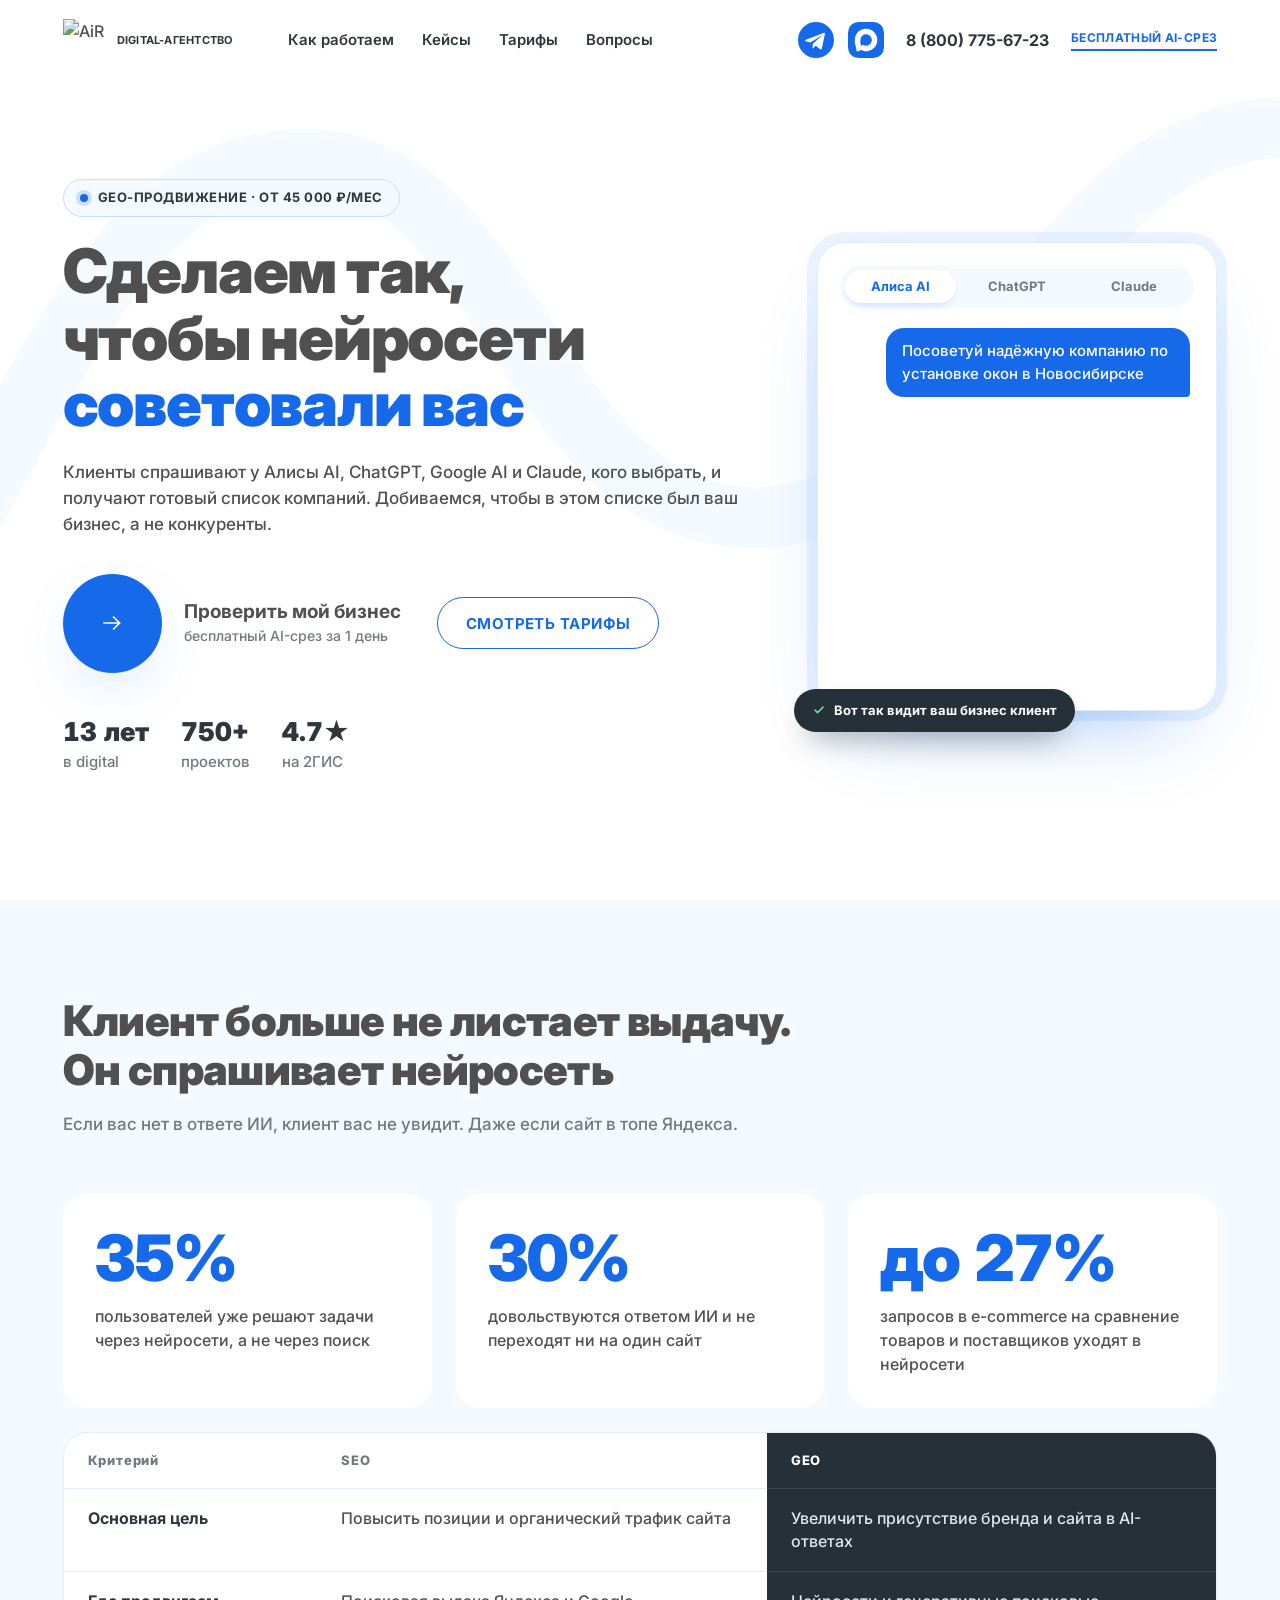
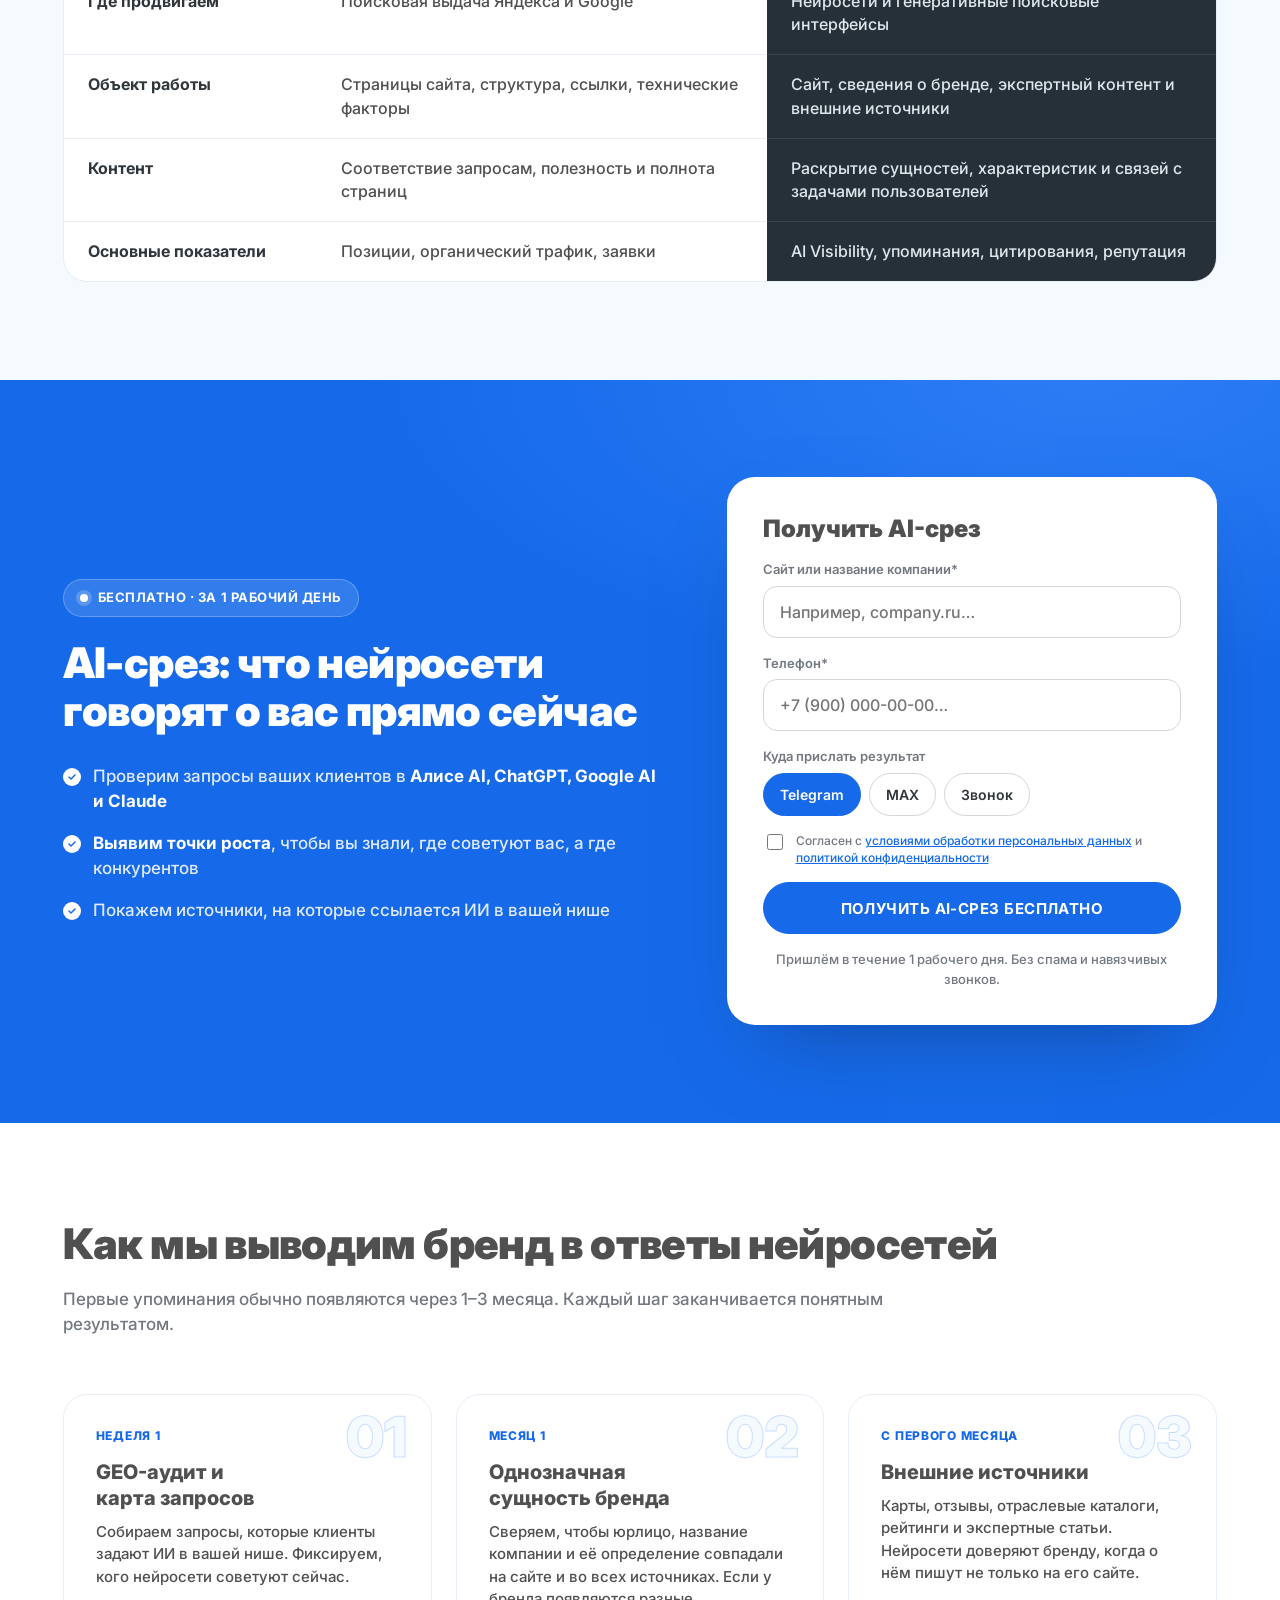
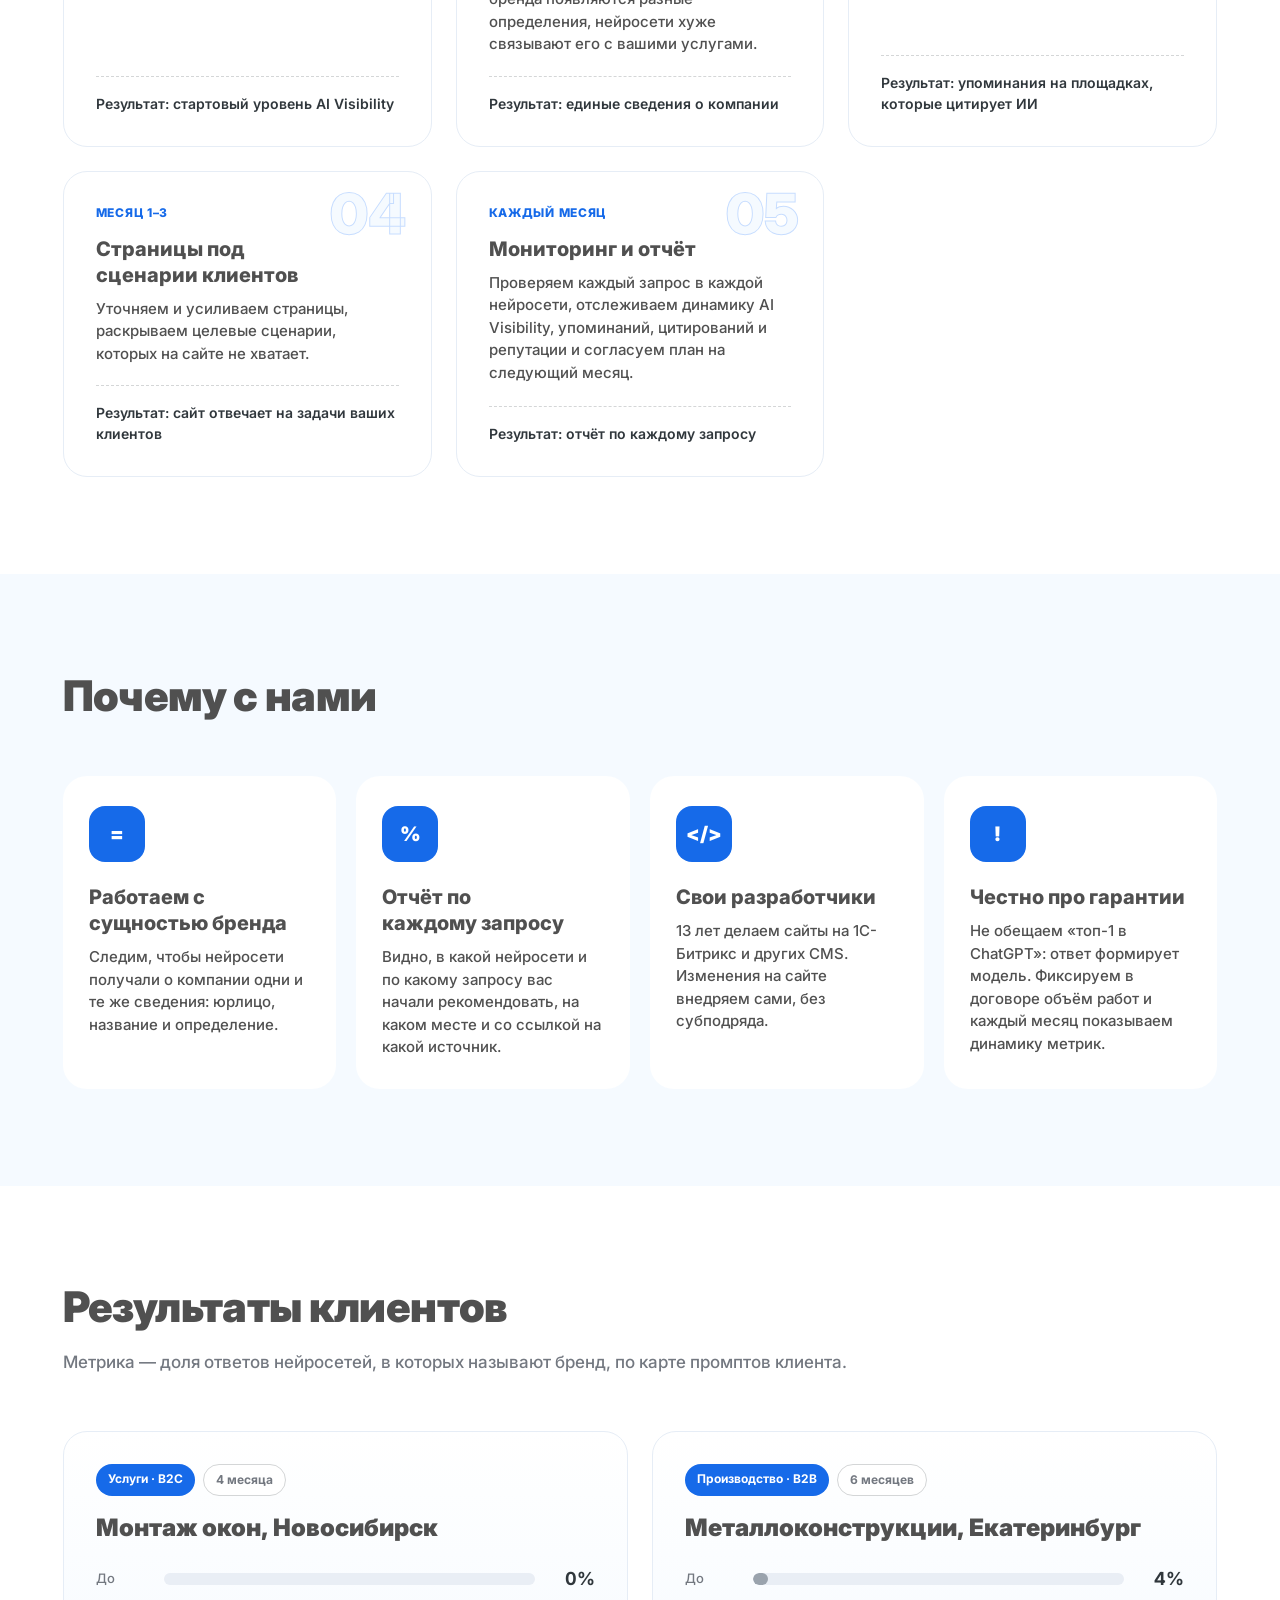
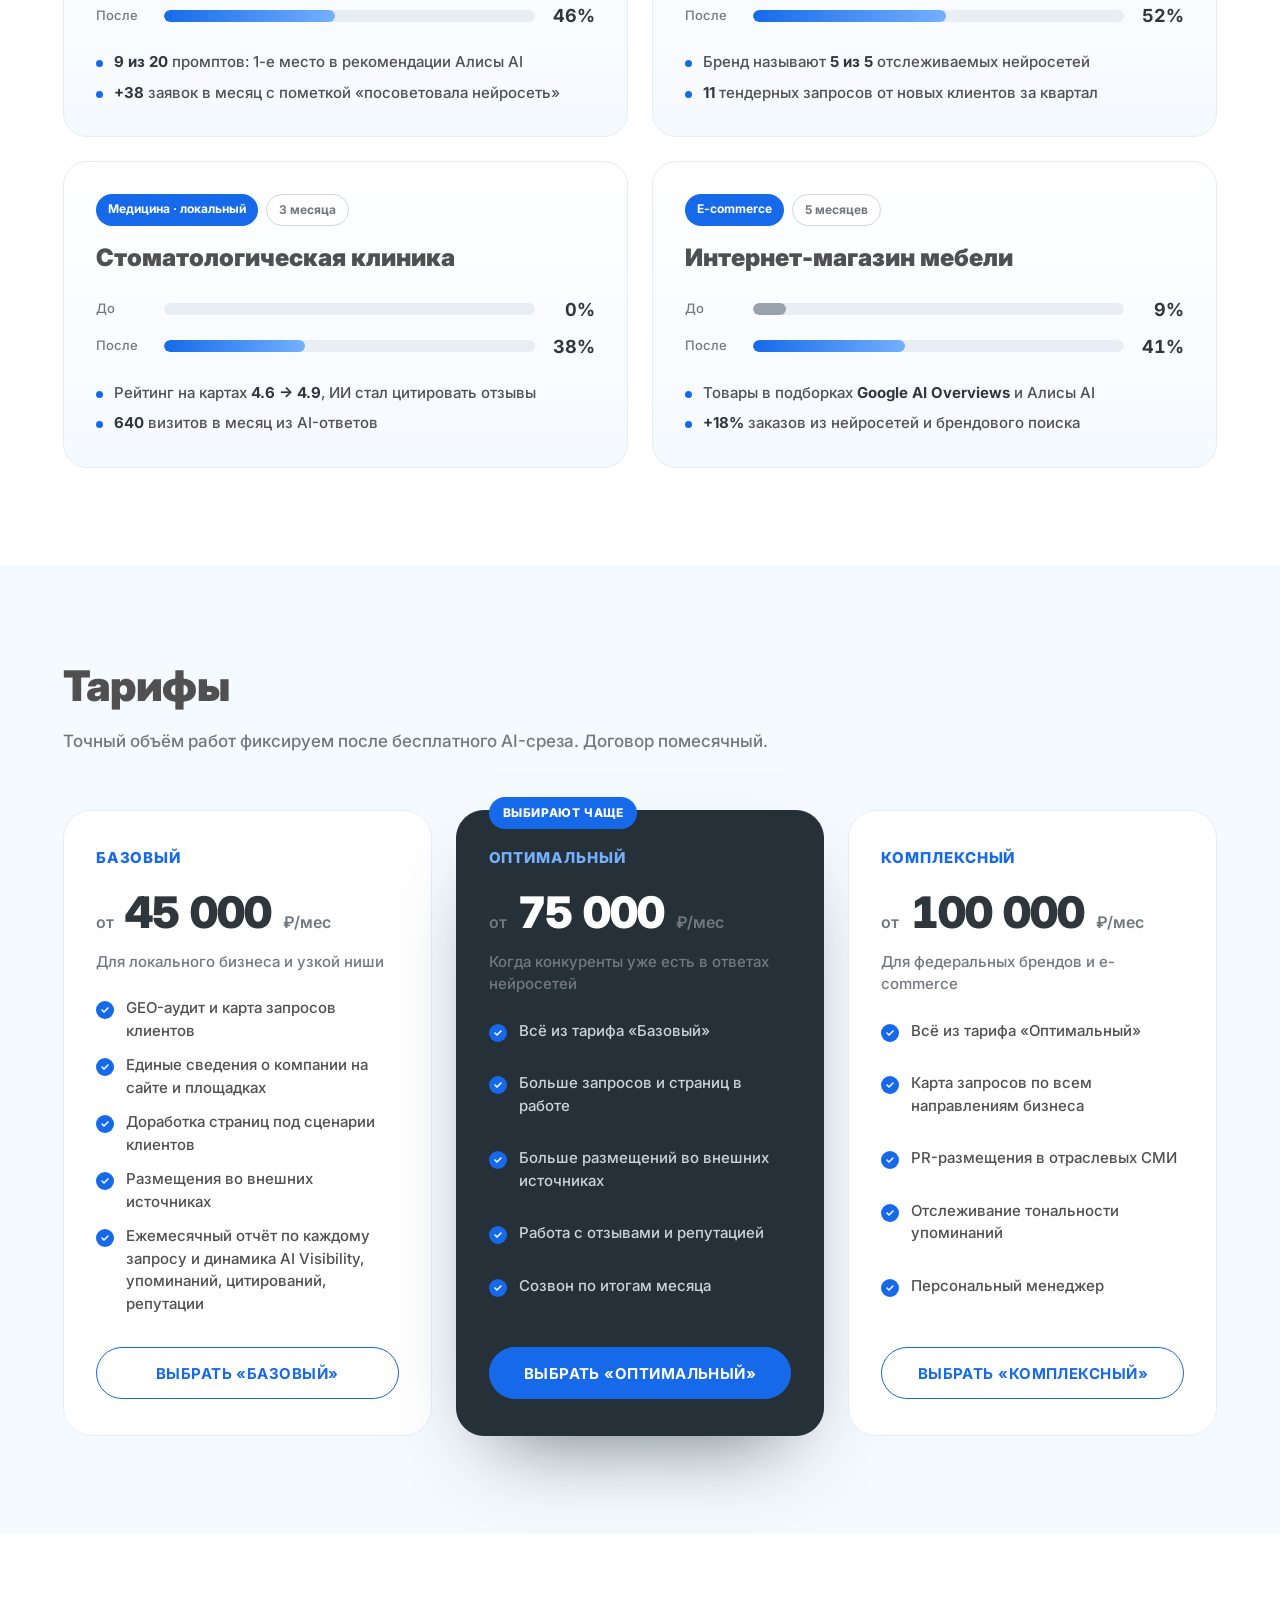
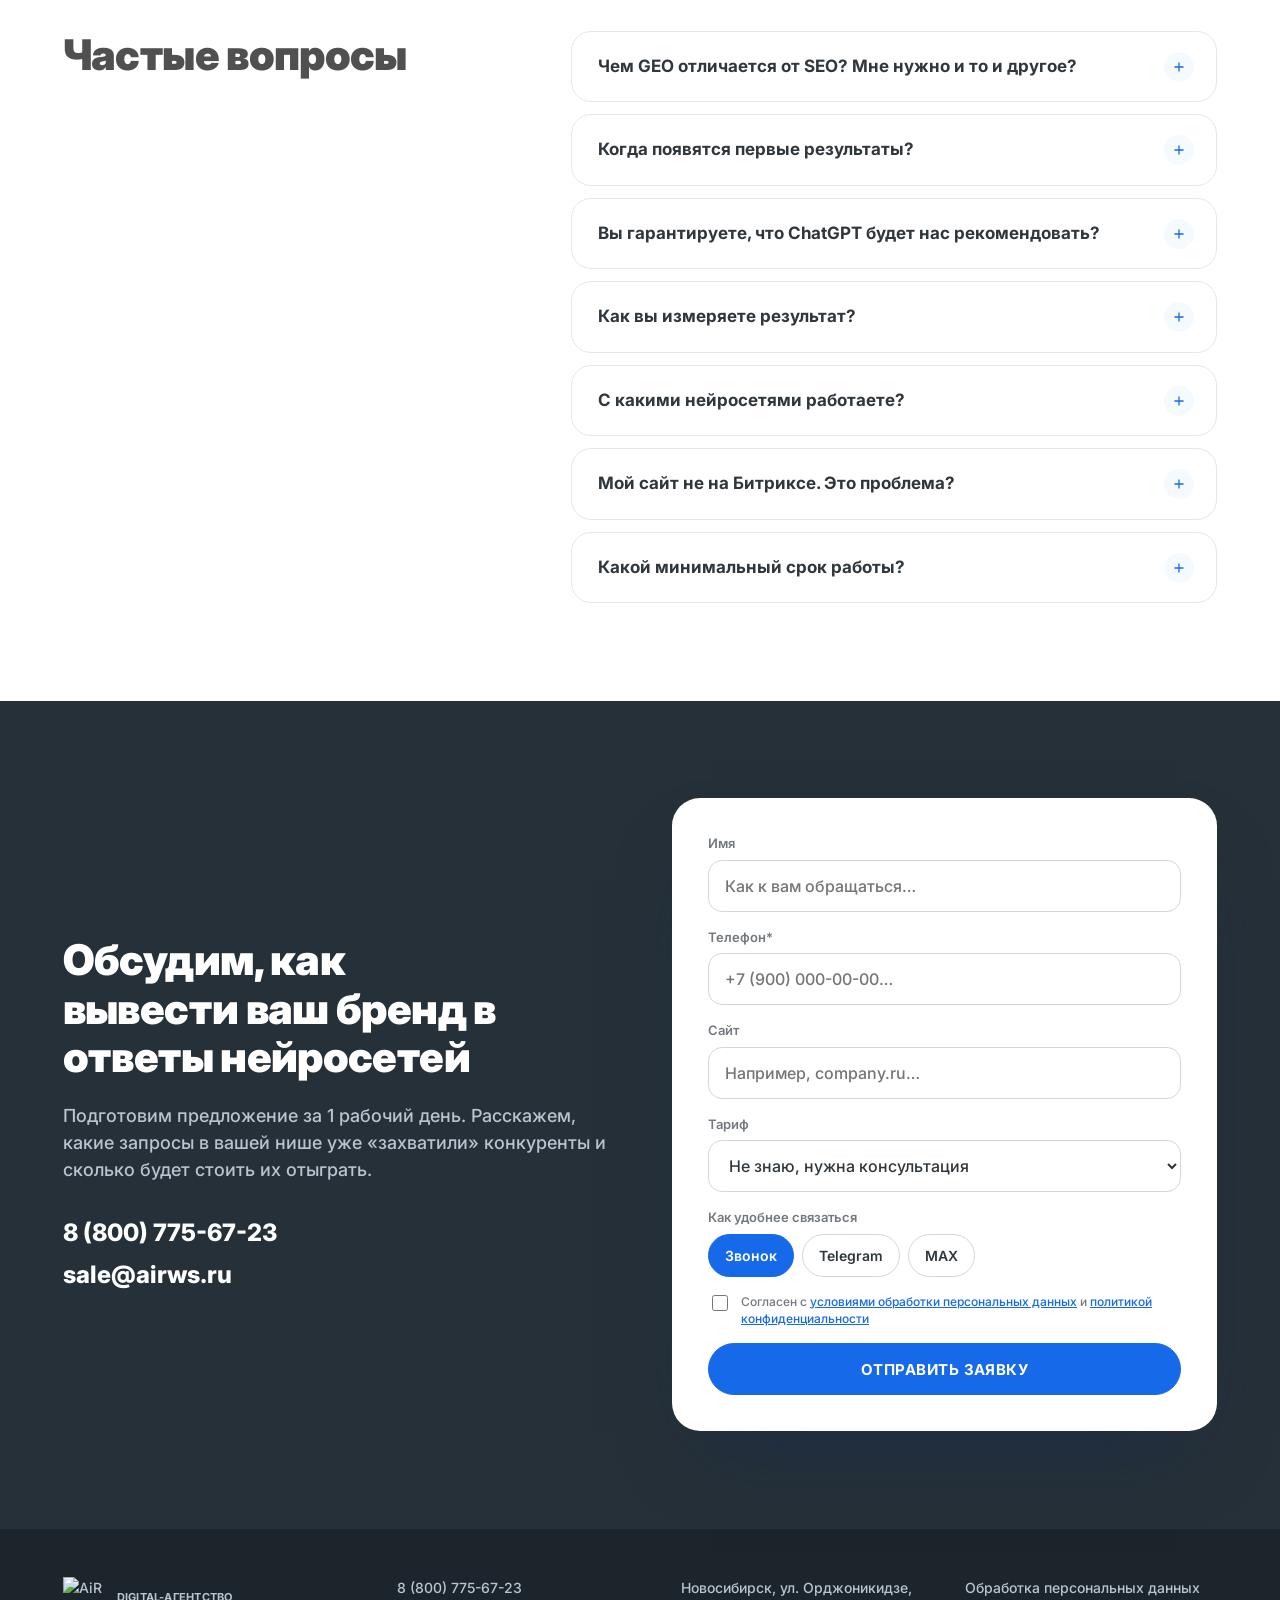
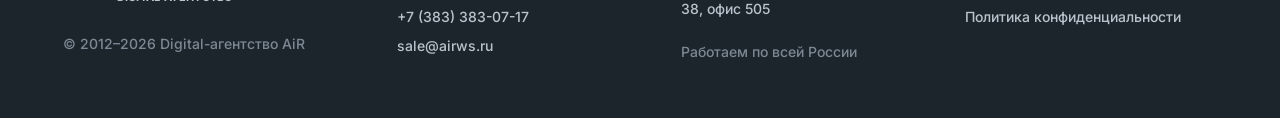
==== commit e9ddeccf: "GEO: вернули отчёт по каждому запросу в каждой нейросети (сервис мониторинга это умеет) Co-Authored-" ====
--- a/index.html
+++ b/index.html
@@ -6,7 +6,7 @@
   <title>GEO-продвижение в нейросетях от 45 000 ₽ — AiR</title>
   <meta name="description" content="Добиваемся, чтобы Алиса AI, ChatGPT, Google AI и Claude рекомендовали ваш бизнес. Бесплатный AI-срез за 1 день. Тарифы от 45 000 ₽ в месяц.">
   <meta property="og:title" content="GEO-продвижение: нейросети рекомендуют ваш бизнес — AiR">
-  <meta property="og:description" content="Бесплатный AI-срез за 1 день. Тарифы от 45 000 ₽/мес. Свои разработчики, ежемесячный отчёт с динамикой.">
+  <meta property="og:description" content="Бесплатный AI-срез за 1 день. Тарифы от 45 000 ₽/мес. Свои разработчики, отчёт по каждому запросу в каждой нейросети.">
   <meta property="og:type" content="website">
   <meta name="theme-color" content="#ffffff">
   <link rel="icon" href="https://www.airws.ru/favicon.ico">
@@ -165,7 +165,7 @@
       <li class="step reveal"><div class="step__when">Месяц 1</div><h3>Однозначная сущность бренда</h3><p>Сверяем, чтобы юрлицо, название компании и её определение совпадали на сайте и во всех источниках. Если у бренда появляются разные определения, нейросети хуже связывают его с вашими услугами.</p><div class="step__res">Результат: единые сведения о компании</div></li>
       <li class="step reveal"><div class="step__when">С первого месяца</div><h3>Внешние источники</h3><p>Карты, отзывы, отраслевые каталоги, рейтинги и экспертные статьи. Нейросети доверяют бренду, когда о нём пишут не только на его сайте.</p><div class="step__res">Результат: упоминания на площадках, которые цитирует ИИ</div></li>
       <li class="step reveal"><div class="step__when">Месяц 1–3</div><h3>Страницы под сценарии клиентов</h3><p>Уточняем и усиливаем страницы, раскрываем целевые сценарии, которых на сайте не хватает.</p><div class="step__res">Результат: сайт отвечает на задачи ваших клиентов</div></li>
-      <li class="step reveal"><div class="step__when">Каждый месяц</div><h3>Мониторинг и отчёт</h3><p>Отслеживаем динамику AI Visibility, упоминаний, цитирований и репутации и согласуем план на следующий месяц.</p><div class="step__res">Результат: отчёт с динамикой метрик</div></li>
+      <li class="step reveal"><div class="step__when">Каждый месяц</div><h3>Мониторинг и отчёт</h3><p>Проверяем каждый запрос в каждой нейросети, отслеживаем динамику AI Visibility, упоминаний, цитирований и репутации и согласуем план на следующий месяц.</p><div class="step__res">Результат: отчёт по каждому запросу</div></li>
     </ol>
   </div>
 </section>
@@ -181,9 +181,9 @@
         <p>Следим, чтобы нейросети получали о компании одни и те же сведения: юрлицо, название и определение.</p>
       </div>
       <div class="why-card reveal">
-        <div class="why-card__icon">↗</div>
-        <h3>Внешние источники сразу</h3>
-        <p>Размещения на площадках, которым доверяет ИИ, начинаем с первого месяца, а не после работ на сайте.</p>
+        <div class="why-card__icon">%</div>
+        <h3>Отчёт по каждому запросу</h3>
+        <p>Видно, в какой нейросети и по какому запросу вас начали рекомендовать, на каком месте и со ссылкой на какой источник.</p>
       </div>
       <div class="why-card reveal">
         <div class="why-card__icon">&lt;/&gt;</div>
@@ -274,7 +274,7 @@
           <li>Единые сведения о компании на сайте и площадках</li>
           <li>Доработка страниц под сценарии клиентов</li>
           <li>Размещения во внешних источниках</li>
-          <li>Ежемесячный отчёт: AI Visibility, упоминания, цитирования, репутация</li>
+          <li>Ежемесячный отчёт по каждому запросу и динамика AI Visibility, упоминаний, цитирований, репутации</li>
         </ul>
         <a href="#lead" class="btn btn--outline btn--block" data-goal="tariff_base" data-plan="Базовый">Выбрать «Базовый»</a>
       </div>
@@ -316,8 +316,8 @@
     <div class="faq__list">
       <details class="reveal"><summary>Чем GEO отличается от SEO? Мне нужно и то и другое?</summary><p>SEO повышает позиции и органический трафик сайта, GEO увеличивает присутствие бренда в ответах нейросетей. Они дополняют друг друга: ИИ часто берёт источники из топа поиска. Если SEO у вас уже есть, GEO усиливает его.</p></details>
       <details class="reveal"><summary>Когда появятся первые результаты?</summary><p>Изменения на сайте и новые упоминания во внешних источниках нейросети подхватывают за 1–3 месяца. Устойчивый результат по всей карте запросов — 4–6 месяцев.</p></details>
-      <details class="reveal"><summary>Вы гарантируете, что ChatGPT будет нас рекомендовать?</summary><p>Нет, и никто честно не может: ответ формирует модель. Мы гарантируем объём работ по договору и прозрачный замер: каждый месяц вы видите динамику AI Visibility, упоминаний, цитирований и репутации.</p></details>
-      <details class="reveal"><summary>Как вы измеряете результат?</summary><p>Отслеживаем четыре показателя: AI Visibility (насколько часто бренд появляется в ответах нейросетей), упоминания, цитирования сайта и репутацию. Дополнительно смотрим переходы из нейросетей в Метрике и заявки с пометкой «посоветовала нейросеть».</p></details>
+      <details class="reveal"><summary>Вы гарантируете, что ChatGPT будет нас рекомендовать?</summary><p>Нет, и никто честно не может: ответ формирует модель. Мы гарантируем объём работ по договору и прозрачный замер: каждый месяц вы видите, по каким запросам и в каких нейросетях вас называют, и динамику AI Visibility, упоминаний, цитирований и репутации.</p></details>
+      <details class="reveal"><summary>Как вы измеряете результат?</summary><p>Проверяем каждый запрос из карты в каждой нейросети и отслеживаем четыре показателя: AI Visibility (насколько часто бренд появляется в ответах нейросетей), упоминания, цитирования сайта и репутацию. Дополнительно смотрим переходы из нейросетей в Метрике и заявки с пометкой «посоветовала нейросеть».</p></details>
       <details class="reveal"><summary>С какими нейросетями работаете?</summary><p>В первую очередь с самыми популярными: Алиса AI, ChatGPT, Google AI, Claude и DeepSeek. Также Perplexity, Gemini, Qwen, Grok и GigaChat. Набор подбираем под то, где ищут ваши клиенты.</p></details>
       <details class="reveal"><summary>Мой сайт не на Битриксе. Это проблема?</summary><p>Нет. Работаем с WordPress, Tilda, OpenCart, самописными CMS и маркетплейсами. Если доступа к коду нет, передадим вашему разработчику готовые правки.</p></details>
       <details class="reveal"><summary>Какой минимальный срок работы?</summary><p>Рекомендуем начинать минимум с 3 месяцев: за меньший срок нейросети не успевают переобучиться на новых источниках. Договор помесячный, отчёт каждый месяц.</p></details>
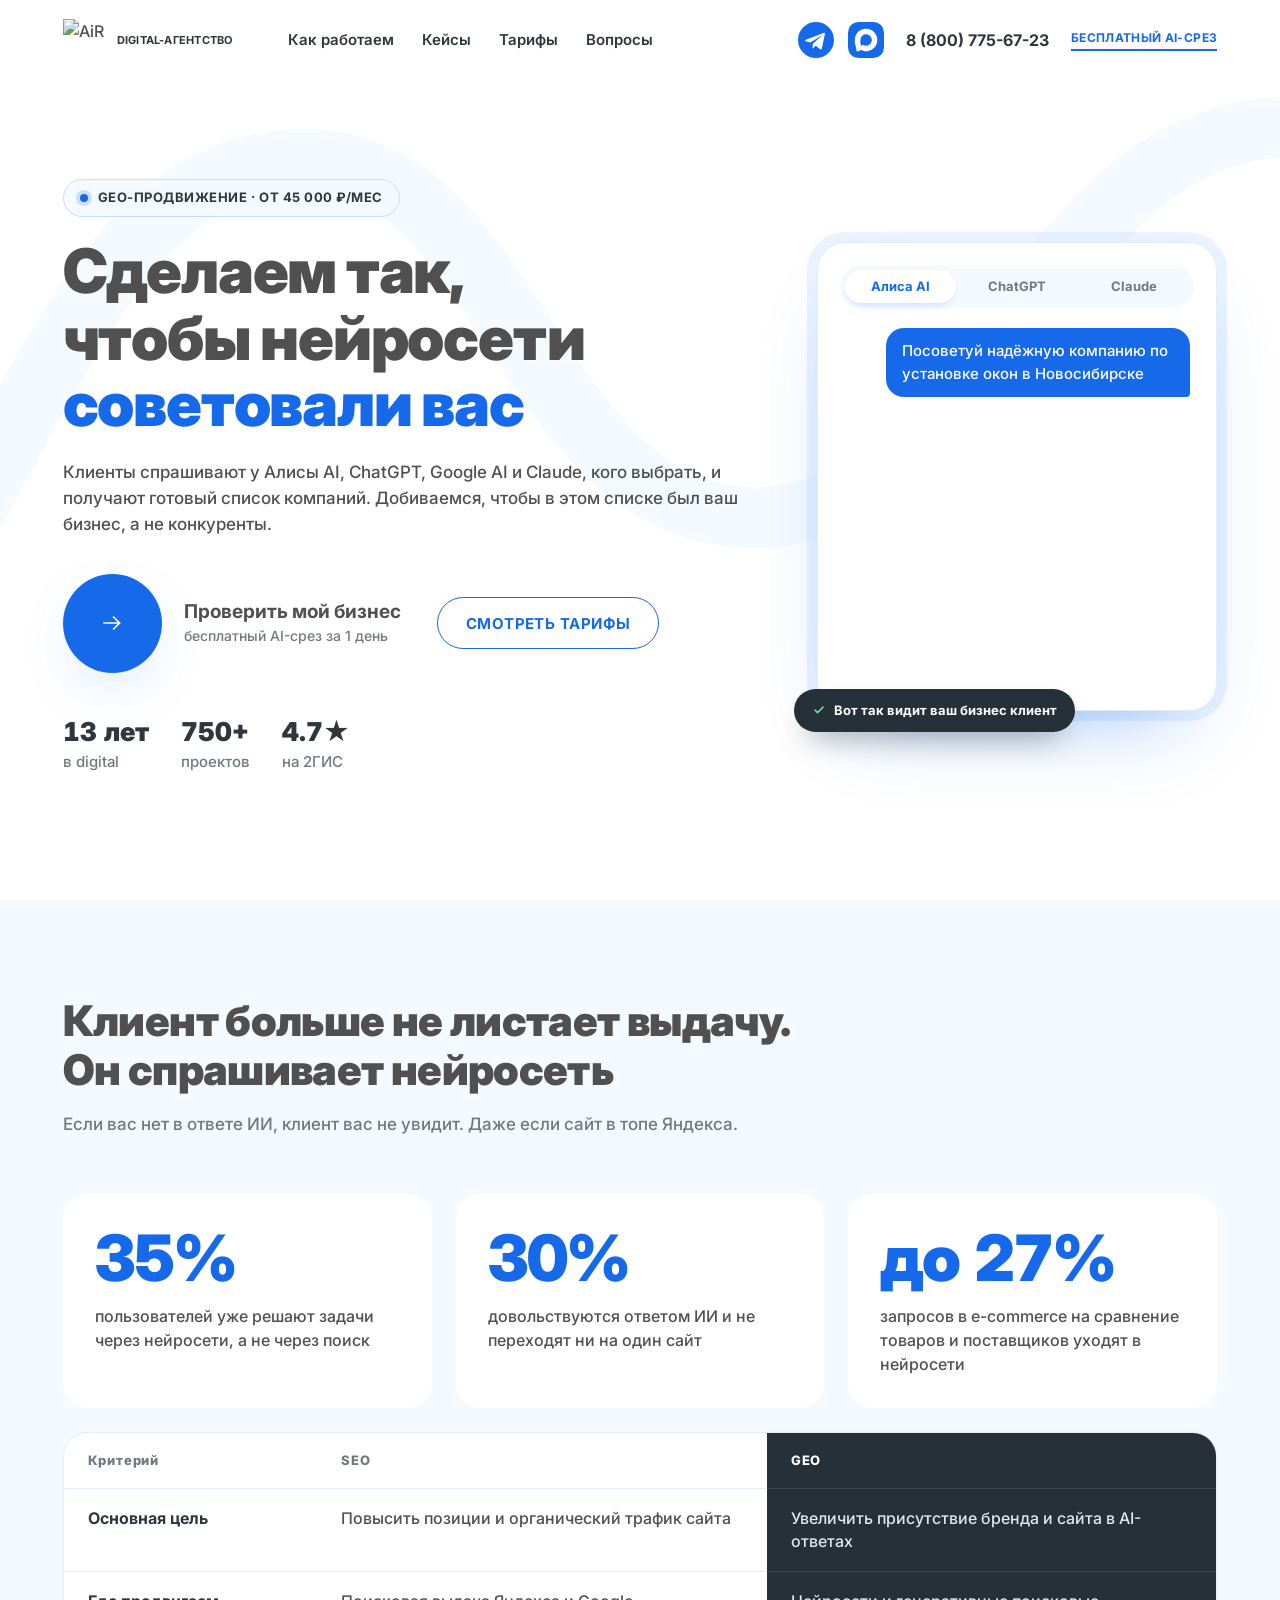
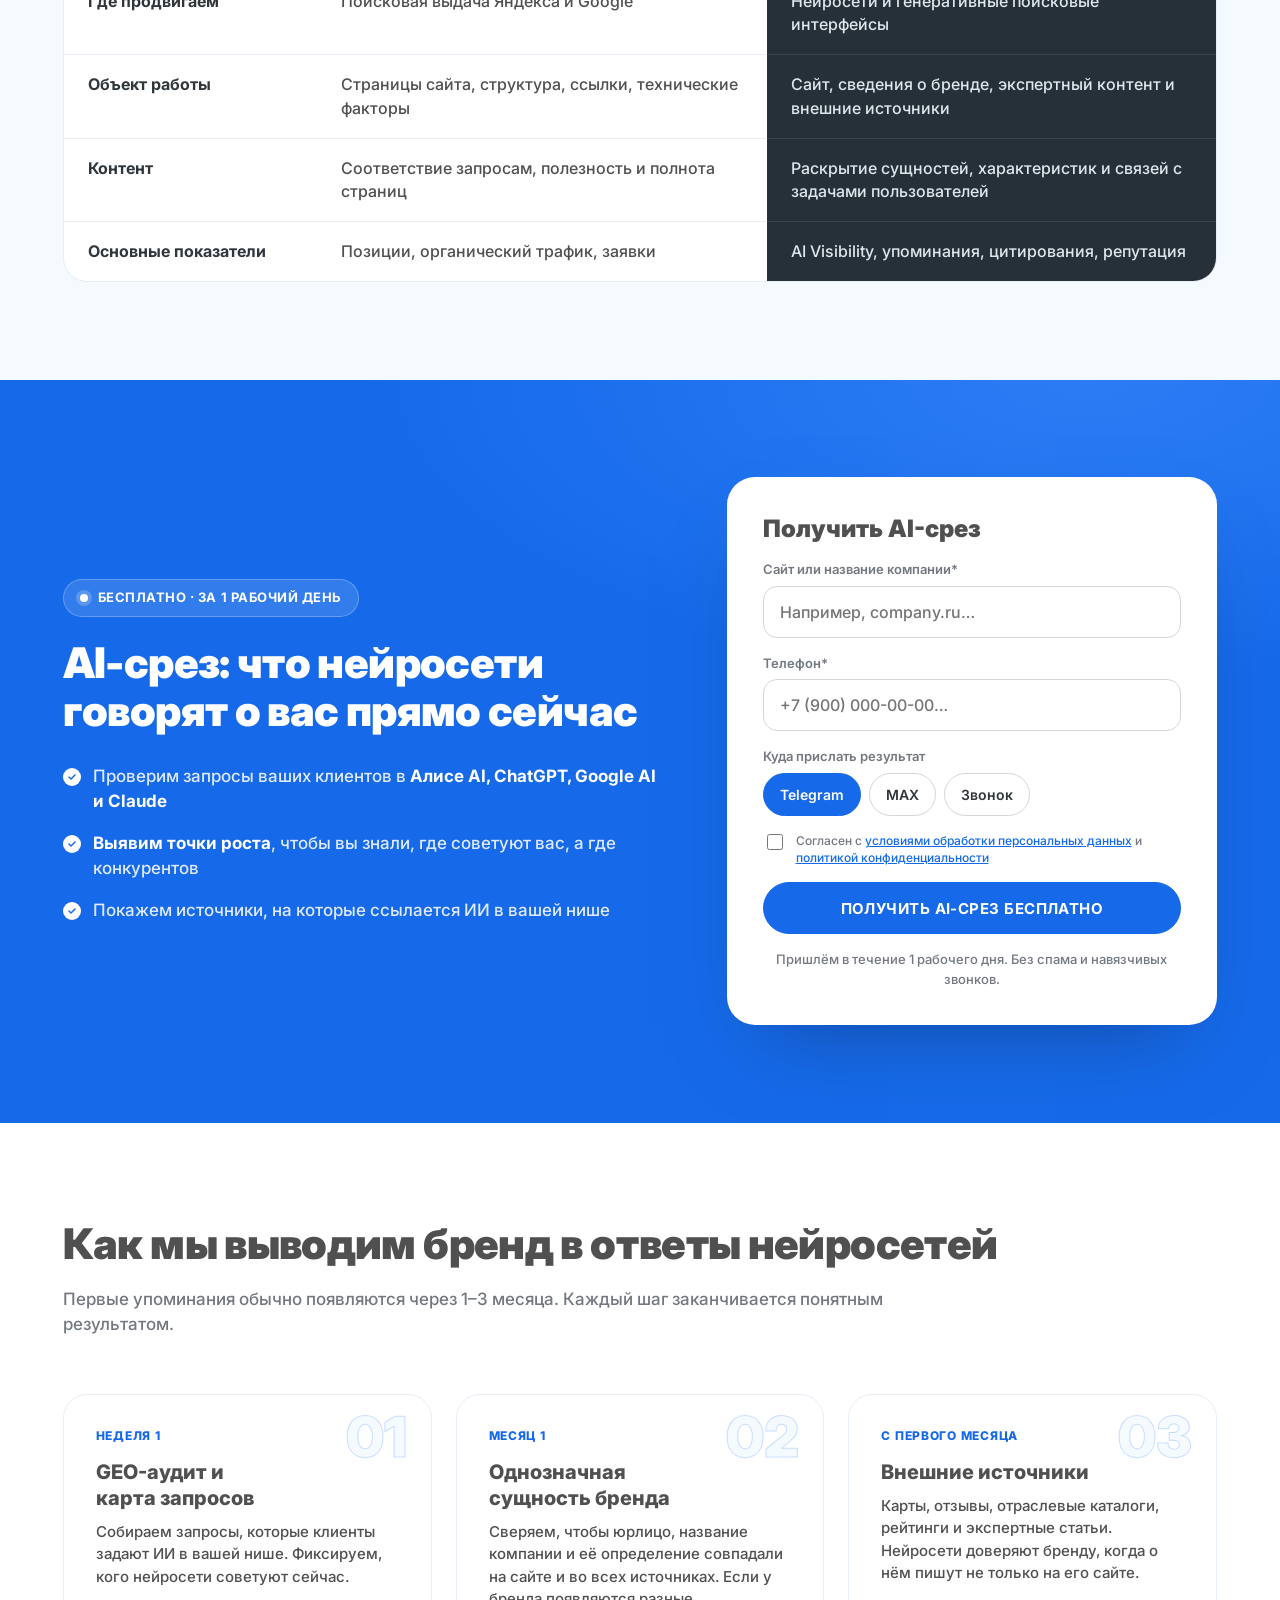
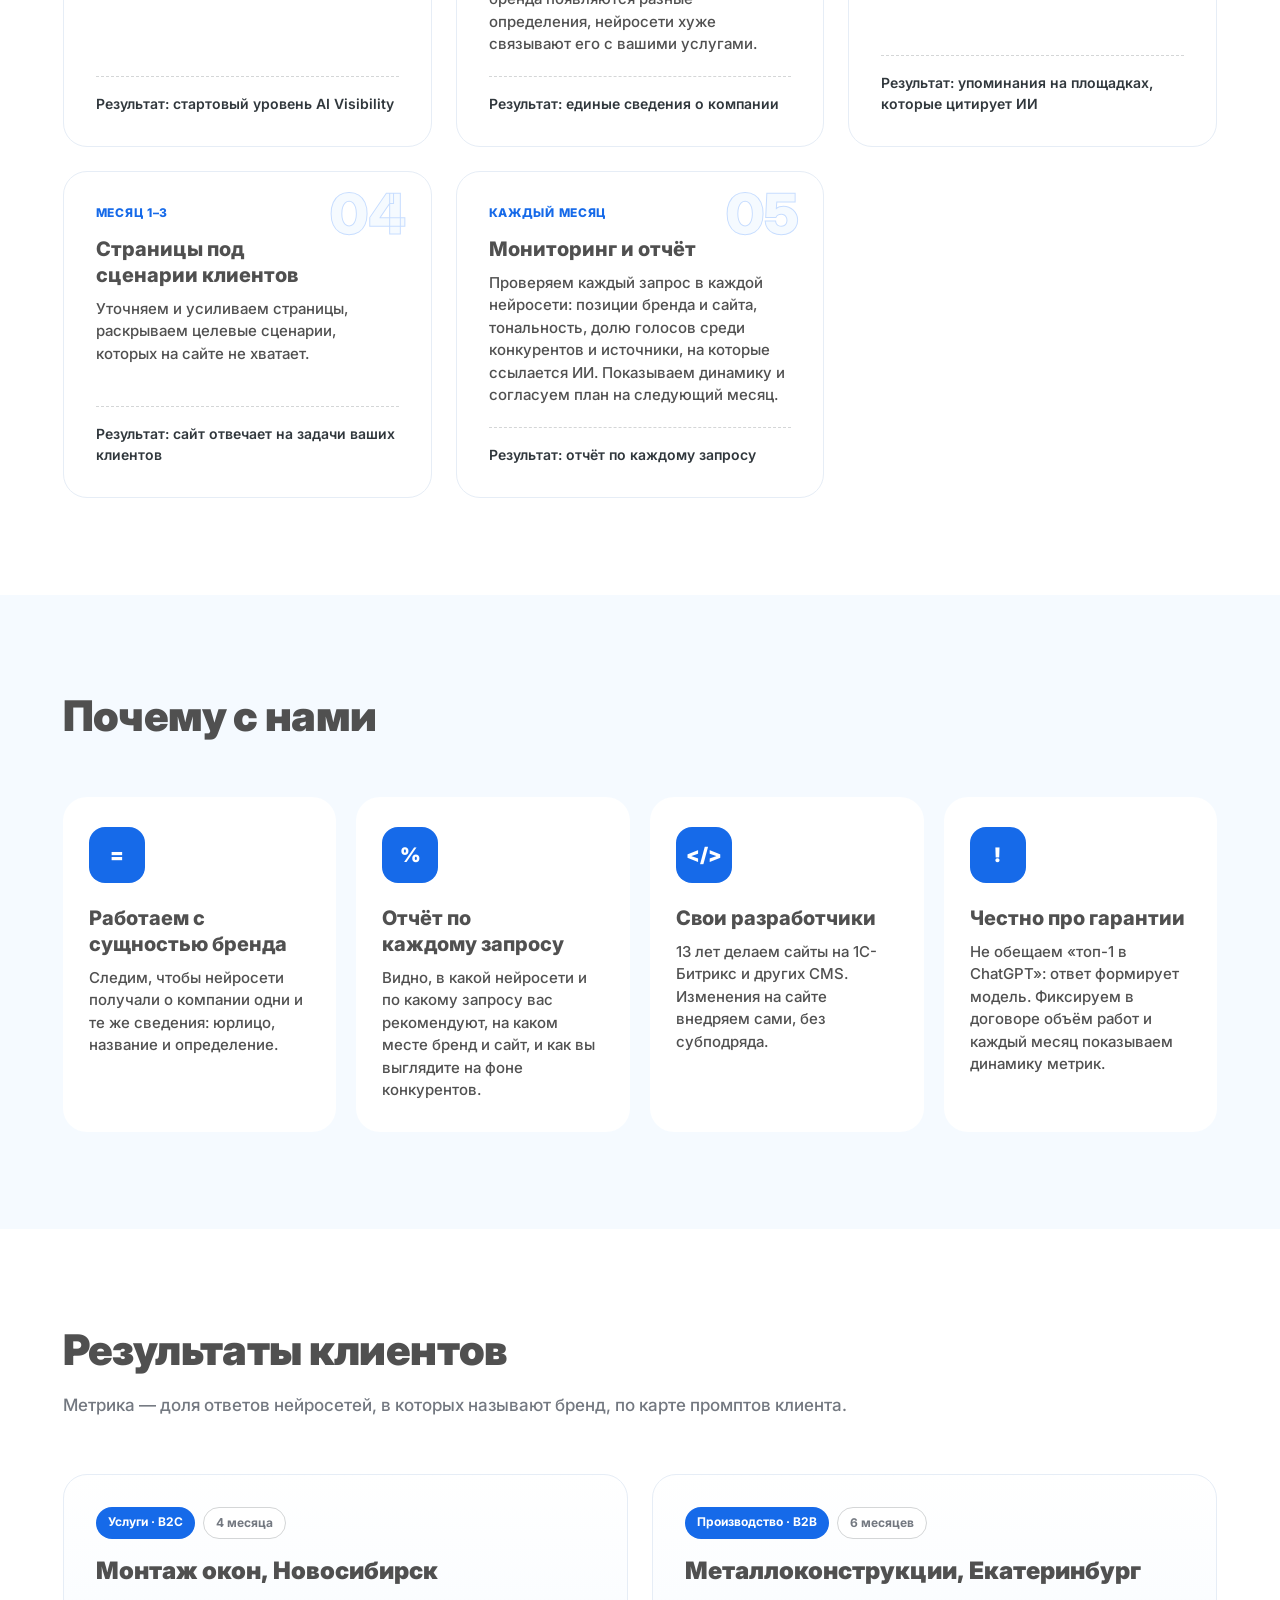
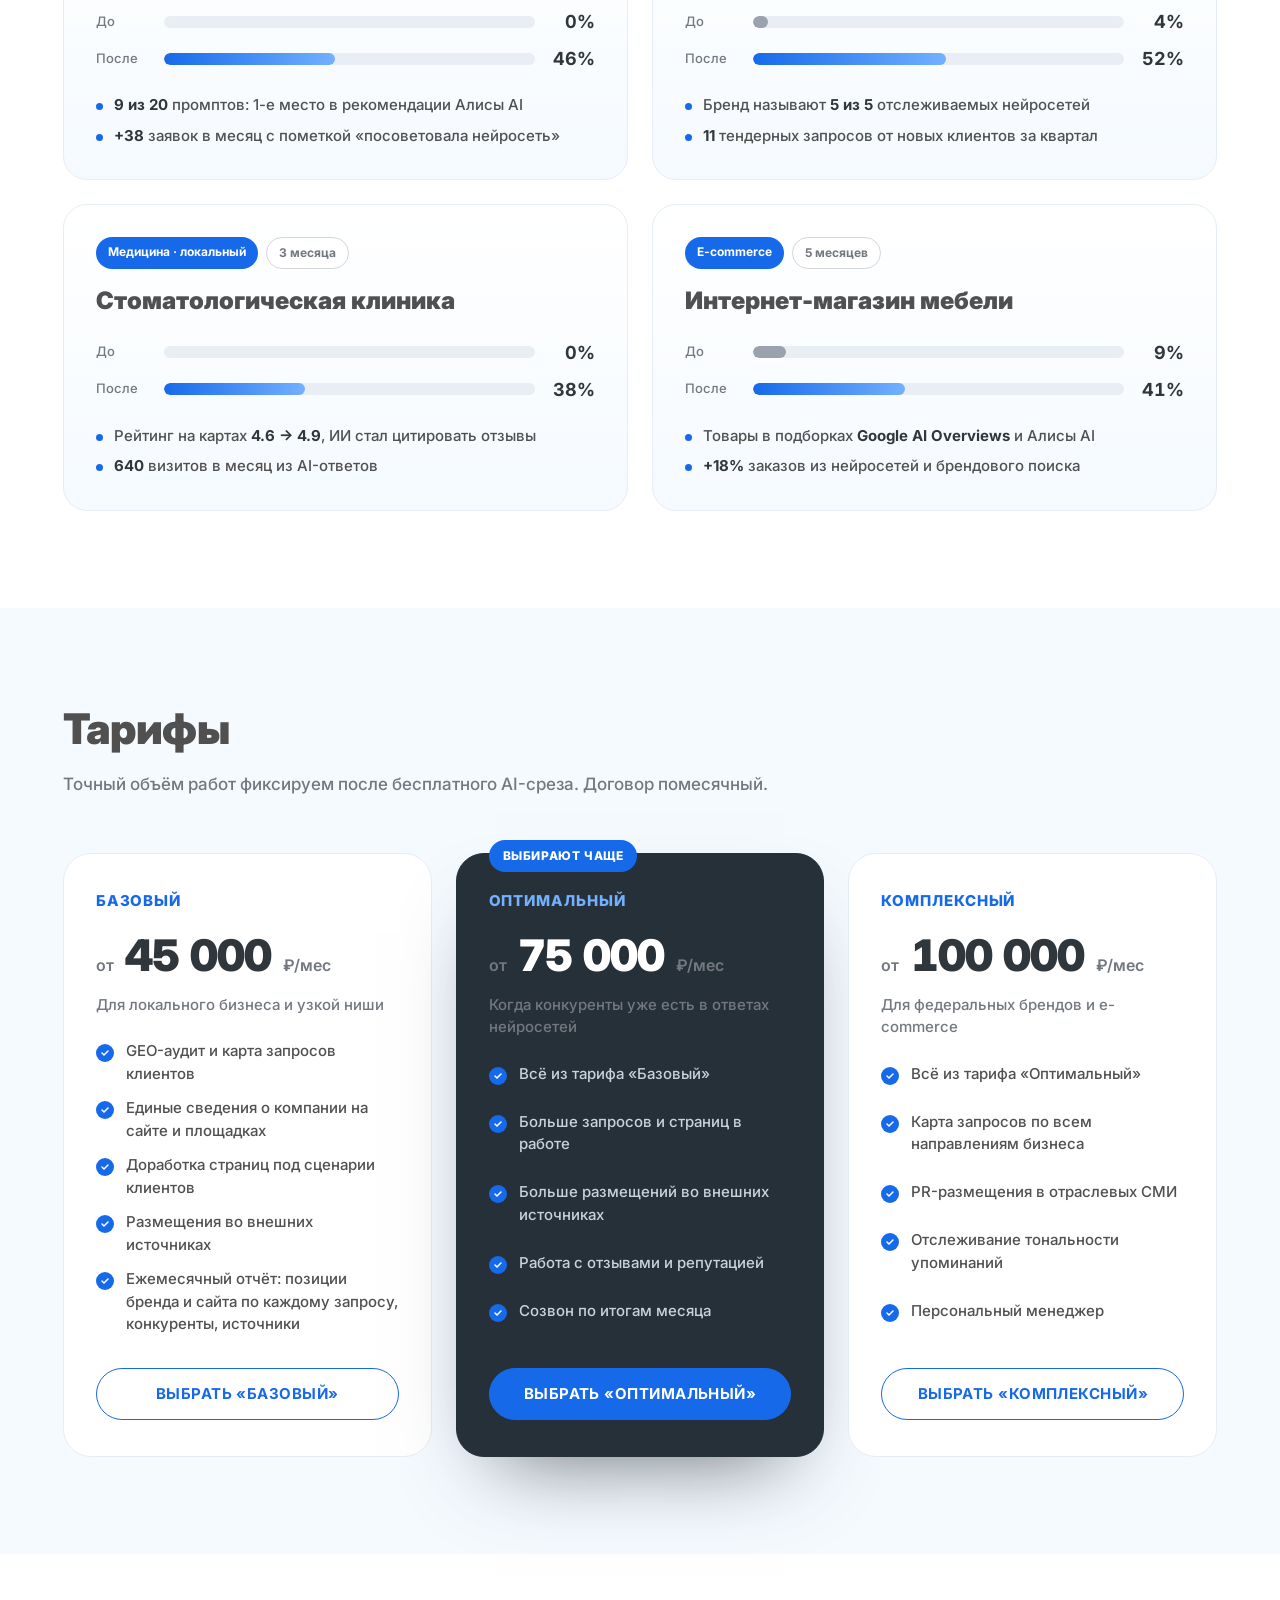
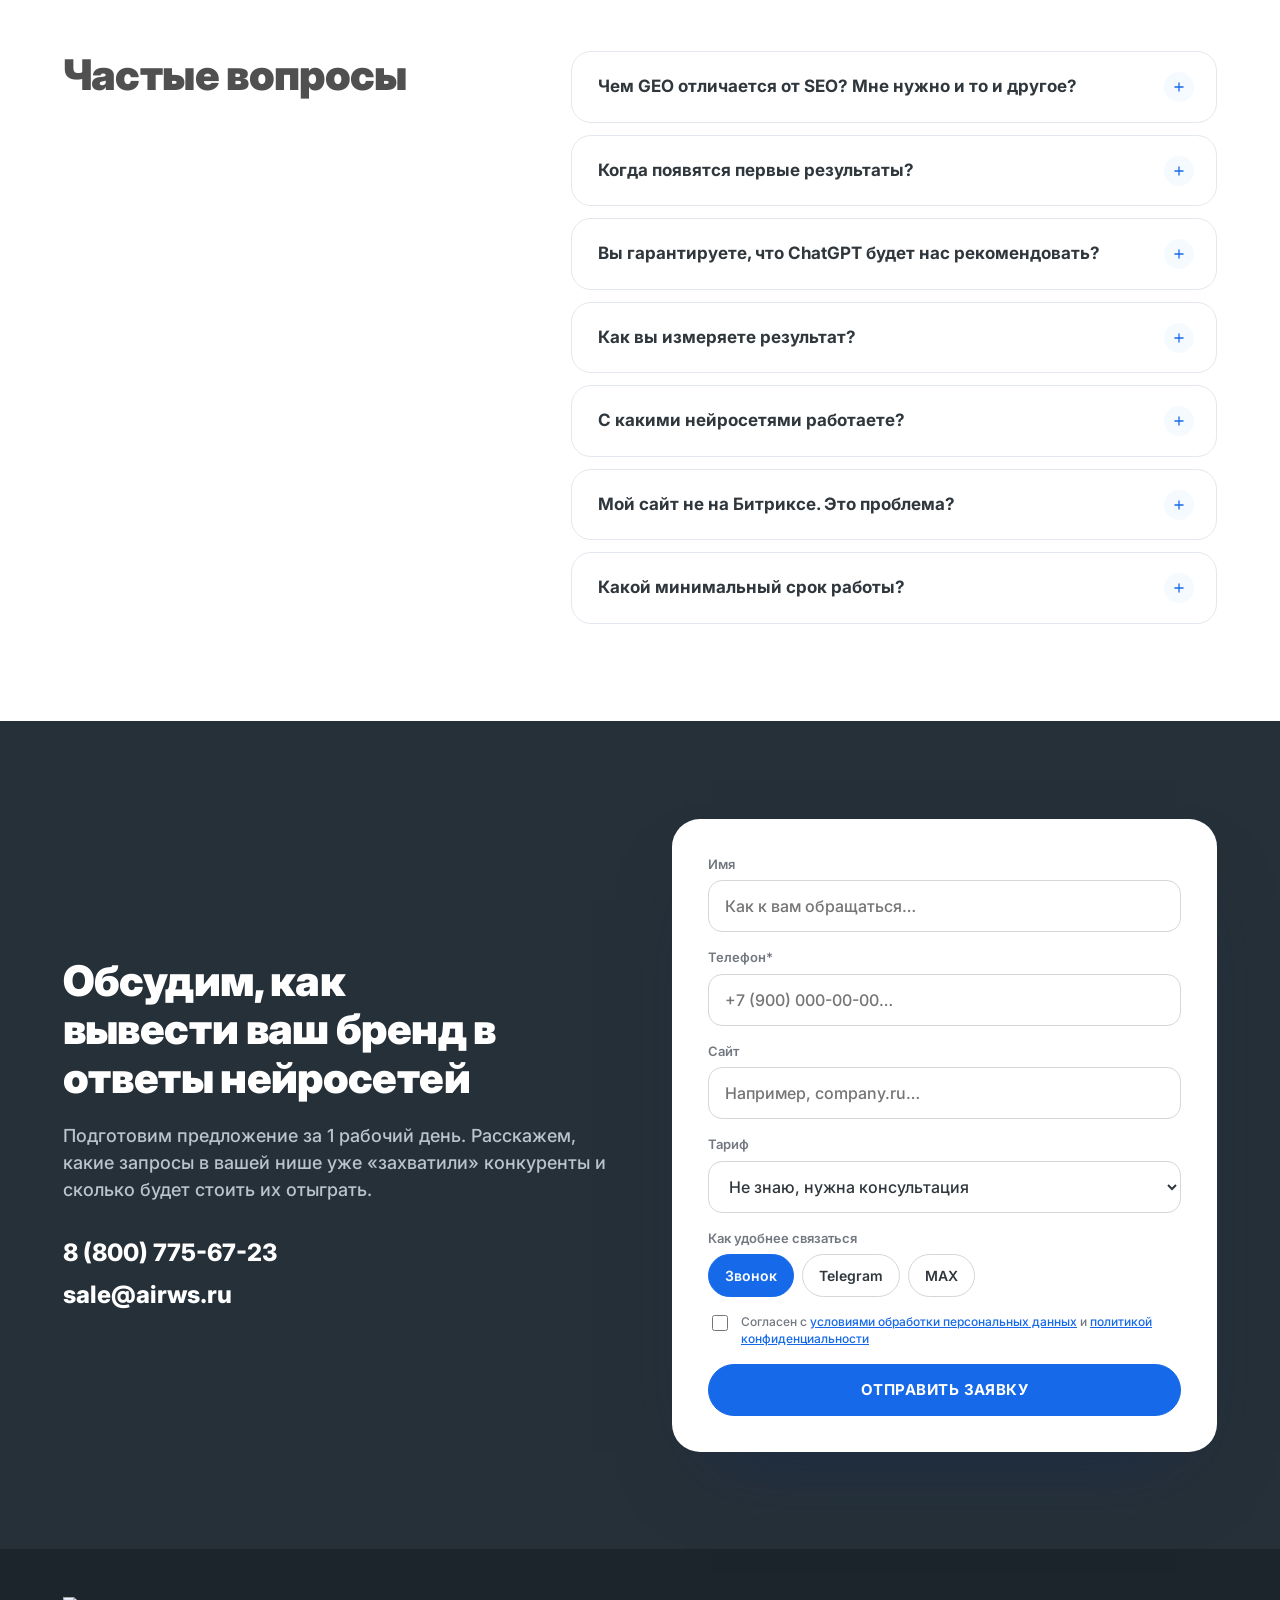
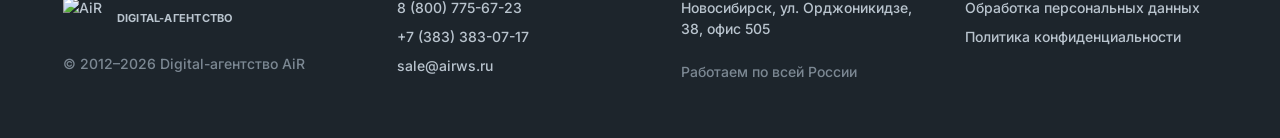
==== commit be9149e7: "GEO: отчёт по образцу сервиса мониторинга (видимость, доля голосов, тональность, позиции бренда и са" ====
--- a/index.html
+++ b/index.html
@@ -13,7 +13,7 @@
   <link rel="preconnect" href="https://fonts.googleapis.com">
   <link rel="preconnect" href="https://fonts.gstatic.com" crossorigin>
   <link href="https://fonts.googleapis.com/css2?family=Inter:wght@400;500;600;700;800;900&display=swap" rel="stylesheet">
-  <link rel="stylesheet" href="assets/css/style.css?v=9">
+  <link rel="stylesheet" href="assets/css/style.css?v=10">
 
   <!-- Яндекс.Метрика. ID счётчика задаётся в assets/js/main.js (YM_ID) — здесь он же. -->
   <script>
@@ -165,7 +165,7 @@
       <li class="step reveal"><div class="step__when">Месяц 1</div><h3>Однозначная сущность бренда</h3><p>Сверяем, чтобы юрлицо, название компании и её определение совпадали на сайте и во всех источниках. Если у бренда появляются разные определения, нейросети хуже связывают его с вашими услугами.</p><div class="step__res">Результат: единые сведения о компании</div></li>
       <li class="step reveal"><div class="step__when">С первого месяца</div><h3>Внешние источники</h3><p>Карты, отзывы, отраслевые каталоги, рейтинги и экспертные статьи. Нейросети доверяют бренду, когда о нём пишут не только на его сайте.</p><div class="step__res">Результат: упоминания на площадках, которые цитирует ИИ</div></li>
       <li class="step reveal"><div class="step__when">Месяц 1–3</div><h3>Страницы под сценарии клиентов</h3><p>Уточняем и усиливаем страницы, раскрываем целевые сценарии, которых на сайте не хватает.</p><div class="step__res">Результат: сайт отвечает на задачи ваших клиентов</div></li>
-      <li class="step reveal"><div class="step__when">Каждый месяц</div><h3>Мониторинг и отчёт</h3><p>Проверяем каждый запрос в каждой нейросети, отслеживаем динамику AI Visibility, упоминаний, цитирований и репутации и согласуем план на следующий месяц.</p><div class="step__res">Результат: отчёт по каждому запросу</div></li>
+      <li class="step reveal"><div class="step__when">Каждый месяц</div><h3>Мониторинг и отчёт</h3><p>Проверяем каждый запрос в каждой нейросети: позиции бренда и сайта, тональность, долю голосов среди конкурентов и источники, на которые ссылается ИИ. Показываем динамику и согласуем план на следующий месяц.</p><div class="step__res">Результат: отчёт по каждому запросу</div></li>
     </ol>
   </div>
 </section>
@@ -183,7 +183,7 @@
       <div class="why-card reveal">
         <div class="why-card__icon">%</div>
         <h3>Отчёт по каждому запросу</h3>
-        <p>Видно, в какой нейросети и по какому запросу вас начали рекомендовать, на каком месте и со ссылкой на какой источник.</p>
+        <p>Видно, в какой нейросети и по какому запросу вас рекомендуют, на каком месте бренд и сайт, и как вы выглядите на фоне конкурентов.</p>
       </div>
       <div class="why-card reveal">
         <div class="why-card__icon">&lt;/&gt;</div>
@@ -274,7 +274,7 @@
           <li>Единые сведения о компании на сайте и площадках</li>
           <li>Доработка страниц под сценарии клиентов</li>
           <li>Размещения во внешних источниках</li>
-          <li>Ежемесячный отчёт по каждому запросу и динамика AI Visibility, упоминаний, цитирований, репутации</li>
+          <li>Ежемесячный отчёт: позиции бренда и сайта по каждому запросу, конкуренты, источники</li>
         </ul>
         <a href="#lead" class="btn btn--outline btn--block" data-goal="tariff_base" data-plan="Базовый">Выбрать «Базовый»</a>
       </div>
@@ -317,8 +317,8 @@
       <details class="reveal"><summary>Чем GEO отличается от SEO? Мне нужно и то и другое?</summary><p>SEO повышает позиции и органический трафик сайта, GEO увеличивает присутствие бренда в ответах нейросетей. Они дополняют друг друга: ИИ часто берёт источники из топа поиска. Если SEO у вас уже есть, GEO усиливает его.</p></details>
       <details class="reveal"><summary>Когда появятся первые результаты?</summary><p>Изменения на сайте и новые упоминания во внешних источниках нейросети подхватывают за 1–3 месяца. Устойчивый результат по всей карте запросов — 4–6 месяцев.</p></details>
       <details class="reveal"><summary>Вы гарантируете, что ChatGPT будет нас рекомендовать?</summary><p>Нет, и никто честно не может: ответ формирует модель. Мы гарантируем объём работ по договору и прозрачный замер: каждый месяц вы видите, по каким запросам и в каких нейросетях вас называют, и динамику AI Visibility, упоминаний, цитирований и репутации.</p></details>
-      <details class="reveal"><summary>Как вы измеряете результат?</summary><p>Проверяем каждый запрос из карты в каждой нейросети и отслеживаем четыре показателя: AI Visibility (насколько часто бренд появляется в ответах нейросетей), упоминания, цитирования сайта и репутацию. Дополнительно смотрим переходы из нейросетей в Метрике и заявки с пометкой «посоветовала нейросеть».</p></details>
-      <details class="reveal"><summary>С какими нейросетями работаете?</summary><p>В первую очередь с самыми популярными: Алиса AI, ChatGPT, Google AI, Claude и DeepSeek. Также Perplexity, Gemini, Qwen, Grok и GigaChat. Набор подбираем под то, где ищут ваши клиенты.</p></details>
+      <details class="reveal"><summary>Как вы измеряете результат?</summary><p>Проверяем каждый запрос из карты в каждой нейросети и отслеживаем четыре показателя: AI Visibility (как часто бренд появляется в ответах и какова его доля голосов среди конкурентов), упоминания, цитирования (место вашего сайта среди источников ответа) и репутацию (тональность упоминаний). Дополнительно смотрим переходы из нейросетей в Метрике и заявки с пометкой «посоветовала нейросеть».</p></details>
+      <details class="reveal"><summary>С какими нейросетями работаете?</summary><p>В первую очередь с самыми популярными: Алиса AI, ChatGPT, Google AI, Claude и DeepSeek. Также Perplexity, Gemini, Qwen и Поиск с Алисой. Набор подбираем под то, где ищут ваши клиенты.</p></details>
       <details class="reveal"><summary>Мой сайт не на Битриксе. Это проблема?</summary><p>Нет. Работаем с WordPress, Tilda, OpenCart, самописными CMS и маркетплейсами. Если доступа к коду нет, передадим вашему разработчику готовые правки.</p></details>
       <details class="reveal"><summary>Какой минимальный срок работы?</summary><p>Рекомендуем начинать минимум с 3 месяцев: за меньший срок нейросети не успевают переобучиться на новых источниках. Договор помесячный, отчёт каждый месяц.</p></details>
     </div>
--- a/assets/css/style.css
+++ b/assets/css/style.css
@@ -549,3 +549,6 @@
   .vs tbody th { padding-bottom: 8px; }
   .vs td::before { content: attr(data-label) ": "; font-weight: 700; }
 }
+
+/* Длинные слова в заголовках кейсов на планшетах */
+.case h3 { hyphens: auto; overflow-wrap: break-word; }
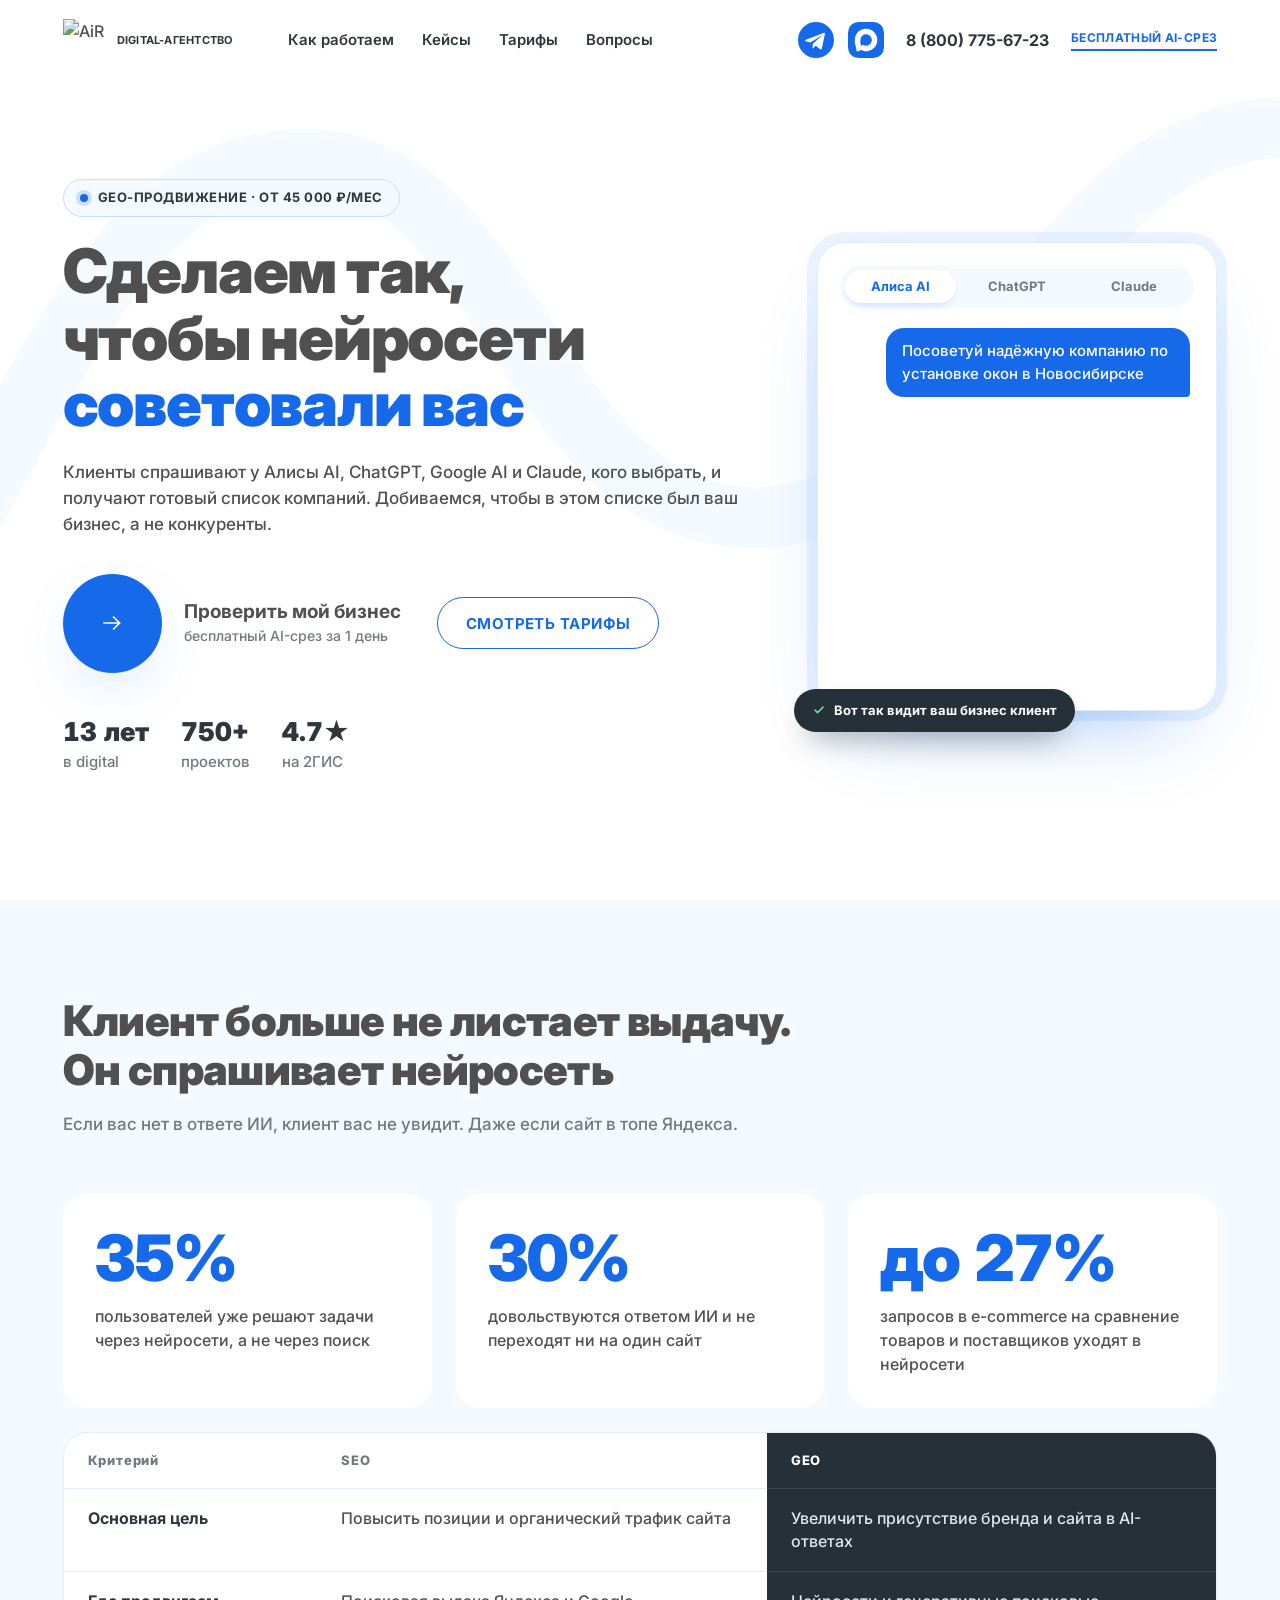
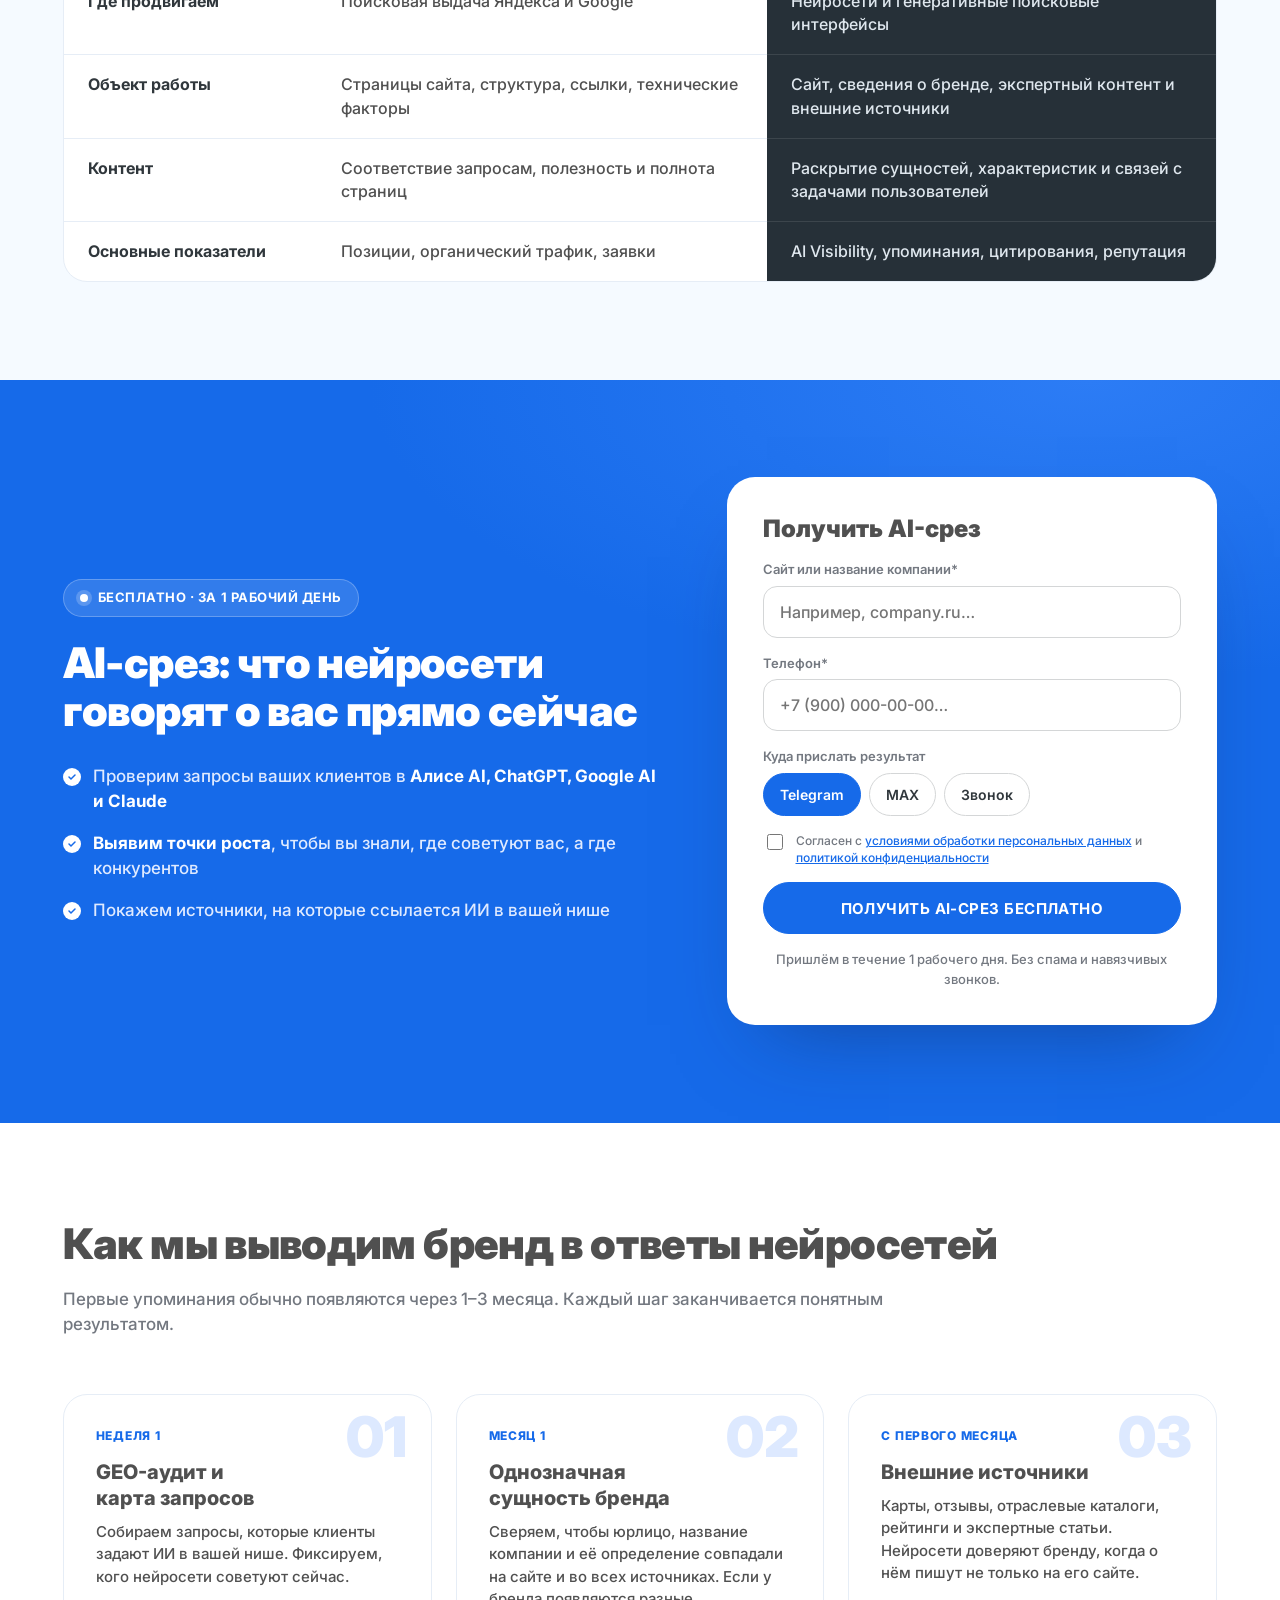
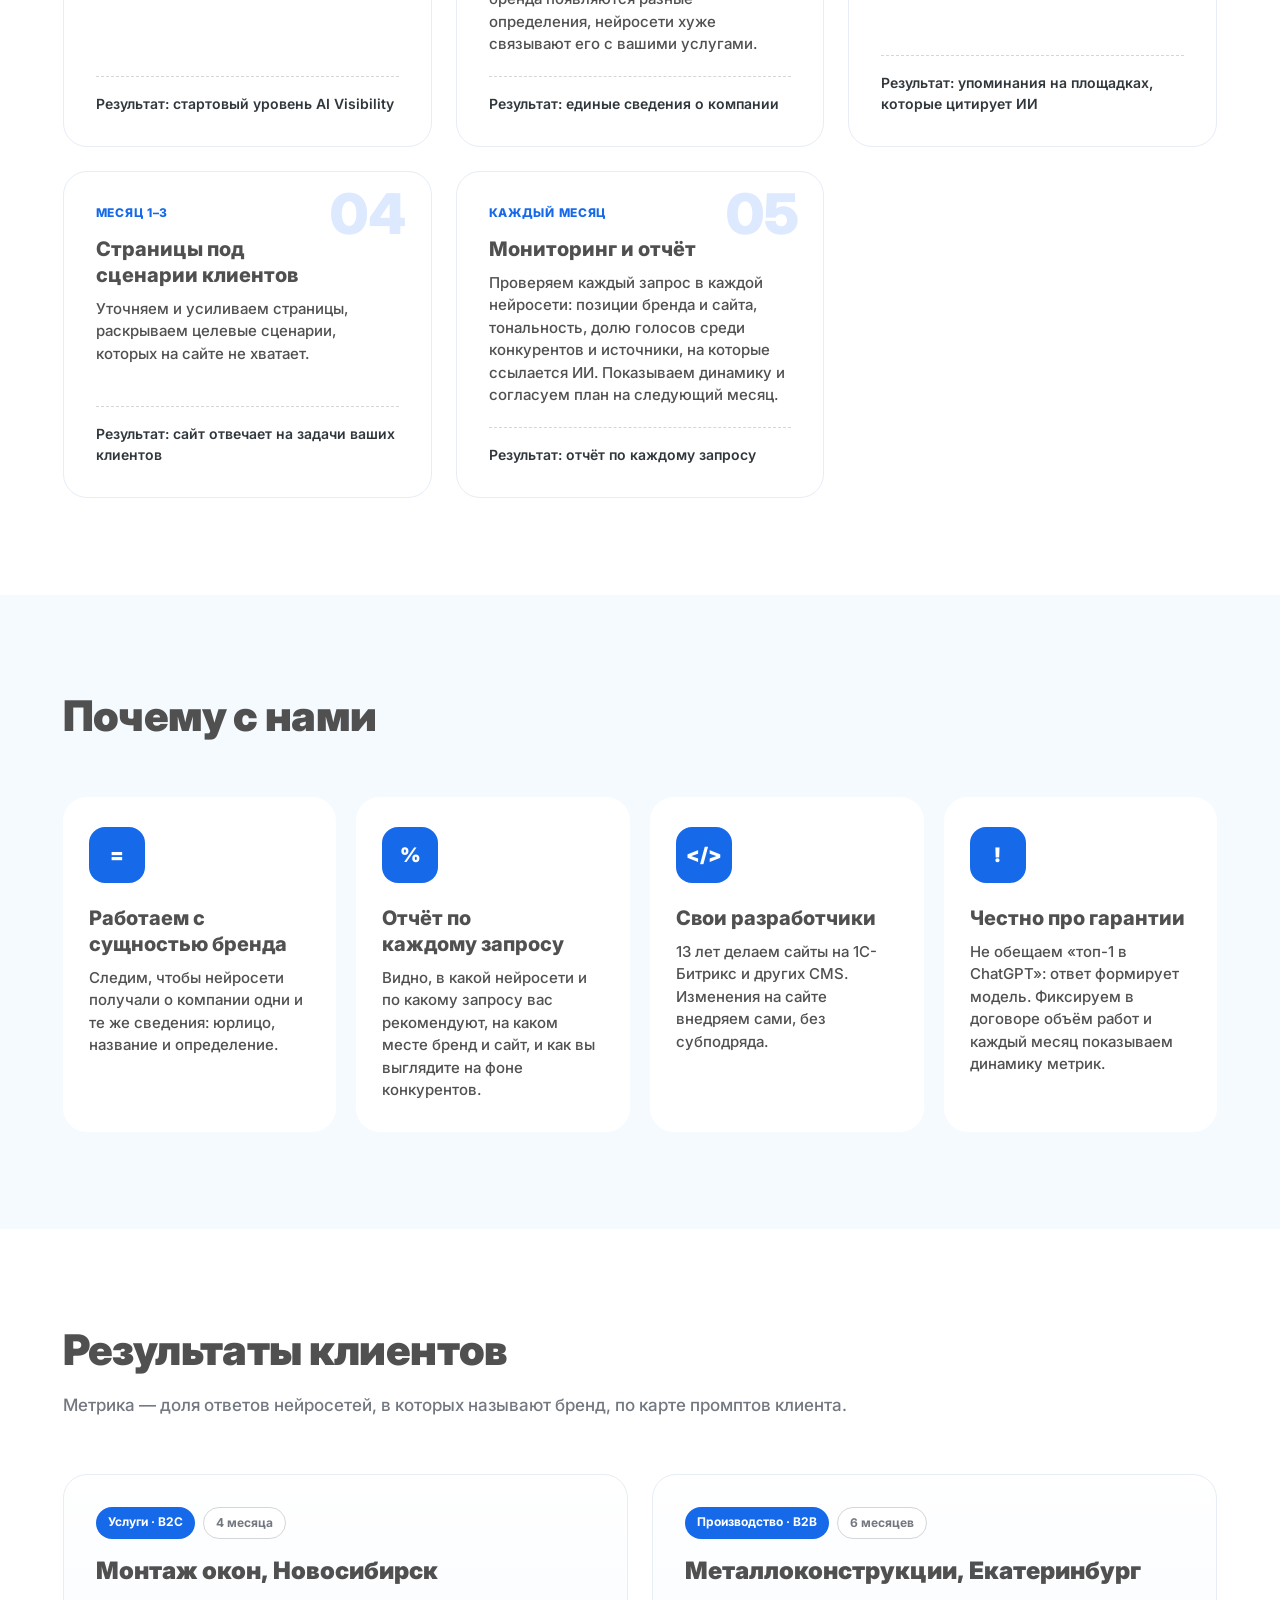
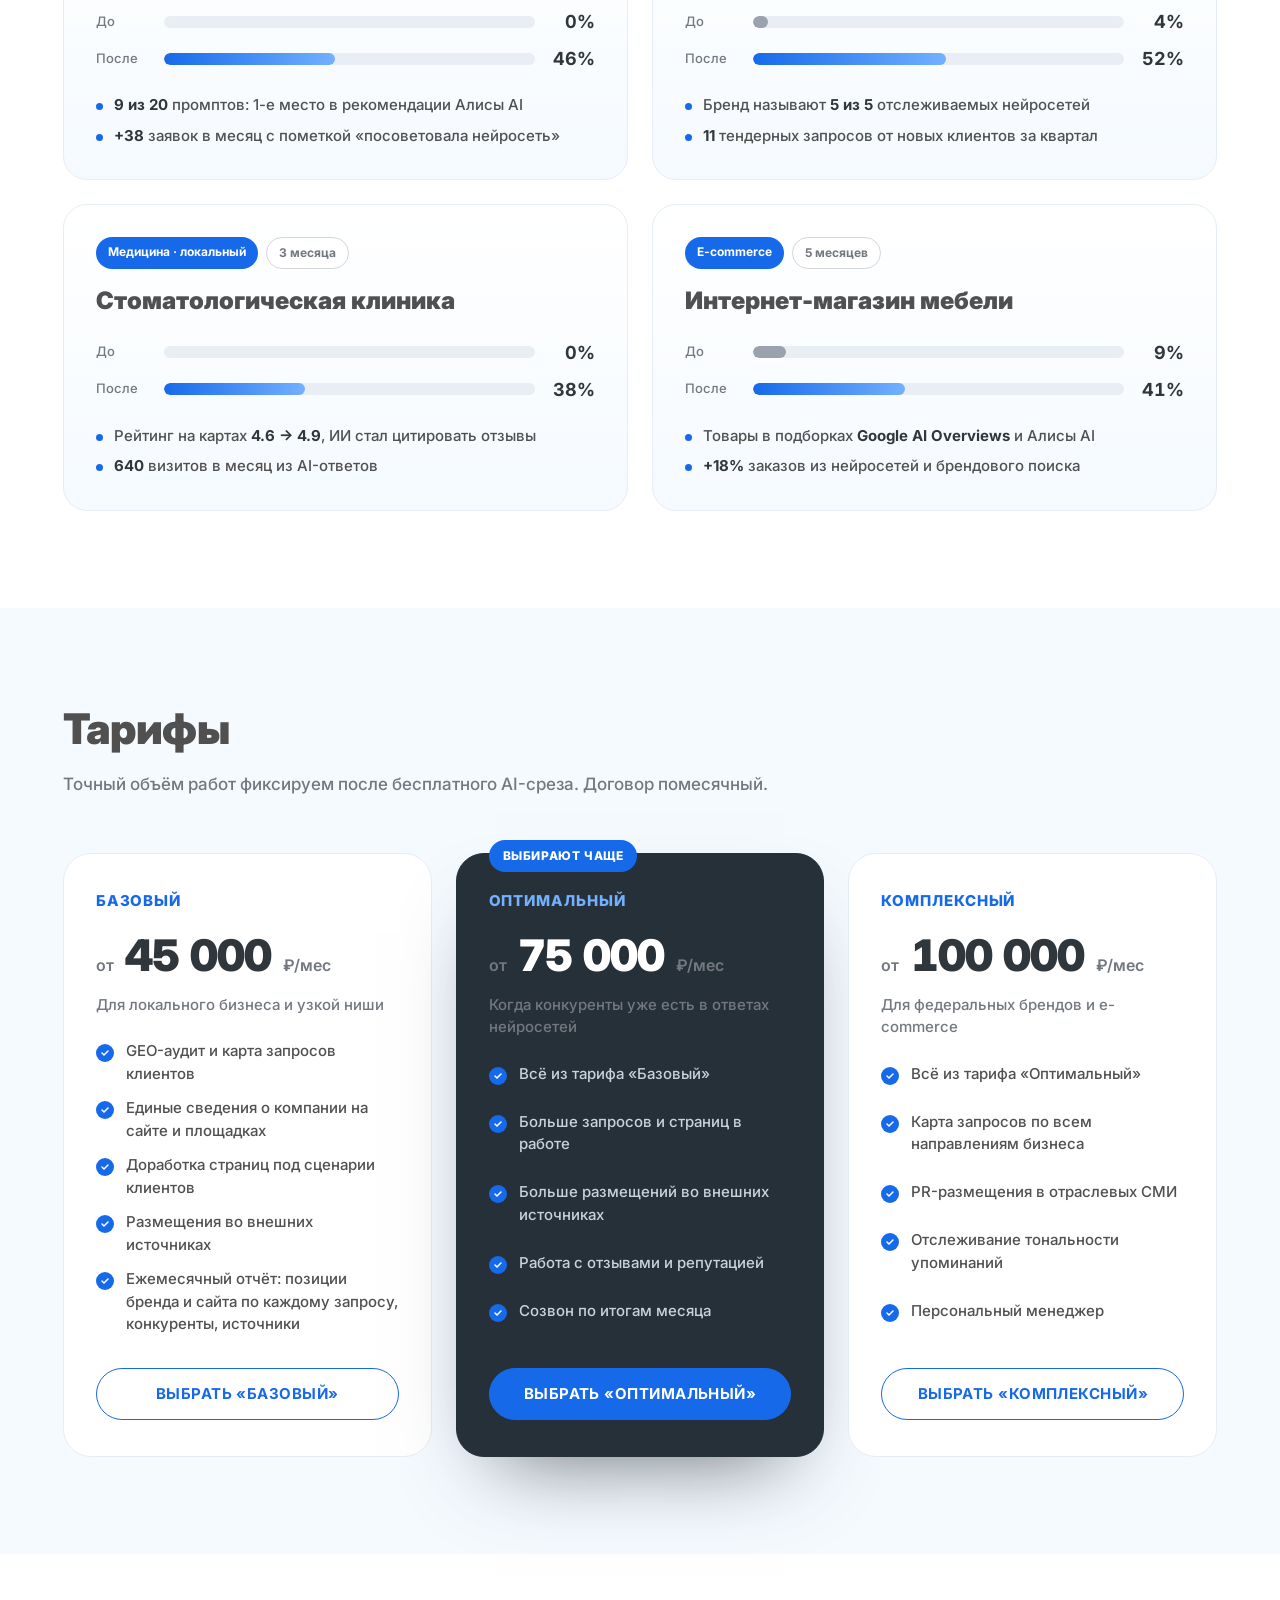
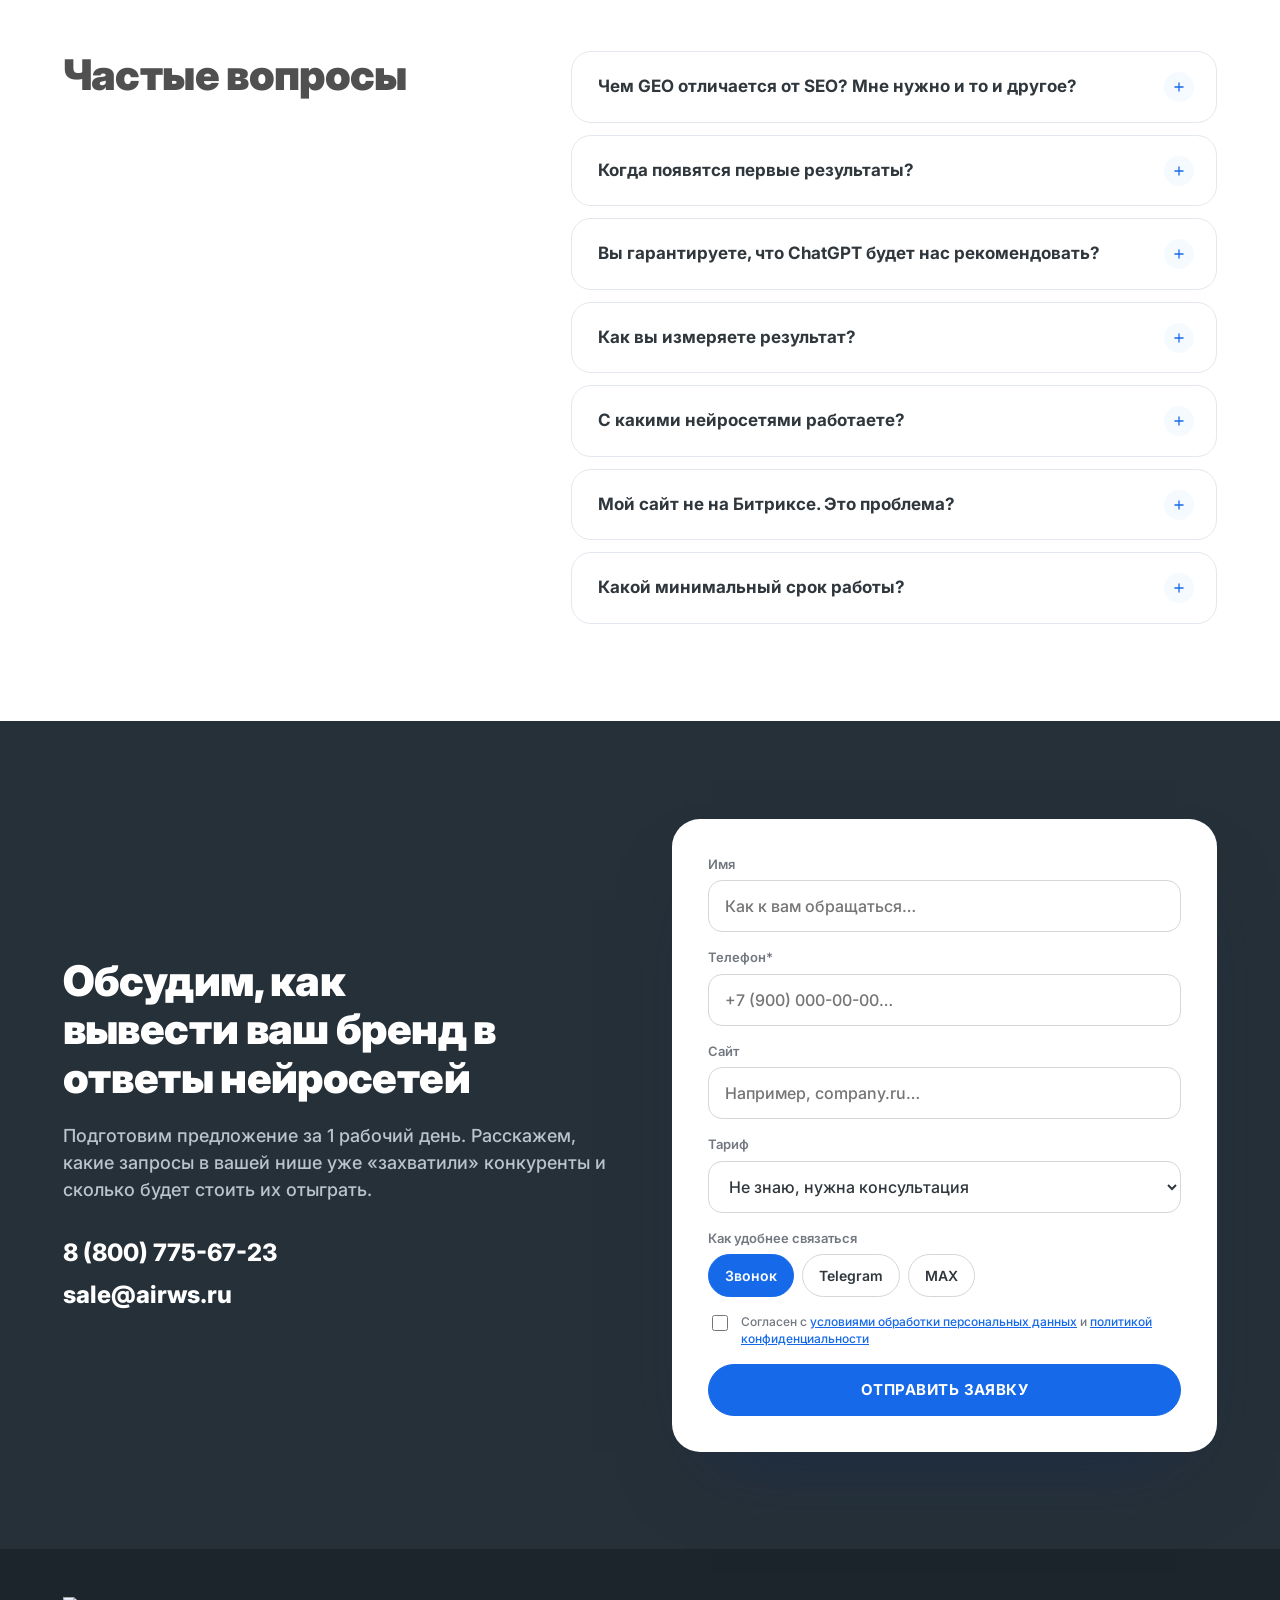
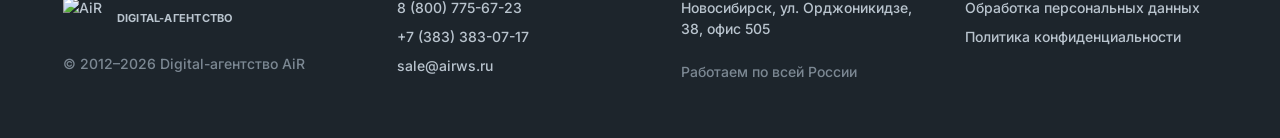
==== commit 28fb28ca: "Номера этапов: сплошная заливка вместо контура (у цифры 4 была видна внутренняя линия) Co-Authored-B" ====
--- a/index.html
+++ b/index.html
@@ -13,7 +13,7 @@
   <link rel="preconnect" href="https://fonts.googleapis.com">
   <link rel="preconnect" href="https://fonts.gstatic.com" crossorigin>
   <link href="https://fonts.googleapis.com/css2?family=Inter:wght@400;500;600;700;800;900&display=swap" rel="stylesheet">
-  <link rel="stylesheet" href="assets/css/style.css?v=10">
+  <link rel="stylesheet" href="assets/css/style.css?v=11">
 
   <!-- Яндекс.Метрика. ID счётчика задаётся в assets/js/main.js (YM_ID) — здесь он же. -->
   <script>
--- a/assets/css/style.css
+++ b/assets/css/style.css
@@ -254,7 +254,7 @@
 .steps { list-style: none; padding: 0; margin: 56px 0 0; display: grid; grid-template-columns: repeat(3, 1fr); gap: 24px; counter-reset: st; }
 .step { counter-increment: st; position: relative; padding: 32px; border-radius: var(--radius); background: #fff; border: 1px solid #e6edf6; display: flex; flex-direction: column; transition: transform .25s, box-shadow .25s, border-color .25s; }
 .step:hover { transform: translateY(-4px); box-shadow: var(--shadow); border-color: var(--tint); }
-.step::before { content: "0" counter(st); font-size: 56px; font-weight: 900; color: var(--soft); position: absolute; right: 24px; top: 14px; line-height: 1; -webkit-text-stroke: 1px var(--tint); }
+.step::before { content: "0" counter(st); font-size: 56px; font-weight: 900; color: #dde9ff; position: absolute; right: 24px; top: 14px; line-height: 1; }
 .step__when { font-size: 12px; font-weight: 800; text-transform: uppercase; letter-spacing: .06em; color: var(--blue); margin-bottom: 14px; }
 .step h3 { margin-bottom: 10px; max-width: 80%; }
 .step p { margin: 0 0 20px; font-size: 15px; }
